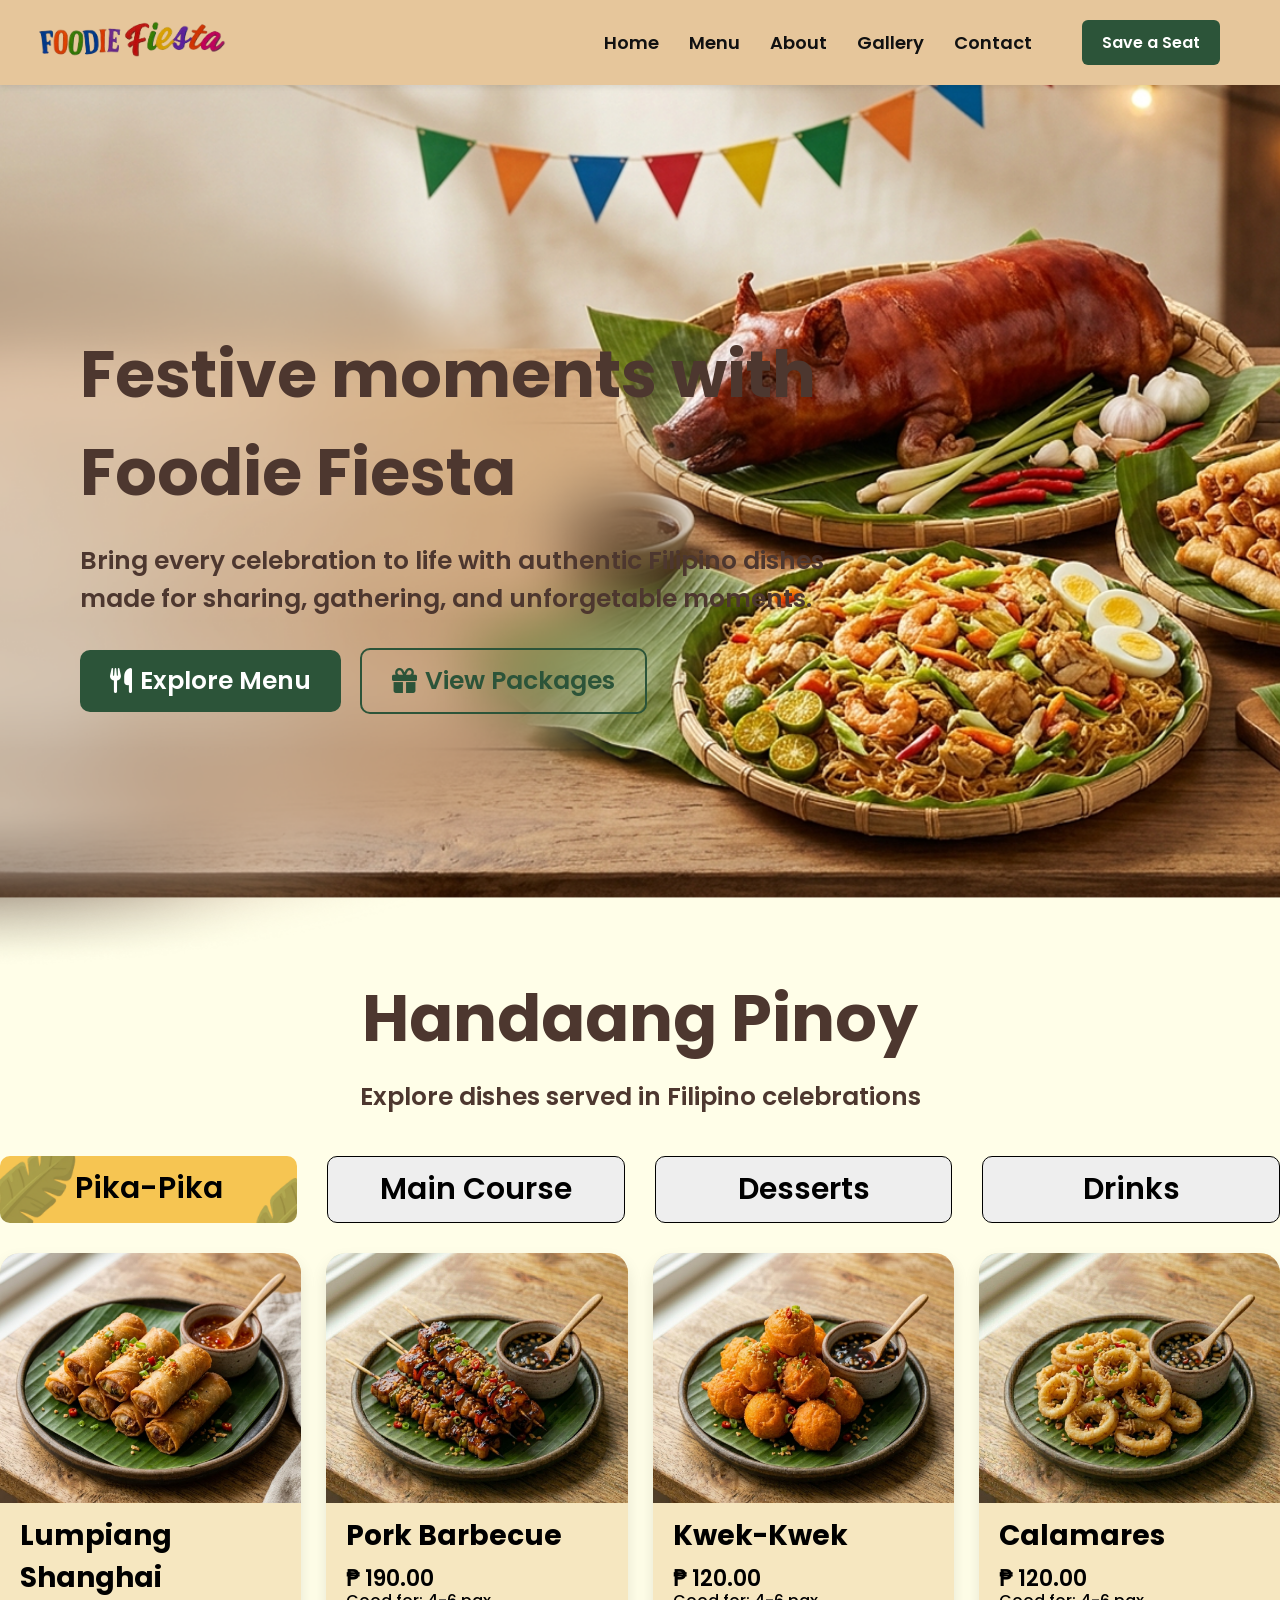
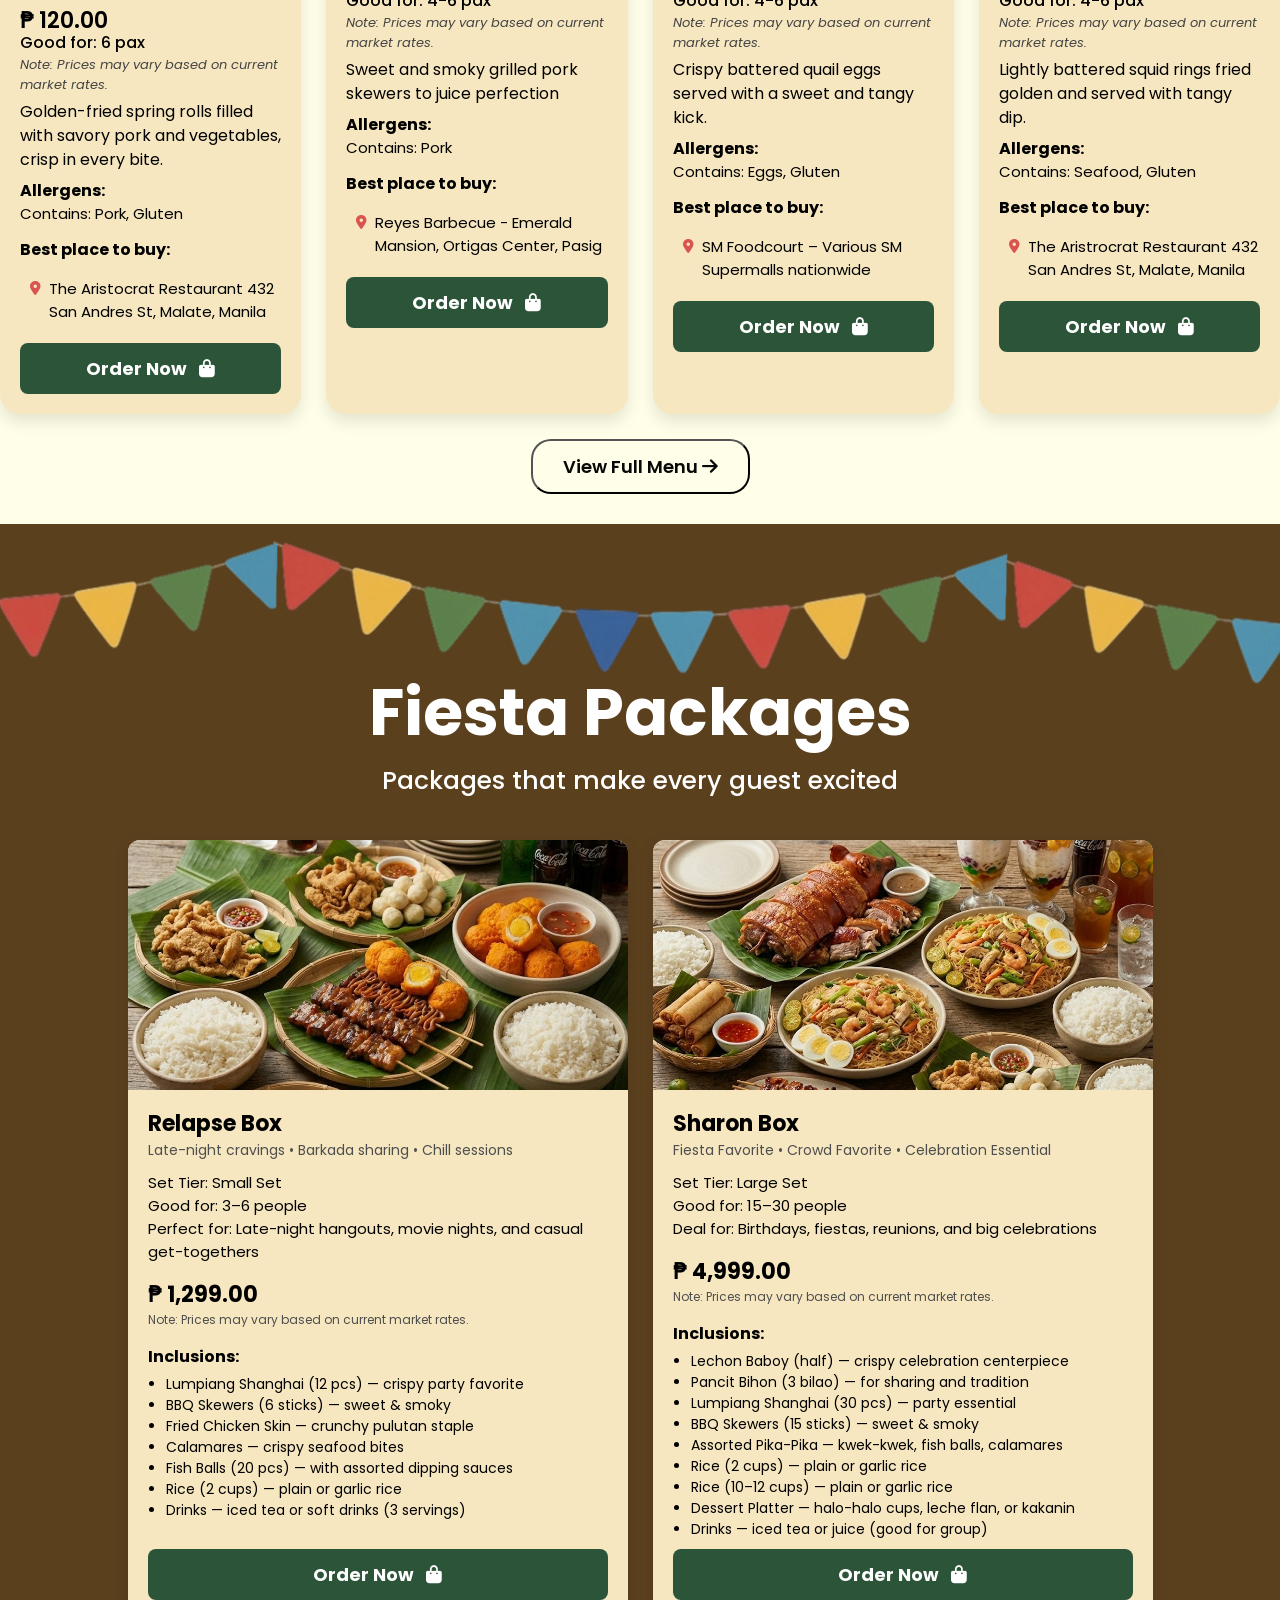
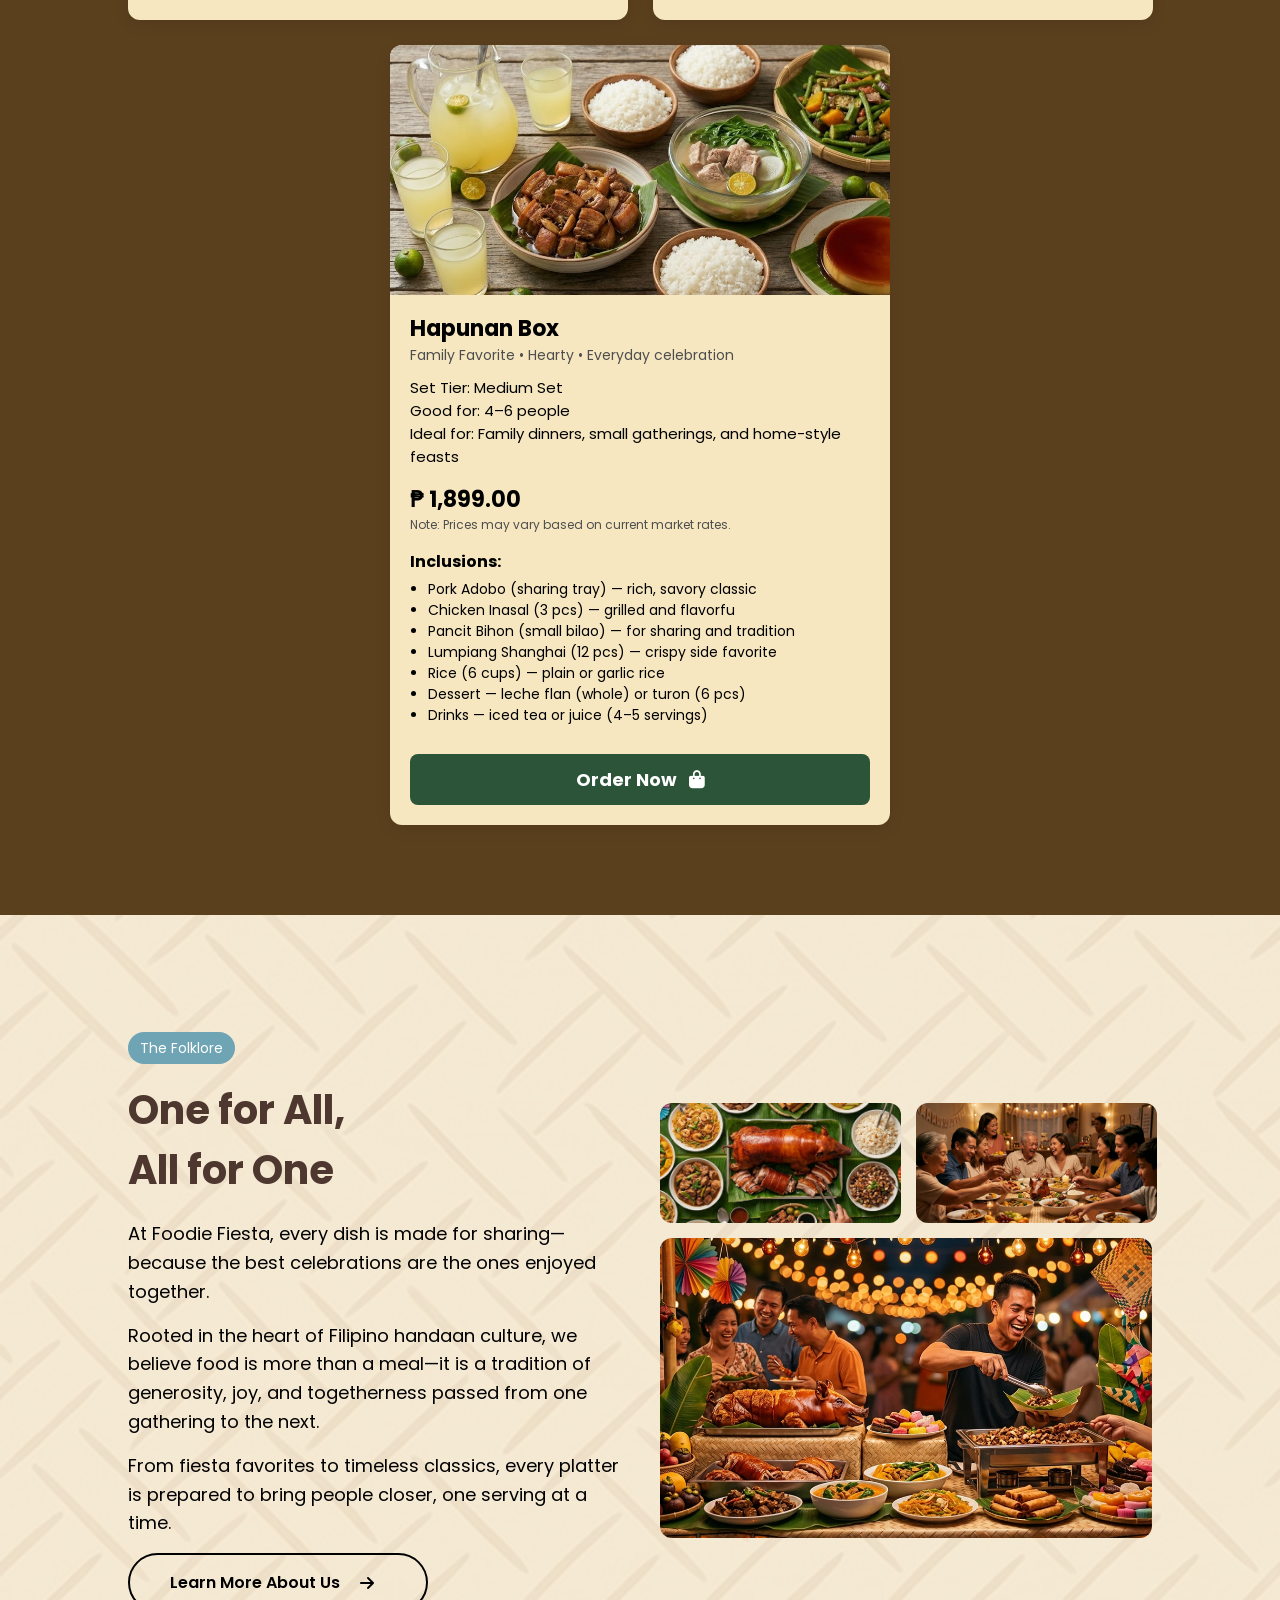
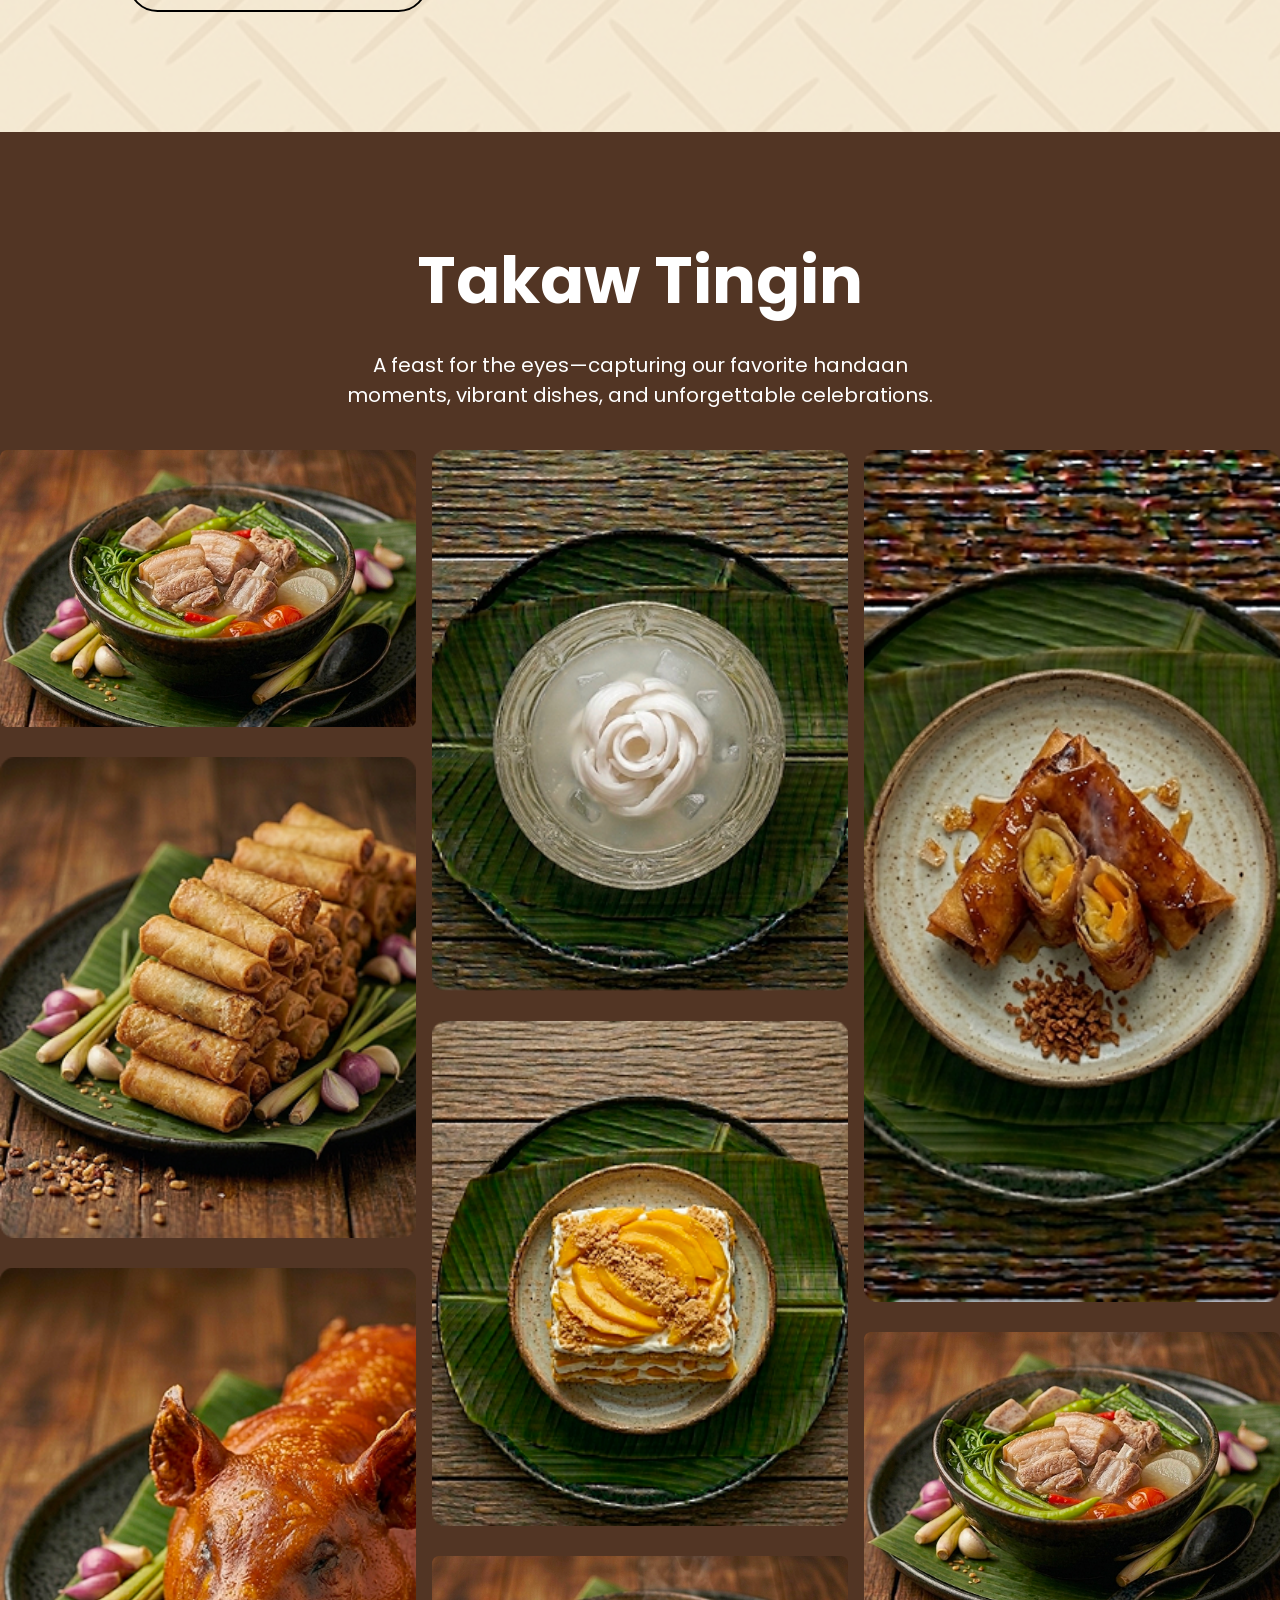
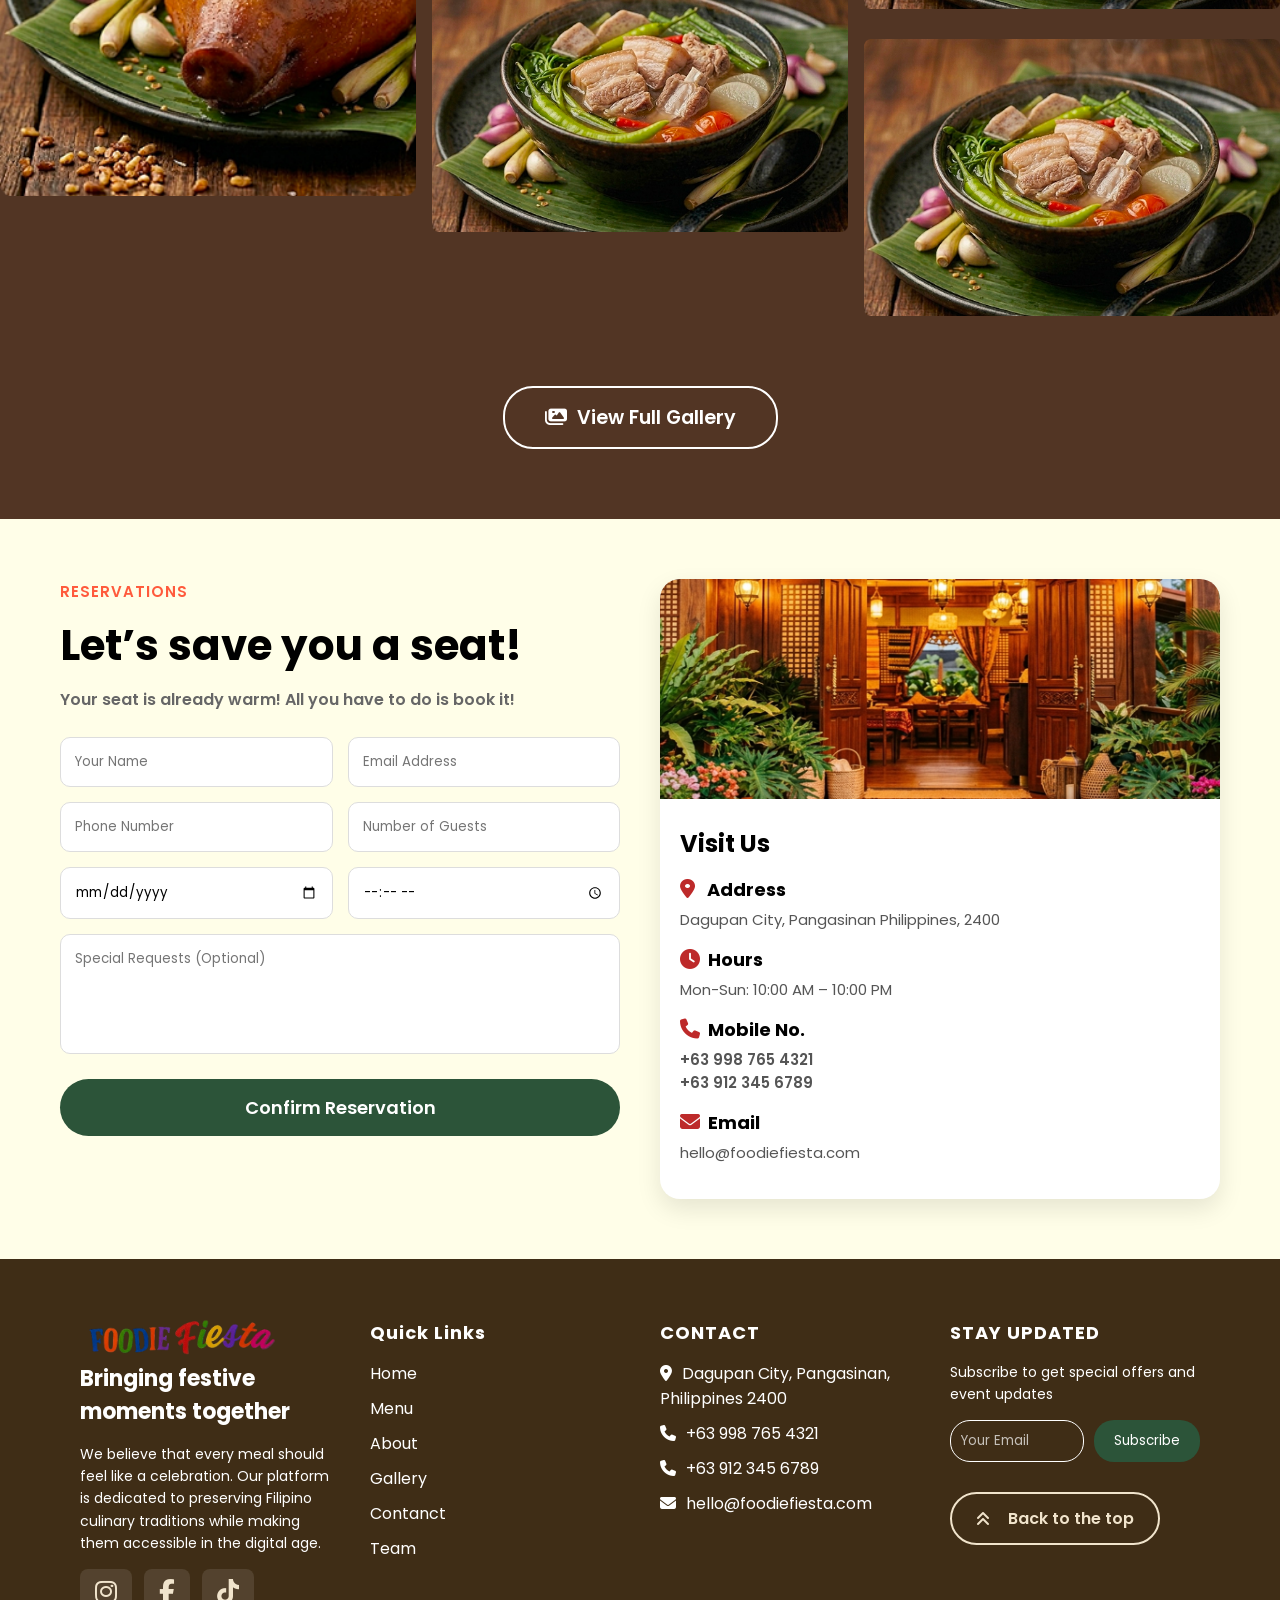
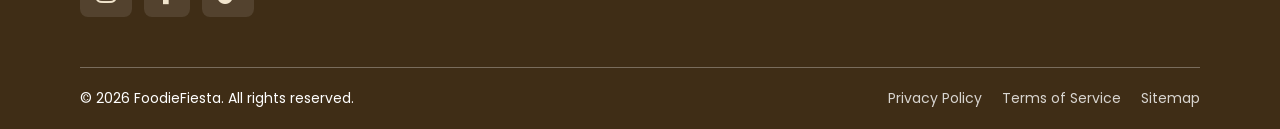
==== index.html @ acc36dd1 "ewan" ====
<!DOCTYPE html>
<html lang="en">
<head>
    <meta charset="UTF-8">
    <meta name="viewport" content="width=device-width, initial-scale=1.0">
    <link rel="stylesheet" href="styles.css">
    <link href="https://fonts.googleapis.com/css2?family=Poppins:wght@400;600&display=swap" rel="stylesheet">
    <link rel="stylesheet" href="https://cdnjs.cloudflare.com/ajax/libs/font-awesome/6.5.0/css/all.min.css">
    <link rel="icon" type="image/png" href="assets/images/logo-icon.png">
    <title>Foodie Fiesta</title>
</head>
<body>

    <nav class="navbar">
        <div class="nav-container">

            <div class="nav-logo">
                <img src="assets/images/logo.png" alt="logo">
            </div>

            <input type="checkbox" id="menu-toggle-checkbox">
            <label for="menu-toggle-checkbox" class="menu-toggle"></label>

            <div class="nav-right">
                <ul class="nav-menu">
                    <li><a href="#Home">Home</a></li>
                    <li><a href="#Menu">Menu</a></li>
                    <li><a href="#About">About</a></li>
                    <li><a href="#Gallery">Gallery</a></li>
                    <li><a href="#Reservation">Contact</a></li>
                </ul>

                <a href="#Reservation" class="nav-btn">Save a Seat</a>
            </div>

        </div>
    </nav>


    <section class="hero" id="Home">
        <div class="hero-content">
            <h1>Festive moments with Foodie Fiesta</h1>
            <p>Bring every celebration to life with authentic Filipino dishes made for sharing, gathering, and unforgetable moments.</p>
            <a href="#Menu" class="hero-btn">
                <i class="fa-solid fa-utensils"></i> Explore Menu 
            </a>
            <a href="#Packages" class="hero-btn1">
                <i class="fa-solid fa-gift"></i> View Packages
            </a>
        </div>
    </section>


    <section class="menu" id="Menu">

        <h1 class="menu-heading">Handaang Pinoy</h1>
        <p class="menu-des">Explore dishes served in Filipino celebrations</p>

        <div class="menu-tabs">

            <!-- RADIO BUTTONS -->
            <input type="radio" name="menu" id="pika" checked>
            <input type="radio" name="menu" id="main">
            <input type="radio" name="menu" id="dessert">
            <input type="radio" name="menu" id="drinks">

            <!-- BUTTONS -->
            <div class="menu-buttons">
                <label for="pika">Pika-Pika</label>
                <label for="main">Main Course</label>
                <label for="dessert">Desserts</label>
                <label for="drinks">Drinks</label>
            </div>

            <!-- CONTENT -->
            <div class="menu-content">

                <!-- PIKA PIKA -->
                <div class="menu-item pika">
                    <div class="food-card">
                        <div class="food-image">
                            <img src="assets/images/Pika-Pika/Lumpiang Shanghai.JPG" alt="Lumpiang Shanghai">
                        </div>
                        <div class="food-content">
                            <h1 class="food-name">Lumpiang Shanghai</h1>
                            <p class="food-price">₱ 120.00</p>
                            <p class="food-serving">Good for: 6 pax</p>
                            <p class="food-note">Note: Prices may vary based on current market rates.</p>
                            <p class="food-description">Golden-fried spring rolls filled with savory pork and vegetables, crisp in every bite.</p>
                            <div class="food-allergens">
                                <h3>Allergens:</h3>
                                <p>Contains: Pork, Gluten</p>
                            </div>
                            <div class="food-places">
                                <h3>Best place to buy:</h3>
                                <p><i class="fa-solid fa-location-dot"></i> The Aristocrat Restaurant 432 San Andres St, Malate, Manila</p>
                            </div>
                            <button class="order-btn">Order Now <i class="fa-solid fa-bag-shopping"></i></button>
                        </div>
                    </div>

                    <!-- CARD 2 -->
                    <div class="food-card">
                        <div class="food-image">
                            <img src="assets/images/Pika-Pika/Barbecue .JPG" alt="Pork Barbecue">
                        </div>
                        <div class="food-content">
                            <h1 class="food-name">Pork Barbecue</h1>
                            <p class="food-price">₱ 190.00</p>
                            <p class="food-serving">Good for: 4-6 pax</p>
                            <p class="food-note">Note: Prices may vary based on current market rates.</p>
                            <p class="food-description">Sweet and smoky grilled pork skewers to juice perfection</p>
                            <div class="food-allergens">
                                <h3>Allergens:</h3>
                                <p>Contains: Pork </p>
                            </div>
                            <div class="food-places">
                                <h3>Best place to buy:</h3>
                                <p><i class="fa-solid fa-location-dot"></i>Reyes Barbecue -  Emerald Mansion, Ortigas Center, Pasig</p>
                            </div>
                            <button class="order-btn">Order Now <i class="fa-solid fa-bag-shopping"></i></button>
                        </div>
                    </div>

                    <!-- CARD 3 -->
                    <div class="food-card">
                        <div class="food-image">
                            <img src="assets/images/Pika-Pika/Kwek-Kwek.JPG" alt="Lumpiang Shanghai">
                        </div>
                        <div class="food-content">
                            <h1 class="food-name">Kwek-Kwek</h1>
                            <p class="food-price">₱ 120.00</p>
                            <p class="food-serving">Good for: 4-6 pax</p>
                            <p class="food-note">Note: Prices may vary based on current market rates.</p>
                            <p class="food-description">Crispy battered quail eggs served with a sweet and tangy kick.</p>
                            <div class="food-allergens">
                                <h3>Allergens:</h3>
                                <p>Contains: Eggs, Gluten</p>
                            </div>
                            <div class="food-places">
                                <h3>Best place to buy:</h3>
                                <p><i class="fa-solid fa-location-dot"></i>SM Foodcourt – Various SM Supermalls nationwide</p>
                            </div>
                            <button class="order-btn">Order Now <i class="fa-solid fa-bag-shopping"></i></button>
                        </div>
                    </div>

                    <!-- CARD 4 -->
                    <div class="food-card">
                        <div class="food-image">
                            <img src="assets/images/Pika-Pika/Calamares.JPG" alt="Calamares">
                        </div>
                        <div class="food-content">
                            <h1 class="food-name">Calamares</h1>
                            <p class="food-price">₱ 120.00</p>
                            <p class="food-serving">Good for: 4-6 pax</p>
                            <p class="food-note">Note: Prices may vary based on current market rates.</p>
                            <p class="food-description">Lightly battered squid rings fried golden and served with tangy dip.</p>
                            <div class="food-allergens">
                                <h3>Allergens:</h3>
                                <p>Contains: Seafood, Gluten</p>
                            </div>
                            <div class="food-places">
                                <h3>Best place to buy:</h3>
                                <p><i class="fa-solid fa-location-dot"></i>The Aristrocrat Restaurant 432 San Andres St, Malate, Manila </p>
                            </div>
                            <button class="order-btn">Order Now <i class="fa-solid fa-bag-shopping"></i></button>
                        </div>
                    </div>
                </div>


                <!-- MAIN COURSE -->
                <div class="menu-item main">
                    <div class="food-card">
                        <div class="food-image">
                            <img src="assets/images/main_course/Lechon_Baboy.png" alt="Lechon Baboy">
                        </div>
                        <div class="food-content">
                            <h1 class="food-name">Lechon Baboy</h1>
                            <p class="food-price">₱ 6,500.00</p>
                            <p class="food-serving">Good for: 10-20 pax</p>
                            <p class="food-note">Note: Prices may vary based on current market rates.</p>
                            <p class="food-description">Ultra-crispy roasted pork with tender, flavorful meat—our fiesta centerpiece.</p>
                            <div class="food-allergens">
                                <h3>Allergens:</h3>
                                <p>Contains: Pork</p>
                            </div>
                            <div class="food-places">
                                <h3>Best place to buy:</h3>
                                <p><i class="fa-solid fa-location-dot"></i>Lydia’s Lechon – Roxas Blvd, Baclaran, Parañaque</p>
                            </div>
                            <button class="order-btn">Order Now <i class="fa-solid fa-bag-shopping"></i></button>
                        </div>
                    </div>
                    <div class="food-card">
                        <div class="food-image">
                            <img src="assets/images/main_course/Sisig.JPG" alt="Pork Sisig">
                        </div>
                        <div class="food-content">
                            <h1 class="food-name">Pork Sisig</h1>
                            <p class="food-price">₱ 190.00</p>
                            <p class="food-serving">Good for: 3-5 pax</p>
                            <p class="food-note">Note: Prices may vary based on current market rates.</p>
                            <p class="food-description">Sizzling chopped pork with calamansi, onions, and chili for bold flavor.</p>
                            <div class="food-allergens">
                                <h3>Allergens:</h3>
                                <p>Contains: Pork, Soy</p>
                            </div>
                            <div class="food-places">
                                <h3>Best place to buy:</h3>
                                <p><i class="fa-solid fa-location-dot"></i>Aling Lucing – Glaciano Valdez St, Angeles City, Pampanga</p>
                            </div>
                            <button class="order-btn">Order Now <i class="fa-solid fa-bag-shopping"></i></button>
                        </div>
                    </div>
                    <div class="food-card">
                        <div class="food-image">
                            <img src="assets/images/Pika-Pika/Calamares.JPG" alt="Calamares">
                        </div>
                        <div class="food-content">
                            <h1 class="food-name">Chicken Inasal</h1>
                            <p class="food-price">₱ 360.00</p>
                            <p class="food-serving">Good for: 2-4pax</p>
                            <p class="food-note">Note: Prices may vary based on current market rates.</p>
                            <p class="food-description">Bacolod-style grilled chicken marinated for smoky, authentic flavor.</p>
                            <div class="food-allergens">
                                <h3>Allergens:</h3>
                                <p>Contains: Chicken</p>
                            </div>
                            <div class="food-places">
                                <h3>Best place to buy:</h3>
                                <p><i class="fa-solid fa-location-dot"></i>Mang Inasal – Nationwide locations including SM City Rosales</p>
                            </div>
                            <button class="order-btn">Order Now <i class="fa-solid fa-bag-shopping"></i></button>
                        </div>
                    </div>
                    <div class="food-card">
                        <div class="food-image">
                            <img src="assets/images/main_course/Kare-Kare.JPG" alt="Kare-Kare">
                        </div>
                        <div class="food-content">
                            <h1 class="food-name">Kare-Kare</h1>
                            <p class="food-price">₱ 220.00</p>
                            <p class="food-serving">Good for: 4-6 pax</p>
                            <p class="food-note">Note: Prices may vary based on current market rates.</p>
                            <p class="food-description">Tender meat and vegetables in rich peanut sauce with bagoong.</p>
                            <div class="food-allergens">
                                <h3>Allergens:</h3>
                                <p>Contains: Peanuts, Shellfish</p>
                            </div>
                            <div class="food-places">
                                <h3>Best place to buy:</h3>
                                <p><i class="fa-solid fa-location-dot"></i>Barrio Fiesta – Various locations including SM City North EDSA</p>
                            </div>
                            <button class="order-btn">Order Now <i class="fa-solid fa-bag-shopping"></i></button>
                        </div>
                    </div>
                </div>

                <!-- DESSERT -->
                <div class="menu-item dessert">
                    <div class="food-card">
                        <div class="food-image">
                            <img src="assets/images/desserts/Halo-Halo.JPG" alt="Halo-Halo">
                        </div>
                        <div class="food-content">
                            <h1 class="food-name">Halo-Halo</h1>
                            <p class="food-price">₱ 99.00</p>
                            <p class="food-serving">Good for: 1-2 pax</p>
                            <p class="food-note">Note: Prices may vary based on current market rates.</p>
                            <p class="food-description">Shaved ice dessert with sweet toppings and creamy ube ice cream.</p>
                            <div class="food-allergens">
                                <h3>Allergens:</h3>
                                <p>Contains: Dairy</p>
                            </div>
                            <div class="food-places">
                                <h3>Best place to buy:</h3>
                                <p><i class="fa-solid fa-location-dot"></i>Razon’s of Guagua – Various locations including Robinson's Place Manila</p>
                            </div>
                            <button class="order-btn">Order Now <i class="fa-solid fa-bag-shopping"></i></button>
                        </div>
                    </div>
                    <div class="food-card">
                        <div class="food-image">
                            <img src="assets/images/desserts/Leche_Flan.JPG" alt="Leche Flan">
                        </div>
                        <div class="food-content">
                            <h1 class="food-name">Leche Flan</h1>
                            <p class="food-price">₱ 110.00</p>
                            <p class="food-serving">Good for: 2-4 pax</p>
                            <p class="food-note">Note: Prices may vary based on current market rates.</p>
                            <p class="food-description">Rich silky custard topped with golden caramel syrup.</p>
                            <div class="food-allergens">
                                <h3>Allergens:</h3> 
                                <p>Contains: Eggs, Dairy</p>
                            </div>
                            <div class="food-places">
                                <h3>Best place to buy:</h3>
                                <p><i class="fa-solid fa-location-dot"></i>Mary Grace Cafe – Various locations including SM City Dagupan</p>
                            </div>
                            <button class="order-btn">Order Now <i class="fa-solid fa-bag-shopping"></i></button>
                        </div>
                    </div>
                    <div class="food-card">
                        <div class="food-image">
                            <img src="assets/images/desserts/Mango_Float.JPG" alt="Mango Float">
                        </div>
                        <div class="food-content">
                            <h1 class="food-name">Mango Float</h1>
                            <p class="food-price">₱ 130.00</p>
                            <p class="food-serving">Good for: 3-5 pax</p>
                            <p class="food-note">Note: Prices may vary based on current market rates.</p>
                            <p class="food-description">Creamy chilled layers of mango, graham, and whipped cream.</p>
                            <div class="food-allergens">
                                <h3>Allergens:</h3>
                                <p>Contains: Dairy, Gluten, Mangoes</p>
                            </div>
                            <div class="food-places">
                                <h3>Best place to buy:</h3>
                                <p><i class="fa-solid fa-location-dot"></i>Max’s Restaurant - SM City Rosales, McArthur Highway, Rosales, Pangasinan</p>
                            </div>
                            <button class="order-btn">Order Now <i class="fa-solid fa-bag-shopping"></i></button>
                        </div>
                    </div>
                    <div class="food-card">
                        <div class="food-image">
                            <img src="assets/images/desserts/Turon.JPG" alt="Turon">
                        </div>
                        <div class="food-content">
                            <h1 class="food-name">Turon</h1>
                            <p class="food-price">₱ 60.00</p>
                            <p class="food-serving">Good for: 2-4 pax</p>
                            <p class="food-note">Note: Prices may vary based on current market rates.</p>
                            <p class="food-description">Caramelized saba and jackfruit wrapped in crispy golden pastry.</p>
                            <div class="food-allergens">
                                <h3>Allergens:</h3>
                                <p>Contains: Gluten</p>
                            </div>
                            <div class="food-places">
                                <h3>Best place to buy:</h3>
                                <p><i class="fa-solid fa-location-dot"></i> SM Supermarket – SM City Dagupan and Rosales branches</p>
                            </div>
                            <button class="order-btn">Order Now <i class="fa-solid fa-bag-shopping"></i></button>
                        </div>
                    </div>
                </div>

                <!-- DRINKS -->
                <div class="menu-item drinks">
                    <div class="food-card">
                        <div class="food-image">
                            <img src="assets/images/drinks/Iced_Tea.JPG" alt="Iced Tea">
                        </div>
                        <div class="food-content">
                            <h1 class="food-name">Iced Tea</h1>
                            <p class="food-price">₱ 150.00</p>
                            <p class="food-serving">Good for: 4-5  pax</p>
                            <p class="food-note">Note: Prices may vary based on current market rates.</p>
                            <p class="food-description">Freshly brewed house iced tea served perfectly chilled.</p>
                            <div class="food-allergens">
                                <h3>Allergens:</h3>
                                <p>None </p>
                            </div>
                            <div class="food-places">
                                <h3>Best place to buy:</h3>
                                <p><i class="fa-solid fa-location-dot"></i>Wendy’s Philippines – Various locations including SM City Clark</p>
                            </div>
                            <button class="order-btn">Order Now <i class="fa-solid fa-bag-shopping"></i></button>
                        </div>
                    </div>
                    <div class="food-card">
                        <div class="food-image">
                            <img src="assets/images/drinks/Sago't_Gulaman.JPG" alt="Sago't Gulaman">
                        </div>
                        <div class="food-content">
                            <h1 class="food-name">Sago’t Gulaman</h1>
                            <p class="food-price">₱ 180.00</p>
                            <p class="food-serving">Good for: 1-4 pax</p>
                            <p class="food-note">Note: Prices may vary based on current market rates.</p>
                            <p class="food-description">Sweet brown sugar drink with chewy sago and jelly cubes.</p>
                            <div class="food-allergens">
                                <h3>Allergens:</h3>
                                <p>None </p>
                            </div>
                            <div class="food-places">
                                <h3>Best place to buy:</h3>
                                <p><i class="fa-solid fa-location-dot"></i>Chowking – Nationwide locations including Dagupan City </p>
                            </div>
                            <button class="order-btn">Order Now <i class="fa-solid fa-bag-shopping"></i></button>
                        </div>
                    </div>
                    <div class="food-card">
                        <div class="food-image">
                            <img src="assets/images/drinks/Calamansi_Juice.JPG" alt="Calamansi Juice">
                        </div>
                        <div class="food-content">
                            <h1 class="food-name">Calamansi Juice</h1>
                            <p class="food-price">₱ 100.00</p>
                            <p class="food-serving">Good for: 1-4 pax </p>
                            <p class="food-note">Note: Prices may vary based on current market rates.</p>
                            <p class="food-description">Fresh citrus cooler with a bright, tangy kick and a refreshing burst of flavor</p>
                            <div class="food-allergens">
                                <h3>Allergens:</h3>
                                <p>None </p>
                            </div>
                            <div class="food-places">   
                                <h3>Best place to buy:</h3>
                                <p><i class="fa-solid fa-location-dot"></i>Mary Grace Cafe – Various locations including SM City Dagupan</p>
                            </div>
                            <button class="order-btn">Order Now <i class="fa-solid fa-bag-shopping"></i></button>
                        </div>
                    </div>
                    <div class="food-card">
                        <div class="food-image">
                            <img src="assets/images/drinks/Buko_Juice.JPG" alt="Buko Juice">
                        </div>
                        <div class="food-content">
                            <h1 class="food-name">Buko Juice</h1>
                            <p class="food-price">₱ 70.00</p>
                            <p class="food-serving">Good for: 1-4 pax</p>
                            <p class="food-note">Note: Prices may vary based on current market rates.</p>
                            <p class="food-description">Naturally sweet coconut water served fresh and chilled</p>
                            <div class="food-allergens">
                                <h3>Allergens:</h3>
                                <p>None </p>
                            </div>
                            <div class="food-places">
                                <h3>Best place to buy:</h3>
                                <p><i class="fa-solid fa-location-dot"></i>Coco Fresh – Various mall kiosks and standalone stores</p>
                            </div>
                            <button class="order-btn">Order Now <i class="fa-solid fa-bag-shopping"></i></button>
                        </div>
                    </div>
                </div>

            </div>
            <button class="view-menu-btn">View Full Menu <i class="fa-solid fa-arrow-right"></i></button>
        </div>
    </section>


    <section class="packages" id="Packages">
        <div class="flag">
            <img src="assets/images/package_flags.png" alt="">
        </div>
        <h1 class="packages-heading">Fiesta Packages</h1>
        <p class="packages-description">Packages that make every guest excited</p>

        <div class="packages-container">

            <div class="packages-card">
                <div class="packages-image">
                    <img src="assets/images/fiesta_packages/Relapse_set.JPG" alt="Buko Juice">
                </div>

                <div class="packages-content">
                    <h1 class="packages-name">Relapse Box</h1>
                    <p class="packages-tag">
                            Late-night cravings • Barkada sharing • Chill sessions
                    </p>

                    <ul class="packages-features">
                        <li>Set Tier: Small Set</li>
                        <li>Good for: 3–6 people</li>
                        <li>Perfect for: Late-night hangouts, movie nights, and casual get-togethers</li>
                    </ul>

                    <p class="packages-price">₱ 1,299.00</p>
                    <p class="packages-note">
                        Note: Prices may vary based on current market rates.
                    </p>

                    <p class="inclusions-title">Inclusions:</p>
                    <ul class="inclusions-list">
                        <li>Lumpiang Shanghai (12 pcs) — crispy party favorite</li>
                        <li>BBQ Skewers (6 sticks) — sweet & smoky</li>
                        <li>Fried Chicken Skin — crunchy pulutan staple</li>
                        <li>Calamares — crispy seafood bites</li>
                        <li>Fish Balls (20 pcs) — with assorted dipping sauces</li>
                        <li>Rice (2 cups) — plain or garlic rice</li>
                        <li>Drinks — iced tea or soft drinks (3 servings)</li>
                    </ul>

                    <button class="order-btn">
                        Order Now <i class="fa-solid fa-bag-shopping"></i>
                    </button>
                </div>
            </div>


            <div class="packages-card">
                <div class="packages-image">
                    <img src="assets/images/fiesta_packages/Sharon_Set.JPG" alt="Buko Juice">
                </div>

                <div class="packages-content">
                    <h1 class="packages-name">Sharon Box</h1>
                    <p class="packages-tag">
                            Fiesta Favorite • Crowd Favorite • Celebration Essential
                    </p>

                    <ul class="packages-features">
                        <li>Set Tier: Large Set</li>
                        <li>Good for: 15–30 people</li>
                        <li>Deal for: Birthdays, fiestas, reunions, and big celebrations</li>
                    </ul>

                    <p class="packages-price">₱ 4,999.00</p>
                    <p class="packages-note">
                        Note: Prices may vary based on current market rates.
                    </p>

                    <p class="inclusions-title">Inclusions:</p>
                    <ul class="inclusions-list">
                        <li>Lechon Baboy (half) — crispy celebration centerpiece</li>
                        <li>Pancit Bihon (3 bilao) — for sharing and tradition</li>
                        <li>Lumpiang Shanghai (30 pcs) — party essential</li>
                        <li>BBQ Skewers (15 sticks) — sweet & smoky</li>
                        <li>Assorted Pika-Pika — kwek-kwek, fish balls, calamares</li>
                        <li>Rice (2 cups) — plain or garlic rice</li>
                        <li>Rice (10–12 cups) — plain or garlic rice</li>
                        <li>Dessert Platter — halo-halo cups, leche flan, or kakanin</li>
                        <li>Drinks — iced tea or juice (good for group)</li>
                    </ul>

                    <button class="order-btn">
                        Order Now <i class="fa-solid fa-bag-shopping"></i>
                    </button>
                </div>
            </div>


            <div class="packages-card">
                <div class="packages-image">
                    <img src="assets/images/fiesta_packages/Hapunan_set.JPG" alt="Buko Juice">
                </div>

                <div class="packages-content">
                    <h1 class="packages-name"> Hapunan Box</h1>
                    <p class="packages-tag">
                            Family Favorite • Hearty • Everyday celebration
                    </p>

                    <ul class="packages-features">
                        <li>Set Tier: Medium Set</li>
                        <li>Good for: 4–6 people</li>
                        <li>Ideal for: Family dinners, small gatherings, and home-style feasts</li>
                    </ul>

                    <p class="packages-price">₱ 1,899.00</p>
                    <p class="packages-note">
                        Note: Prices may vary based on current market rates.
                    </p>

                    <p class="inclusions-title">Inclusions:</p>
                    <ul class="inclusions-list">
                        <li>Pork Adobo (sharing tray) — rich, savory classic</li>
                        <li>Chicken Inasal (3 pcs) — grilled and flavorfu</li>
                        <li>Pancit Bihon (small bilao) — for sharing and tradition</li>
                        <li>Lumpiang Shanghai (12 pcs) — crispy side favorite</li>
                        <li>Rice (6 cups) — plain or garlic rice</li>
                        <li>Dessert — leche flan (whole) or turon (6 pcs)</li>
                        <li>Drinks — iced tea or juice (4–5 servings)</li>
                    </ul>

                    <button class="order-btn">
                        Order Now <i class="fa-solid fa-bag-shopping"></i>
                    </button>
                </div>
            </div>
        </div>
    </section>


    <section class="about" id="About">
        <div class="about-container">

            <!-- LEFT TEXT -->
            <div class="about-text">
                <span class="about-badge">The Folklore</span>

                <h2>One for All,<br>All for One</h2>

                <p>
                    At Foodie Fiesta, every dish is made for sharing—because the best 
                    celebrations are the ones enjoyed together.
                </p>

                <p>
                    Rooted in the heart of Filipino handaan culture, we believe food is 
                    more than a meal—it is a tradition of generosity, joy, and togetherness 
                    passed from one gathering to the next.
                </p>

                <p>
                    From fiesta favorites to timeless classics, every platter is prepared 
                    to bring people closer, one serving at a time.
                </p>
                <a href="#" class="about-btn">
                    Learn More About Us <i class="fa-solid fa-arrow-right"></i>
                </a>
            </div>

            <!-- RIGHT IMAGES -->
            <div class="about-images">
                <div class="img-top">
                    <img src="assets/images/about/about1.png" alt="About Image 1">
                    <img src="assets/images/about/about2.png" alt="About Image 2">
                </div>

                <div class="img-bottom">
                    <img src="assets/images/about/about3.png" alt="About Image 3">
                </div>
            </div>

        </div>
    </section>


    <section class="gallery" id="Gallery"> 
        <div class="gallery-container">
                <h1 class="gallery-heading">Takaw Tingin</h1>
                <p class="gallery-description">A feast for the eyes—capturing our favorite handaan moments, vibrant dishes, and unforgettable celebrations.</p>

            <div class="box">
                <div class="dream">
                    <div class="img-box">
                        <img src="assets/images/gallery/gallery1.png" alt="Lechon">
                        <div class="overlay">Sinigang na Baboy</div>
                    </div>

                    <div class="img-box">
                        <img src="assets/images/gallery/gallery2.png" alt="Pancit">
                        <div class="overlay">Pancit</div>
                    </div>

                    <div class="img-box">
                        <img src="assets/images/gallery/gallery3.png" alt="Kare-Kare">
                        <div class="overlay">Kare-Kare</div>
                    </div>
                </div>
                <div class="dream">
                    <div class="img-box">
                        <img src="assets/images/gallery/gallery4.png" alt="Lechon">
                        <div class="overlay">Lechon</div>
                    </div>

                    <div class="img-box">
                        <img src="assets/images/gallery/gallery5.png" alt="Pancit">
                        <div class="overlay">Pancit</div>
                    </div>

                    <div class="img-box">
                        <img src="assets/images/gallery/gallery1.png" alt="Kare-Kare">
                        <div class="overlay">Kare-Kare</div>
                    </div>
                </div>
                <div class="dream">
                    <div class="img-box">
                        <img src="assets/images/gallery/gallery7.png" alt="Lechon">
                        <div class="overlay">Lechon</div>
                    </div>

                    <div class="img-box">
                        <img src="assets/images/gallery/gallery1.png" alt="Pancit">
                        <div class="overlay">Pancit</div>
                    </div>

                    <div class="img-box">
                        <img src="assets/images/gallery/gallery1.png" alt="Kare-Kare">
                        <div class="overlay">Kare-Kare</div>
                    </div>
                </div>
            </div>

            <div class="gallery-btn">
                <a href="#"><i class="fa-solid fa-images"></i>View Full Gallery</a>
            </div>
        </div>
    </section>


    <section class="reservation-section" id="Reservation">

        <!-- LEFT SIDE -->
        <div class="form-box">
            <span class="tag">RESERVATIONS</span>
            <h1>Let’s save you a seat!</h1>
            <p class="subtitle">Your seat is already warm! All you have to do is book it!</p>

            <form>
                <div class="row">
                    <input type="text" placeholder="Your Name">
                    <input type="email" placeholder="Email Address">
                </div>

                <div class="row">
                    <input type="text" placeholder="Phone Number">
                    <input type="number" placeholder="Number of Guests">
                </div>

                <div class="row">
                    <input type="date">
                    <input type="time">
                </div>

                <textarea placeholder="Special Requests (Optional)"></textarea>

                <button type="submit" class="reservation-btn">Confirm Reservation</button>
            </form>
        </div>

        <!-- RIGHT SIDE -->
        <div class="info-box">

            <div class="image-box">
                <img src="assets/images/save-a-seat.png" alt="restaurant">
            </div>

            <div class="info-content">
                <h2>Visit Us</h2>

                <div class="info-item">
                    <h3><i class="fa-solid fa-location-dot"></i> Address</h3>
                    <p>Dagupan City, Pangasinan Philippines, 2400</p>
                </div>

                <div class="info-item">
                    <h3><i class="fa-solid fa-clock"></i>Hours</h3>
                    <p>Mon-Sun: 10:00 AM – 10:00 PM
                    </p>
                </div>

                <div class="info-item">
                    <h3> <i class="fa-solid fa-phone"></i>Mobile  No.</h3>
                    <p class="highlight">+63 998 765 4321 <br>
                                        +63 912 345 6789
                    </p>
                </div>

                <div class="info-item">
                    <h3><i class="fa-solid fa-envelope"></i>Email</h3>
                    <p>hello@foodiefiesta.com</p>
                </div>

            </div>
        </div>

    </section>


    <footer class="site-footer">
        <div class="footer-container">

            <!-- LEFT -->
            <div class="footer-column brand">
                <img src="assets/images/logo.png" alt="Foodie Fiesta Logo">
                <h2>Bringing festive moments together</h2>
                <p>
                    We believe that every meal should feel like a celebration. Our platform is dedicated to preserving Filipino culinary traditions while making them accessible in the digital age.
                </p>

                <div class="social-links">
                    <a href="#"><i class="fa-brands fa-instagram"></i></a>
                    <a href="#"><i class="fa-brands fa-facebook-f"></i></a>
                    <a href="#"><i class="fa-brands fa-tiktok"></i></a>
                </div>
            </div>

            <!-- Quick Links -->
            <div class="footer-column">
                <h3>Quick Links</h3>
                <ul>
                    <li><a href="#Home">Home</a></li>
                    <li><a href="#Menu" >Menu</a></li>
                    <li><a href="#About">About</a></li>
                    <li><a href="#Gallery">Gallery</a></li>
                    <li><a href="#Reservation">Contanct</a></li>
                    <li><a href="#">Team</a></li>
                </ul>
            </div>

            <!-- Contact -->
            <div class="footer-column">
                <h3>CONTACT</h3>
                <ul>
                    <li><a href="#"><i class="fa-solid fa-location-dot"></i>Dagupan City, Pangasinan, Philippines 2400</a></li>
                    <li><a href="#"><i class="fa-solid fa-phone"></i>+63 998 765 4321</a></li>
                    <li><a href="#"><i class="fa-solid fa-phone"></i>+63 912 345 6789</a></li>
                    <li><a href="#"><i class="fa-solid fa-envelope"></i>hello@foodiefiesta.com</a></li>
                </ul>
            </div>

            <!-- SUBSCRIBE -->
            <div class="footer-column">
                <h3>STAY UPDATED</h3>
                <p>Subscribe to get special offers and event updates</p>

                <div class="subscribe-box">
                    <input class="footer-input" type="email" placeholder="Your Email">
                    <button class="footer-btn">Subscribe</button>
                </div>
                <button class="back-to-top-btn" onclick="window.scrollTo({top: 0, behavior: 'smooth'});"><i class="fa-solid fa-angles-up"></i> Back to the top</button>
            </div>

        </div>

        <div class="footer-bottom">
            <p>© 2026 FoodieFiesta. All rights reserved.</p>

            <div class="footer-links">
                <a href="#">Privacy Policy</a>
                <a href="#">Terms of Service</a>
                <a href="#">Sitemap</a>
            </div>
        </div>
    </footer>

</body>
</html>
---- styles.css ----
html {
    scroll-behavior: smooth;
}
section {
    scroll-margin-top: 80px; 
}

*{
    margin: 0;
    padding: 0;
    box-sizing: border-box;
    font-family: "Poppins", sans-serif;
}

body{
    background-color: #FFFEE8;
    padding-top: 70px;
    scroll-padding-top: 70px;
}
/* ---------------------------------------------- NAV */
.navbar{
    position: fixed;
    top: 0;
    left: 0;
    width: 100%;
    z-index: 1000;
    background-color: #E6C69B;
    display: flex;
    justify-content: space-between;
    align-items: center;
    padding: 20px 60px;
    box-shadow: 0 2px 6px rgba(0,0,0,0.1);
}

.nav-container {
    display: flex;
    justify-content: space-between;
    align-items: center;
    width: 100%;
    padding: 0 0 0 20px;
}

.nav-logo img {
    width: 200px;
    height: auto; 
    margin-left: -50px; 
}
.nav-right{
    display:flex;
    align-items:center;
    gap: 50px;
    margin-right: 0;
}   

.nav-menu{
    display:flex;
    list-style:none;
    gap:30px;
    margin:0;
    padding:0;
}

.nav-menu a{
    color: #111;
    font-size: large;
    font-weight: 600;
    text-decoration: none;
    padding-bottom: 4px;
    position: relative;
    transition: color 0.3s ease;
}

.nav-menu a::after {
    content: "";
    position: absolute;
    left: 0;
    bottom: 0;
    width: 100%;
    height: 5px; 
    background-color: green;
    border-radius: 5px;
    transform: scaleX(0);
    transform-origin: center;
    transition: transform 0.3s ease;
}

.nav-menu a:hover::after {
    transform: scaleX(1);
}


.nav-menu a:hover{
    color: #111;
}

.nav-btn{
    padding: 10px 20px;
    background: #2C5439;
    color: white;
    text-decoration: none;
    border-radius: 6px;
    font-weight: 600;
}

.nav-btn:hover{
    background:#1f3b29;
    transform:scale(1.05);
    transition: all 0.3s ease;
}


#menu-toggle-checkbox {
    display: none;
}

.close-btn {
    display: none;
}

.menu-toggle {
    display: none;
    font-size: 28px;
    cursor: pointer;
}

/* ---------------------------------------------- HERO SECTION*/

.hero{
    height:100vh;
    background-image: url("assets/images/hero_image.png");
    background-size:cover;
    background-position:center;

    display:flex;
    align-items:center;
    justify-content:flex-start;

    padding-left:80px;
    color:#111;
}

.hero-content{
    max-width:750px;
}

.hero h1{
    color: #4D372F;
    font-size:65px;
    margin-bottom:20px;
}

.hero p{
    color: #4D372F;
    font-size:25px;
    margin-bottom:30px;
    font-weight: 600;
}

.hero-btn{
    font-size:25px;
    padding:12px 30px;
    background:#2C5439;
    color:white;
    text-decoration:none;
    border-radius:10px;
    font-weight:600;
    display:inline-flex;
    align-items:center;
    gap:8px;
    transition: all 0.3s ease;
}

.hero-btn:hover{
    background:#1f3b29;
    transform: translateY(-4px);
    box-shadow: 0 6px 12px rgba(0,0,0,0.15);
}


.hero-btn1{
    font-size:25px;
    padding:12px 30px;
    background: transparent;
    color: #2C5439;
    border: 2px solid #2C5439;
    border-radius: 10px;
    font-weight:600;
    text-decoration:none;
    display:inline-flex;
    align-items:center;
    gap:8px;
    transition: all 0.4s ease;
    margin-left:15px; 
}

.hero-btn1:hover{
    background: rgba(255, 255, 255, 0.35);         
    color: #2C5439;
    box-shadow: 0 4px 12px rgba(0,0,0,0.1);
}


/* ---------------------------------------------- MENU SECTION*/
.menu-heading {
    font-size: 65px;
    text-align: center;
    margin-bottom: 10px;
    color: #4D372F;
}

.menu-des {
    font-size: 25px;
    text-align: center;
    margin-bottom: 40px;
    color: #4D372F;
    font-weight: 600;
}

.menu-content {
    display: flex;
    justify-content: center;
    align-items: center;
    height: auto;
    margin: 30px 0 25px 0;
    gap: 30px;
}

.menu-item {
    grid-template-columns: repeat(4, 1fr);
    gap: 25px;
}

.food-card {
    background-color: #F6E7C0;
    width: 100%;
    max-width: 400px;
    border-radius: 20px;
    overflow: hidden;
    box-shadow: 0 8px 16px rgba(0, 0, 0, 0.1);

    transition: transform 0.35s ease, box-shadow 0.35s ease;
}

.food-card:hover {
    transform: translateY(-10px);
    box-shadow: 0 12px 24px rgba(0, 0, 0, 0.2);
}

.food-image {
    overflow: hidden;
}

.food-image img {
    width: 100%;
    height: 250px;
    object-fit: cover;

    transition: transform 0.35s ease;
}

.food-card:hover .food-image img {
    transform: scale(1.05);
}


.food-content {
    padding: 0 20px 20px;
    color: #000000;
}

.food-name {
    font-size: 28px;
    font-weight: bold;
    margin: 5px 0;
}

.food-price {
    font-size: 22px;
    font-weight: 600;
    margin: 0;
}

.food-serving {
    font-size: 16px;
    margin: 0;
    font-weight: 500;
    line-height: 0.8;
}

.food-note {
    font-size: 13px;
    color: #444444;
    margin: 5px 0  5px;
    font-style: italic;
}

.food-description {
    font-size: 16px;
    line-height: 1.5;
    margin: 0 0 5px 0;
}

.food-allergens,
.food-places {
    margin-bottom: 20px;
}

.food-allergens {
    line-height: 0.5;
}

.food-allergens h3,
.food-places h3 {
    font-size: 16px;
    font-weight: bold;
    margin: 15px 0;
}

.food-allergens p,
.food-places p {
    font-size: 15px;
}

.food-places p {
    display: flex;
    align-items: flex-start;
    gap: 8px;
    margin-bottom: 8px;
}

.food-places i {
    color: #D9534F;
    margin-top: 4px;
    font-size: 14px;
}

.order-btn {
    width: 100%;
    background-color: #2C5439;
    color: white;
    border: none;
    padding: 12px;
    border-radius: 10px;
    font-size: 18px;
    font-weight: bold;
    cursor: pointer;
    transition: background-color 0.3s ease;
}

.order-btn:hover {
    background-color: #23432d;
}

.food-content  i {
    margin-left: 10px;
}

.menu-tabs input {
    display: none;
}

.menu-buttons {
    display: flex;
    justify-content: center;
    gap: 30px;
    margin-bottom: 0px;
}

.menu-buttons label {
    padding: 10px 20px;
    width: 300px;
    font-size: 30px;
    text-align: center;
    background: #eee;
    cursor: pointer;
    border-radius: 10px;
    font-weight: 600;
    border :1px solid #000000;
}

.menu-buttons label:hover {
    background: #ddd;
}

/* ACTIVE BUTTON */
#pika:checked ~ .menu-buttons label[for="pika"] {
    color: black;
    background-image: url("assets/images/menu-btn-bg/pika-pika-btn-bg.png");
    background-size: cover;  
    border: none; 
}
#main:checked ~ .menu-buttons label[for="main"] {
    color: black;
    background-image: url("assets/images/menu-btn-bg/main-course-btn-bg.png");
    background-size: cover;
    border: none; 
}

#dessert:checked ~ .menu-buttons label[for="dessert"] {
    color: black;
    background-image: url("assets/images/menu-btn-bg/desserts-btn-bg.png");
    background-size: cover;
    border: none; 
}


#drinks:checked ~ .menu-buttons label[for="drinks"] {
    color: black;
    background-image: url("assets/images/menu-btn-bg/drinks-btn-bg.png");
    background-size: cover;
    border: none;    
}

.menu-item {
    display: none;
}

/* SHOW ACTIVE */
#pika:checked ~ .menu-content .pika,
#main:checked ~ .menu-content .main,
#dessert:checked ~ .menu-content .dessert,
#drinks:checked ~ .menu-content .drinks {
    display: grid;
}

.view-menu-btn {
    display: block;
    margin: 0px auto 0;
    padding: 12px 30px;
    background: transparent;
    color: rgb(8, 8, 8);
    text-decoration: none;
    border-radius: 20px;
    font-weight: 600;
    font-size: 18px;
    transition: all 0.3s ease;
}

.view-menu-btn:hover {
    background: rgba(0, 0, 0, 0.788);         
    color: #ffffff;
    box-shadow: 0 4px 12px rgba(0,0,0,0.1);
}



/* ---------------------------------------------- PACKAGES SECTION*/

.packages {
    text-align: center;
    padding: 40px 20px;
    background-color: #5B401E;
    margin-top: 30px;

    position: relative;
    overflow: hidden;
}


.flag {
    position: absolute;
    top: 0;
    left: 50%;
    transform: translateX(-50%);
    z-index: 0;
    pointer-events: none;
}
.flag img {
    width: 2200px;
    height: auto;
}


.packages-heading {
    font-size: 65px;
    text-align: center;
    margin: 100px 0 0 0;
    color: #fff;
}

.packages-description {
    font-size: 25px;
    text-align: center;
    margin: 0 0 40px 0;
    color: #fff;
    font-weight: 500;
}

.packages-container {
    display: flex;
    justify-content: center;
    gap: 25px;
    flex-wrap: wrap;
    padding-bottom: 50px;
}


.packages-card {
    background: #F6E7C0;
    width: 500px;
    height: 780px;
    border-radius: 12px;
    overflow: hidden;
    box-shadow: 0 4px 15px rgba(0,0,0,0.1);
    transition: 0.3s;

    display: flex;
    flex-direction: column;
}

.packages-card:hover {
    transform: translateY(-5px);
}

.packages-image {
    overflow: hidden;
}

.packages-image img {
    width: 100%;
    height: 250px;
    object-fit: cover;
    transition: transform 0.4s ease;
}


.packages-card:hover .packages-image img {
    transform: scale(1.1);
}


.packages-content {
    padding: 10px 20px 20px 20px;
    text-align: left;
    color: black;

    display: flex;
    flex-direction: column;
    flex-grow: 1; 
}

.packages-name {
    font-size: 22px;
    margin:  0;
}

.packages-tag {
    font-size: 14px;
    color: #4E4E4E;
    margin-top: 0;
    margin-bottom: 10px;
}


.packages-features {
    list-style: none;
    padding: 0;
    margin-bottom: 15px;
    margin-top: 0;
    font-size: 15px;
}

.packages-features li {
    margin-bottom: 0px;

}

.packages-price {
    font-size: 22px;
    font-weight: bold;
    color: black;
    margin: 0;
}

.packages-note {
    font-size: 12px;
    color: #4E4E4E;
    margin-top: 0;
}

.inclusions-title {
    font-weight: bold;
    margin-top: 15px;
    margin-bottom: 0;
}

.inclusions-list {
    padding-left: 18px;
    font-size: 14px;
    margin-top: 5px;
}

.order-btn {
    width: 100%;
    padding: 12px;
    background: #2C5439;
    color: white;
    border: none;
    border-radius: 8px;
    margin-top: auto;
    cursor: pointer;
    font-size: 18px;
    font-weight: bold;
    transition: 0.3s;
}

.order-btn:hover {
    background: #23432d;
}

.order-btn i {
    margin-left: 8px;
}




/* ================= MOBILE RESPONSIVE PACKAGES ================= */
@media (max-width: 768px) {

    .packages {
        padding: 40px 15px;
    }

    .flag img {
        width: 700px;
        height: auto;
    }

    .packages-heading {
        font-size: 32px;
        margin-top: 20px;
        text-align: center;
    }

    .packages-description {
        font-size: 16px;
        text-align: center;
        padding: 0 10px;
    }

    /* STACK CARDS */
    .packages-container {
        flex-direction: column;
        align-items: center;
        gap: 20px;
    }

    /* CARD FIX */
    .packages-card {
        width: 100%;
        max-width: auto;
        height: auto; /* IMPORTANT */
    }

    /* IMAGE */
    .packages-image img {
        height: 200px;
    }

    /* TEXT SCALE DOWN */
    .packages-name {
        font-size: 22px;
        text-align: left;
    }

    .packages-tag {
        font-size: 13px;
        text-align: left;
    }

    .packages-price {
        font-size: 20px;
        text-align: left;
    }

    .packages-note {
        text-align: left;
    }

    .inclusions-title {
        text-align: left;
    }

    .packages-features {
        font-size: 14px;
        text-align: left;
    }

    .inclusions-list {
        font-size: 13px;
    }

    .order-btn {
        font-size: 10px;
        margin-top: 10px;
    }
}














/* ---------------------------------------------- ABOUT  SECTION*/

.about {
    background: #f5ecd7;
    padding: 120px 10%;
    background-image: url('assets/images/about/Banig.png');
}

.about-container {
    display: flex;
    align-items: center;
    justify-content: space-between;
    gap: 40px;
}

/* LEFT SIDE */
.about-text {
    flex: 1;
}

.about-badge {
    background: #6ea4b4;
    color: white;
    padding: 6px 12px;
    border-radius: 20px;
    font-size: 14px;
}

.about-text h2 {
    font-size: 40px;
    margin: 20px 0;
    color: #4D372F;
}

.about-text p {
    font-size: 18px;
    line-height: 1.6;
    margin-bottom: 15px;
    color: #000000;
}


.about-btn {
    display: inline-flex;
    align-items: center;
    justify-content: left;
    gap: 10px;

    width: 300px;
    padding: 15px 40px;
    font-weight: 600;

    border: 2px solid black;
    border-radius: 30px;

    background: transparent;
    color: black;
    text-decoration: none;

    transition: 0.3s ease;
}

.about-btn:hover {
    background: black;
    color: white;
}

.about-btn a {
    color: rgb(0, 0, 0);
    font-size: 20px;
    font-weight: 600;
    text-decoration: none;
}

.about-btn:hover a {
    color: white;
}

.about-btn i {
    margin-left: 10px;
    transition: transform 0.3s ease;
}

.about-btn:hover i {
    transform: translateX(8px);
}


/* RIGHT SIDE */
.about-images {
    flex: 1;
    display: flex;
    flex-direction: column;
    gap: 15px;
}

.img-top {
    display: flex;
    gap: 15px;
}

.img-top img {
    width: 49%;
    border-radius: 12px;
    object-fit: cover;
    transition: transform 0.4s ease;
}

.img-top img:hover {
    transform: scale(1.05);
}

.img-bottom img {
    width: 100%;
    height: 300px;
    border-radius: 12px;
    object-fit: cover;
    transition: transform 0.4s ease;
}

.img-bottom img:hover {
    transform: scale(1.05);
}




/* ---------------------------------------------- GALLERY SECTION*/

.gallery {
    background-color: #523524;
    padding-top: 100px;
}

.gallery-container {
    display: flex;
    flex-direction: column;
    justify-content: center;
    align-items: center;
    text-align: center;
}

.gallery-heading {
    font-size: 65px;
    color: white;
    margin-bottom: 20px;
}

.gallery-description {
    font-size: 20px;
    color: white;
    max-width: 600px;
    margin-bottom: 40px;
}

.gallery-container .box {
    display: flex;
    flex-direction: row;
    justify-content: space-between;
}

.gallery-container .box .dream {
    display: flex;
    flex-direction: column;
    width: 32.5%;
}

.gallery-container .box .dream img {
    width: 100%;
    padding-bottom: 15px;
    border-radius: 5px;
}


.gallery-btn {
    margin: 40px 0 70px 0;
    background: transparent;
    padding: 15px 40px;
    border: solid 2px white;
    border-radius: 30px;
    transition: all 0.3s ease;
}

.gallery-btn:hover {
    background:#1f3b29;
    transform: translateY(-4px);
    box-shadow: 0 6px 12px rgba(0,0,0,0.15);
}

.gallery-btn a {
    color: white;
    font-size: 1.2rem;
    font-weight: 600;
    text-decoration: none;
}
.gallery-btn i {
    padding-right: 10px;
}

.img-box {
    position: relative;
    overflow: hidden;
    border-radius: 5px;
    margin-bottom: 15px;
}

.img-box img {
    width: 100%;
    display: block;
    transition: transform 0.4s ease;
}

.img-box:hover img {
    transform: scale(1.1);
    filter: blur(1px);
}

.overlay {
    position: absolute;
    bottom: 0;
    left: 0;
    width: 100%;
    
    color: white;
    text-align: left;
    padding: 0 0 20px 30px;
    font-size: 18px;
    font-weight: 600;

    opacity: 0;
    transition: opacity 0.3s ease;

    z-index: 2;
}

.img-box:hover .overlay {
    opacity: 1;
}








/* ---------------------------------------------- RESERVATION SECTION*/

.reservation-section{
    display: flex;
    gap: 40px;
    padding: 60px;
    align-items: flex-start;
}

/* LEFT SIDE */
.form-box{
    flex: 1;
}

.tag{
    color: #ff5a3c;
    font-size: 15px;
    font-weight: 600;
    letter-spacing: 1px;
}

.form-box h1{
    font-size: 42px;
    margin: 10px 0;
}

.subtitle{
    color: #666;
    font-weight: 600;
    margin-bottom: 25px;
}

/* form */
form{
    display: flex;
    flex-direction: column;
    gap: 15px;
}

.row{
    display: flex;
    gap: 15px;
}

input, textarea{
    width: 100%;
    padding: 14px;
    border: 1px solid #ddd;
    border-radius: 10px;
    outline: none;
}

textarea{
    height: 120px;
    resize: none;
}

.reservation-btn{
    margin-top: 10px;
    padding: 15px;
    border: none;
    border-radius: 50px;
    background: #2C5439;
    font-size: large;
    color: white;
    font-weight: 600;
    cursor: pointer;
    transition: 0.3s;
}

.reservation-btn:hover{
    transform: translateY(-3px);
}

/* RIGHT SIDE */
.info-box{
    flex: 1;
    background: white;
    border-radius: 20px;
    overflow: hidden;
    box-shadow: 0 10px 25px rgba(0,0,0,0.1);
}

.image-box img{
    width: 100%;
    height: 220px;
    object-fit: cover;
}

.info-content{
    padding: 20px;
}

.info-content h2{
    margin-bottom: 15px;
}

.info-item{
    margin-bottom: 15px;
}

.info-item h3{
    font-size: 18px;
    margin-bottom: 5px;
}

.info-item p{
    font-size: 15px;
    color: #555;
}

.info-item i {
    color: rgb(189, 42, 42);
    font-size: 20px;
    margin-right: 8px;
}

.highlight{
    color: #e07a5f;
    font-weight: 600;
}




/* ---------------------------------------------- FOOTER SECTION*/
.site-footer {
    background: #3f2d16;
    color: #f1e4cc;
    padding: 60px 80px 20px;
}

.footer-container {
    display: grid;
    grid-template-columns: repeat(4, 1fr);
    gap: 40px;
}

.footer-column img {
    width: 200px;
    height: auto;
}

.footer-column h2{
    font-size: 18px;
    color: #fff;
    margin: 0;
}

.footer-column p {
    font-size: 14px;
    margin: 15px 0;
    line-height: 1.6;
    color: #fff;
}

.footer-column i {
    padding-right: 10px;
}

.footer-column h3 {
    font-size: 18px;
    letter-spacing: 1px;
    margin-bottom: 15px;
    color: #fff;
}

.footer-column ul {
    list-style: none;
    padding: 0;
}

.footer-column ul li {
    margin-bottom: 10px;
}

.footer-column ul li a {
    text-decoration: none;
    color: #fff;
    transition: 0.3s;
}

.footer-column ul li a:hover {
    color: #ffd88b;
    padding-left: 5px;
}



/* BRAND */
.brand h2 {
    font-size: 22px;
    color: #fff;
}

.logo-dot {
    color: #ff3b30;
    margin-right: 8px;
}

.brand p {
    font-size: 14px;
    margin: 15px 0;
    line-height: 1.6;
}

/* SOCIAL */
.social-links {
    display: flex;
    gap: 12px;
    align-items: center;
}

.social-links a {
    color: #f1e4cc;
    background: rgba(255,255,255,0.1);
    padding: 5px 5px 5px 15px;
    border-radius: 8px;
    font-size: 25px;
    display: inline-block;
    transition: transform 0.3s ease;
}

.social-links a:hover {
    background: rgba(255,255,255,0.25);
    transform: translateY(-8px);
}

.subscribe-box {
    display: flex;
    margin-top: 10px;
}

.subscribe-box input {
    flex: 1;
    padding: 10px;
    border-radius: 20px;
    border: 1px solid #fff;
    background: transparent; 
    color: #fff;
    outline: none;
    
}

.subscribe-box input::placeholder {
    color: rgba(255, 255, 255, 0.7);
}


.subscribe-box .footer-btn {
    padding: 10px 20px;
    margin-left: 10px;
    border: none;
    background: #2C5439;
    color: white;
    border-radius: 20px;
    cursor: pointer;
}

.subscribe-box .footer-btn:hover {
    background: #e22d23;
}

/* BOTTOM */
.footer-bottom {
    margin-top: 50px;
    padding-top: 20px;
    border-top: 1px solid rgba(255,255,255,0.3);

    display: flex;
    justify-content: space-between;
    align-items: center;

    font-size: 14px;
    color: #fff;
}

.footer-links {
    display: flex;
    gap: 20px;
}

.footer-links a {
    text-decoration: none;
    color: #fff;
    opacity: 0.8;
    transition: 0.3s;
}

.footer-links a:hover {
    opacity: 1;
    text-decoration: underline;
}


.back-to-top-btn {
    margin-top: 30px;
    background-color: transparent;
    color: #f1e4cc;
    border: 2px solid #f1e4cc;
    padding: 12px 24px;
    border-radius: 50px;
    cursor: pointer;
    font-weight: 600;
    font-size: 16px;
    transition: all 0.3s ease;
    display: flex;
    align-items: center;
    gap: 8px;
}

.back-to-top-btn:hover {
    background-color: rgba(241, 228, 204, 0.1);
    border-color: #fff;
    color: #fff;
    transform: translateY(-3px);
}







@media (max-width: 768px) {

/* --------------------------- NAV MOBILE --------------------------- */

    .menu-toggle {
        position: fixed;
        top: 25px;
        right: 20px;
        display: block;
        font-size: 28px;
        cursor: pointer;
        z-index: 1500;
        color: #2C5439;
        user-select: none;
    }


    .menu-toggle::before {
        content: "☰";
        display: inline-block;
        transition: transform 0.3s ease;
    }

    #menu-toggle-checkbox:checked + .menu-toggle::before {
        content: "✕";
        transform: rotate(180deg);
    }


    .nav-logo {
        margin-left: 40px;
    }


    .navbar {
        padding: 20px 20px;
    }

    .nav-container {
        padding: 0 0px;
    }
        
    .nav-right {
        position: fixed;
        top: 0;
        right: -100%;
        width: 80%;
        height: 100vh;
        background: #E6C69B;
        border: solid 1px #242424;
        flex-direction: column;
        align-items: flex-start;
        padding: 30px 20px;
        gap: 20px;
        transition: right 0.3s ease;
        z-index: 1000;
        border-top-left-radius: 20px;
        border-bottom-left-radius: 20px;

    }



    .close-btn {
        align-self: flex-end;
        font-size: 24px;
        cursor: pointer;
        margin-bottom: 10px;
    }


    .nav-menu {
        flex-direction: column;
        width: 100%;
        gap: 10px;
        margin-top: 40px;
    }

    .nav-menu li {
        width: 100%;
        padding: 5px 0;
    }


    .nav-menu a::after {
        display: none;
    }



    .nav-btn {
        width: 100%;
        text-align: center;
        padding: 10px;
        border-radius: 30px;
        margin-top: 20px;
        font-size: 15px;
    }


    #menu-toggle-checkbox:checked ~ .nav-right {
        right: 0;
    }




    /* --------------------------- HERO MOBILE --------------------------- */
    .hero {
        height: 103vh;
        padding-left: 20px;
        justify-content: flex-start;
        align-items: flex-start;
        position: relative;
    }

    .hero-content {
        position: absolute;
        top: 50%;
        left: 20px;
        transform: translateY(-50%);
        width: 90%;
        max-width: 200px;
        text-align: left;
    }

    .hero h1 {
        font-size: 32px;
        text-align: left;
    }

    .hero p {
        font-size: 18px;
        text-align: left;
    }

    .hero-btn {
        font-size: 18px;
        padding: 10px 20px;
    }

    .hero-btn1 {
        margin: 10px 0 0 0;
        font-size: 18px;
        padding: 10px 0 10px 10px;
        width: 100%;
    }

    h1 {
        font-size: 30px;
        margin-left: 0;
        text-align: center;
    }

    p {
        font-size: 18px ;
        margin-left: 0;
        text-align: center;
    }

/* ----------------------- MENU MOBILE --------------------- */

    .menu {
        padding-top: 0;
    }

    .menu-heading {
        font-size: 32px;
        padding: 0 15px;
    }

    .menu-des {
        font-size: 16px;
        padding: 0 20px;
        margin-bottom: 25px;
    }

    .menu-buttons {
        display: grid;
        grid-template-columns: repeat(2, 1fr);
        gap: 10px;
        padding: 0 15px;
        justify-items: center;
    }

    .menu-buttons label {
        width: 100%;
        max-width: 160px;
        font-size: 14px;
        padding: 10px;
        border-radius: 12px;
    }


    .menu-content {
        flex-direction: column;
        padding: 0 15px;
    }

    .menu-item {
        grid-template-columns: 1fr;
        gap: 20px;
        width: 100%;
    }

    .food-card {
        max-width: 100%;
    }

    .food-image img {
        height: 200px;
    }

    .food-name {
        text-align: left;
        font-size: 20px;
    }

    .food-price {
        text-align: left;
        font-size: 18px;
    }

    .food-serving {
        text-align: left;
        font-size: 10px;
    }


    .food-note {
        text-align: left;
        font-size: 12px;
    }

    .food-description {
        text-align: left;
        font-size: 14px;
    }

    .food-allergens p {
        text-align: left;
    }

    .food-places h3{
        margin-bottom: 0;
    }

    .food-places p{
        text-align: left;
        font-size: 12px;
    }

    .order-btn {
        font-size: 16px;
    }

    .view-menu-btn {
        width: 90%;
        font-size: 16px;
    }


    .menu-tabs {
        width: 100%;
    }

    .menu-buttons {
        display: grid;
        grid-template-columns: repeat(2, 1fr);
        gap: 10px;
        padding: 0 15px;
    }

    .menu-buttons label {
        width: 100%;
        font-size: 14px;
        padding: 12px 8px;
        border-radius: 10px;
        text-align: center;
    }

    .menu-content {
        width: 100%;
    }

    #pika:checked ~ .menu-content .pika,
    #main:checked ~ .menu-content .main,
    #dessert:checked ~ .menu-content .dessert,
    #drinks:checked ~ .menu-content .drinks {
        display: grid;
        grid-template-columns: 1fr;
        gap: 15px;
    }

    .menu-item {
        display: none;
    }

    .food-card {
        max-width: 100%;
    }

    .food-image img {
        height: 180px;
    }




    /* ---------------- PACKAGES MOBILE ---------------- */

    .packages {
        padding: 40px 15px;
    }

    .flag img {
        width: 700px;
        height: auto;
    }

    .packages-heading {
        font-size: 32px;
        margin-top: 20px;
        text-align: center;
    }

    .packages-description {
        font-size: 16px;
        text-align: center;
        padding: 0 10px;
    }

    .packages-container {
        flex-direction: column;
        align-items: center;
        gap: 20px;
    }


    .packages-card {
        width: 100%;
        max-width: auto;
        height: auto;
    }


    .packages-image img {
        height: 200px;
    }

    .packages-name {
        font-size: 22px;
        text-align: left;
    }

    .packages-tag {
        font-size: 13px;
        text-align: left;
    }

    .packages-price {
        font-size: 20px;
        text-align: left;
    }

    .packages-note {
        text-align: left;
    }

    .inclusions-title {
        text-align: left;
    }

    .packages-features {
        font-size: 14px;
        text-align: left;
    }

    .inclusions-list {
        font-size: 13px;
    }

    .order-btn {
        font-size: 10px;
        margin-top: 10px;
    }




    /* ---------------- ABOUT MOBILE---------------- */

    .about {
        padding: 80px 20px;
        background-size: cover;
        background-position: center;
    }

    .about-container {
        flex-direction: column;
        gap: 30px;
        text-align: center;
    }

    .about-text h2 {
        font-size: 28px;
    }

    .about-text p {
        font-size: 16px;
    }

    .about-images {
        width: 100%;
    }

    .img-top {
        display: grid;
        grid-template-columns: repeat(2, 1fr);
        gap: 10px;
    }

    .img-top img {
        width: 100%;
        height: 100px;
        object-fit: cover;
    }

    .img-bottom img {
        width: 100%;
        height: 150px;
        object-fit: cover;
    }





    /* ---------------- GALLERY MOBILE ---------------- */


    .gallery-container {
        padding: 0 15px;
    }

    .gallery-container .box {
        display: grid;
        grid-template-columns: repeat(3, 1fr);
        gap: 10px;
        align-items: start;
    }

    .gallery-container .box .dream {
        width: 100%;
        margin: 0;
        padding: 0;
        
    }

    .gallery-container .box .img-box {
        margin-bottom: 0; 
        display: block;
    }

    .gallery-container .box img {
        width: 100%;
        display: block;
        object-fit: cover;
    }

    .gallery-heading {
        font-size: 35px;
        color: white;
        margin: 10px 0 0 0;
    }

    .gallery-description {
        font-size: 15px;
        color: white;
        max-width: 350px;
        margin-bottom: 40px;
    }

    .gallery-btn {
        margin: 40px 0 50px 0;
        background: transparent;
        padding: 15px 40px;
        border: solid 2px white;
        border-radius: 30px;
        transition: all 0.3s ease;
    }

    .gallery-btn a {
        color: white;
        font-size: 12px;
        font-weight: 600;
        text-decoration: none;
    }



    /* ---------------- RESERVATION MOBILE ---------------- */

    .reservation-section {
        flex-direction: column;
        padding: 25px 15px;
        gap: 25px;
        margin-top: 20px;
    }


    .form-box h1 {
        font-size: 28px;
        text-align: center;
    }

    .tag,
    .subtitle {
        text-align: center;
        display: block;
    }


    .row {
        flex-direction: column;
        gap: 10px;
    }

    input,
    textarea {
        font-size: 14px;
        padding: 12px;
    }

    textarea {
        height: 100px;
    }

    .reservation-btn {
        width: 100%;
        font-size: 16px;
    }

    .info-box {
        width: 100%;
    }

    .image-box img {
        height: 180px;
    }

    .info-content h2 {
        text-align: center;
        font-size: 22px;
    }

    .info-item h3 {
        font-size: 16px;
    }

    .info-item p {
        text-align: left;
        font-size: 14px;
    }

    .highlight {
        font-size: 14px;
    }

    /* ---------------- FOOTER MOBILE---------------- */

    .footer-container {
        grid-template-columns: 1fr; 
        gap: 30px;
        text-align: center;
    }

    .footer-column img {
        margin: 0 auto;
    }

    .social-links {
        justify-content: center;
    }

    .subscribe-box {
        flex-direction: column;
        gap: 10px;
    }

    .subscribe-box input {
        border-radius: 20px;
        width: 100%;
    }

    .subscribe-box .footer-btn  {
        border-radius: 20px;
        width: 100%;
        margin: auto;
    }

    .footer-bottom {
        flex-direction: column;
        gap: 10px;
        text-align: center;
    }

    .footer-links {
        justify-content: center;
        flex-wrap: wrap;
        gap: 15px;
    }

    .back-to-top-btn {
        align-items: center;
        margin: 50px auto 0;
    }

}
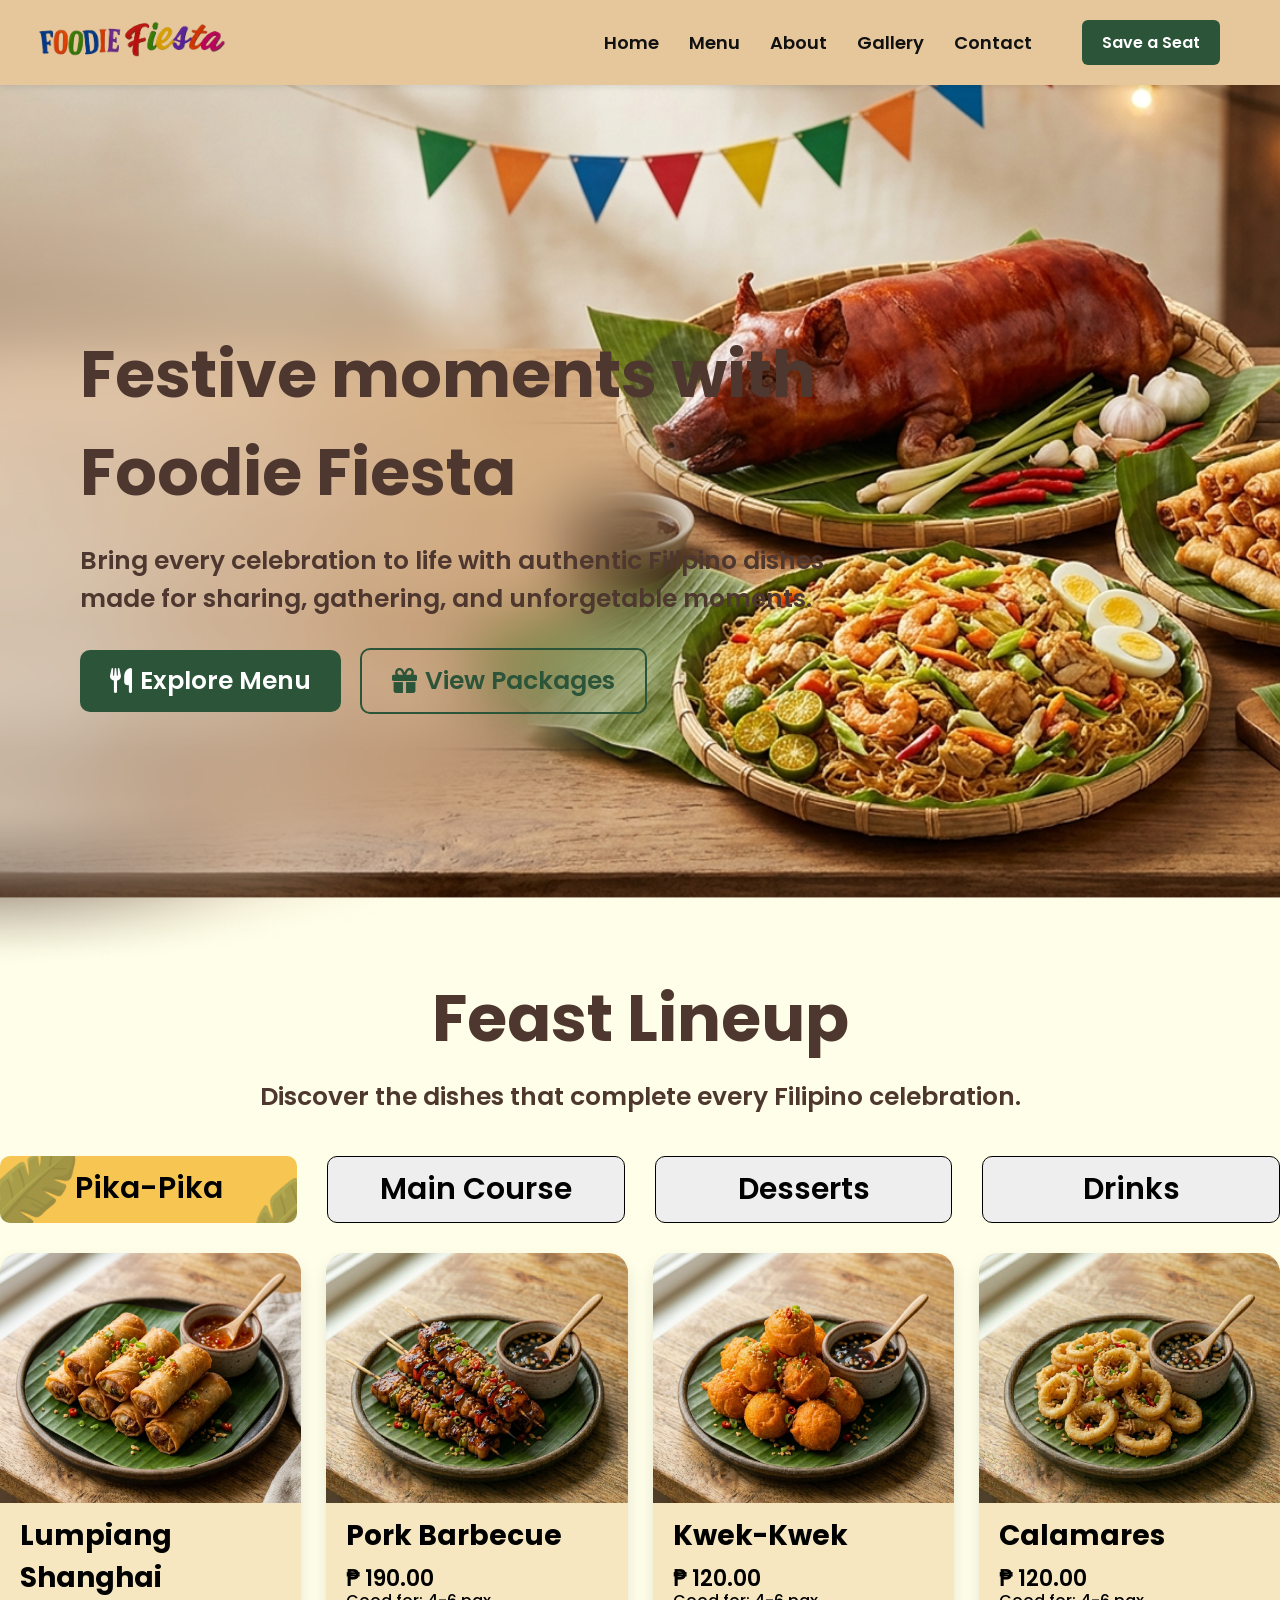
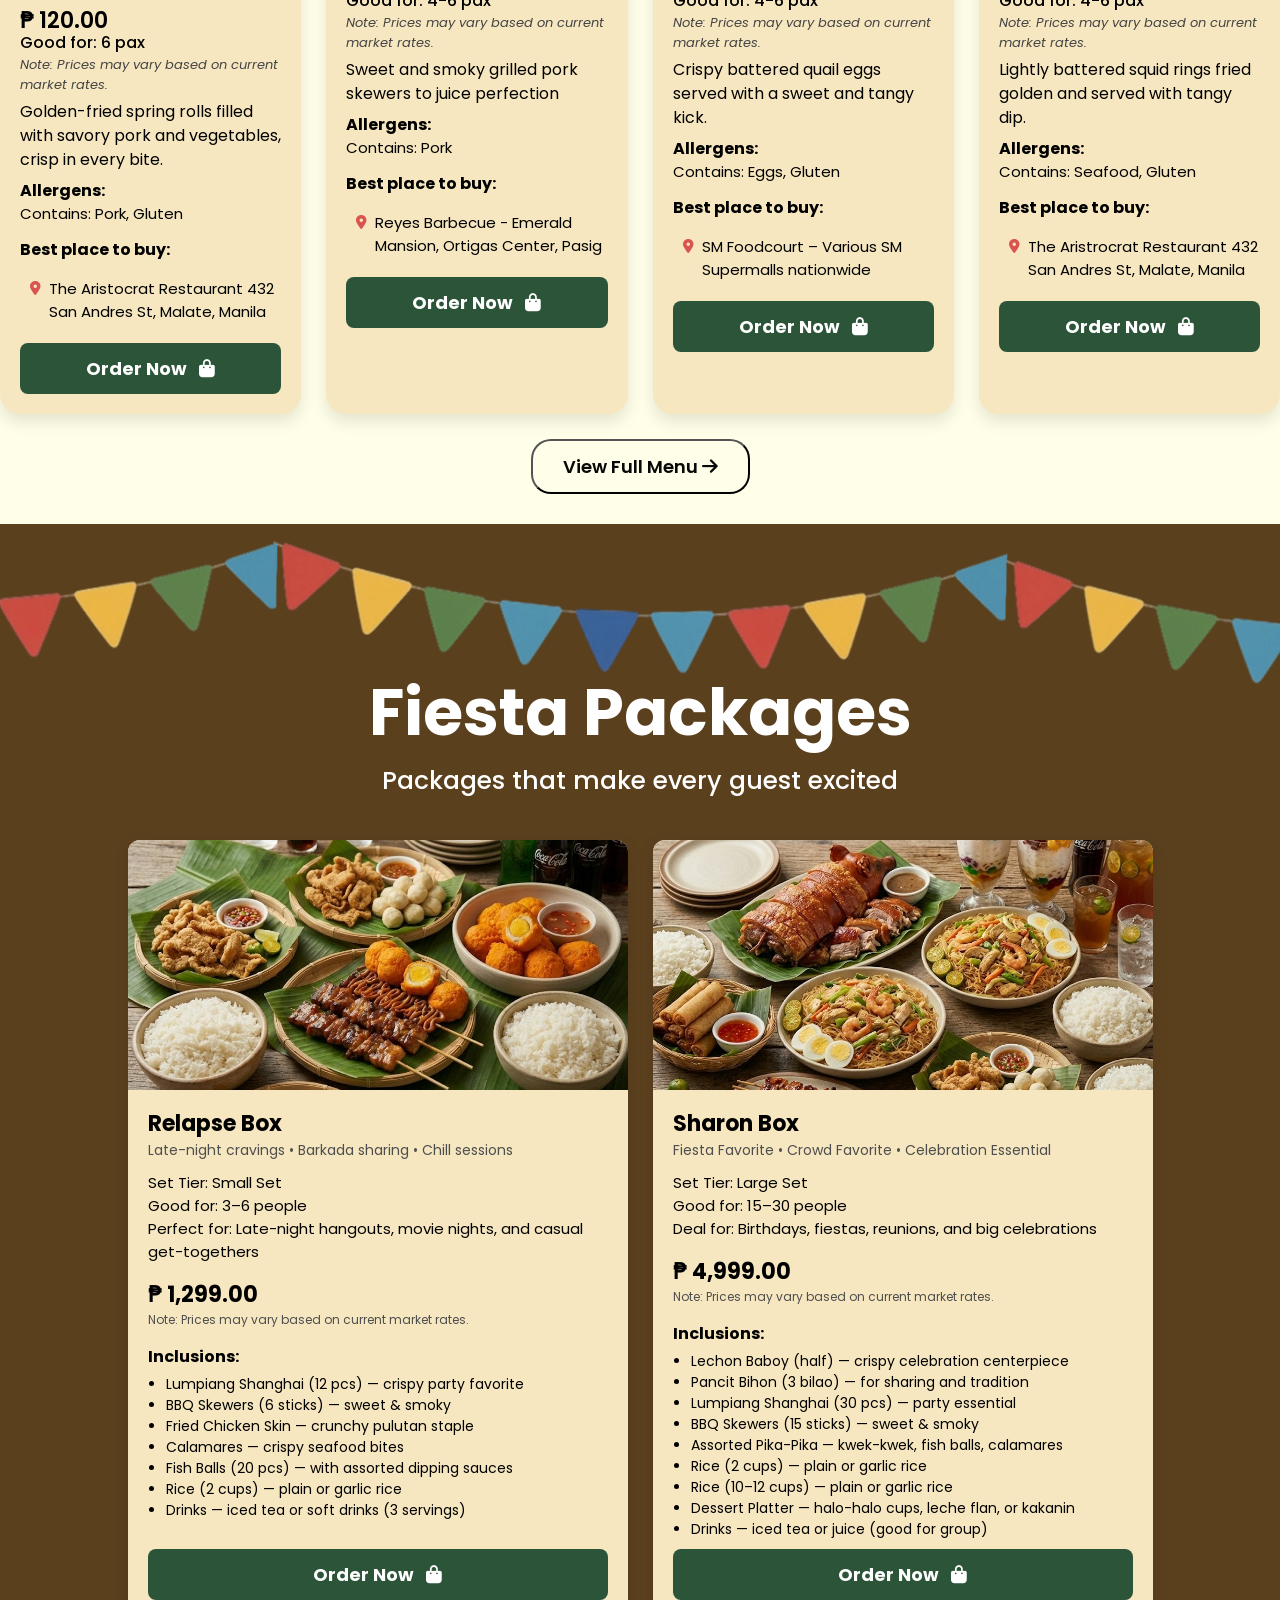
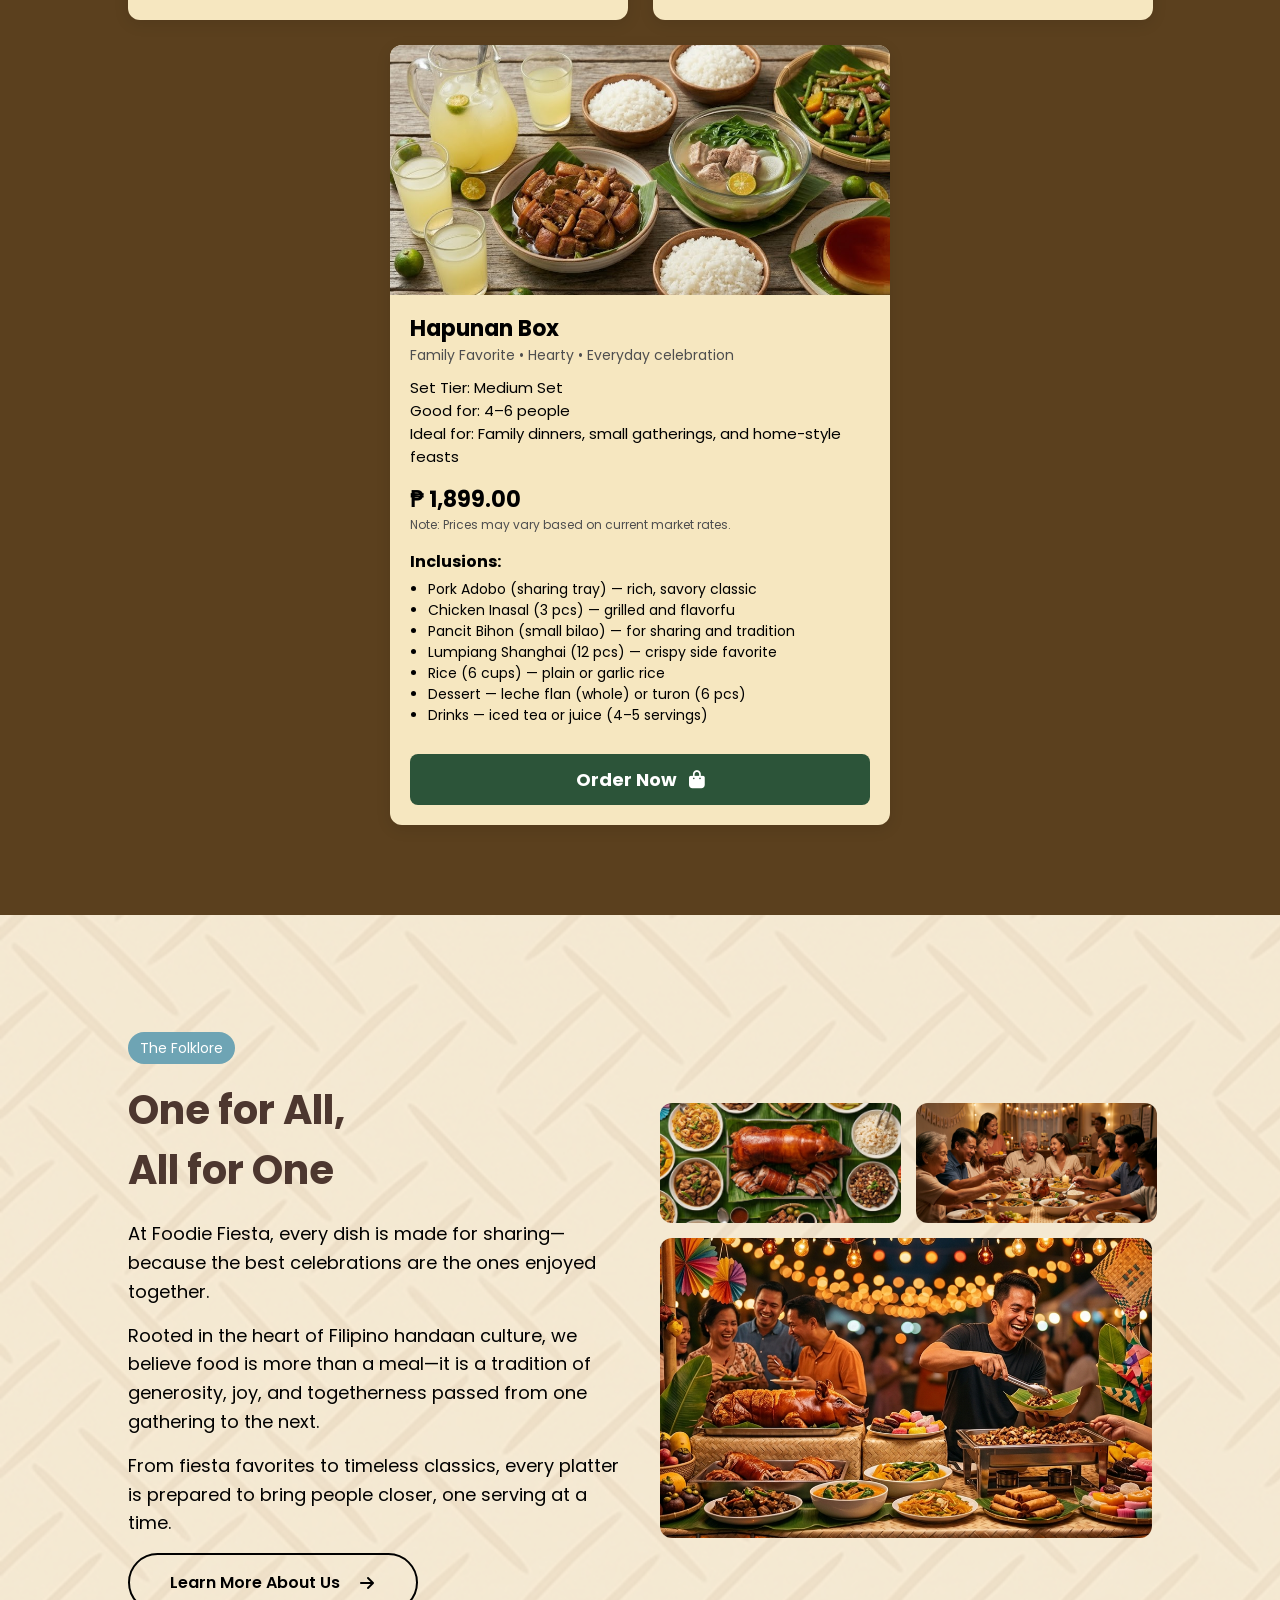
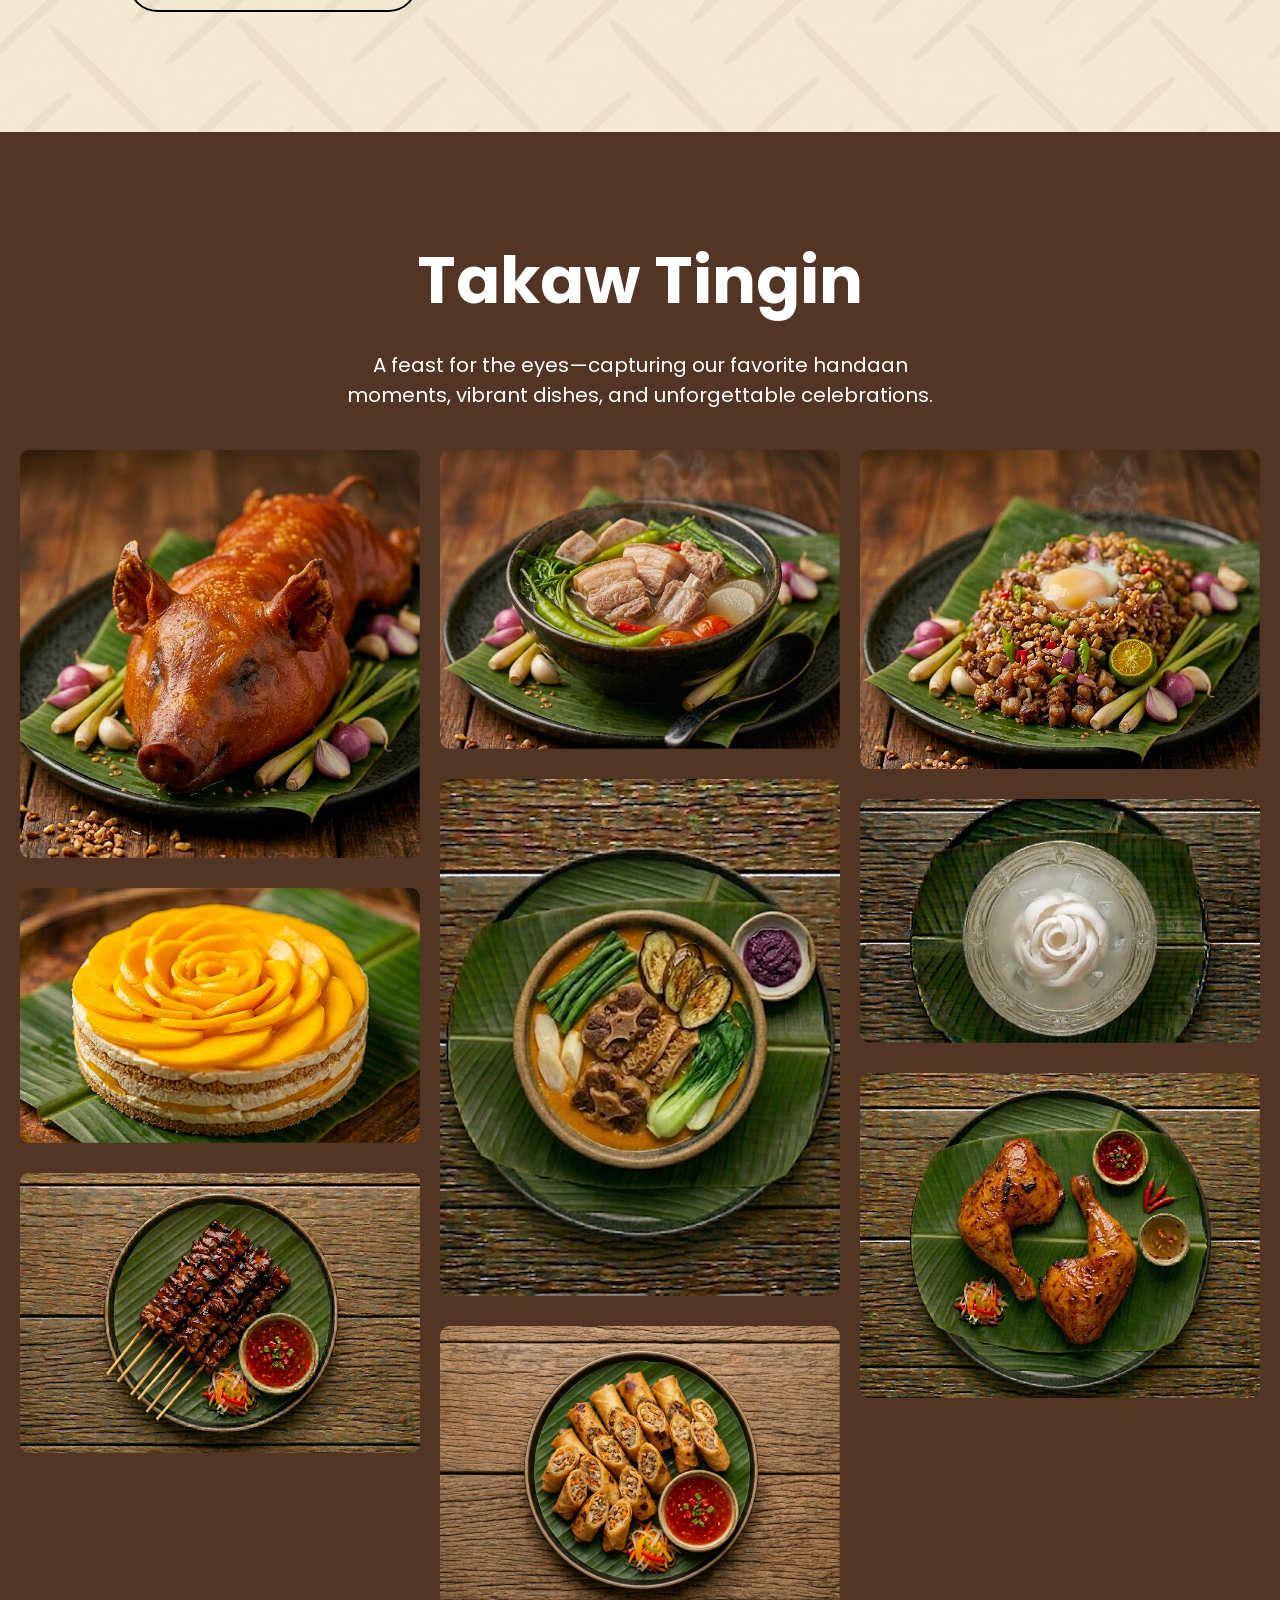
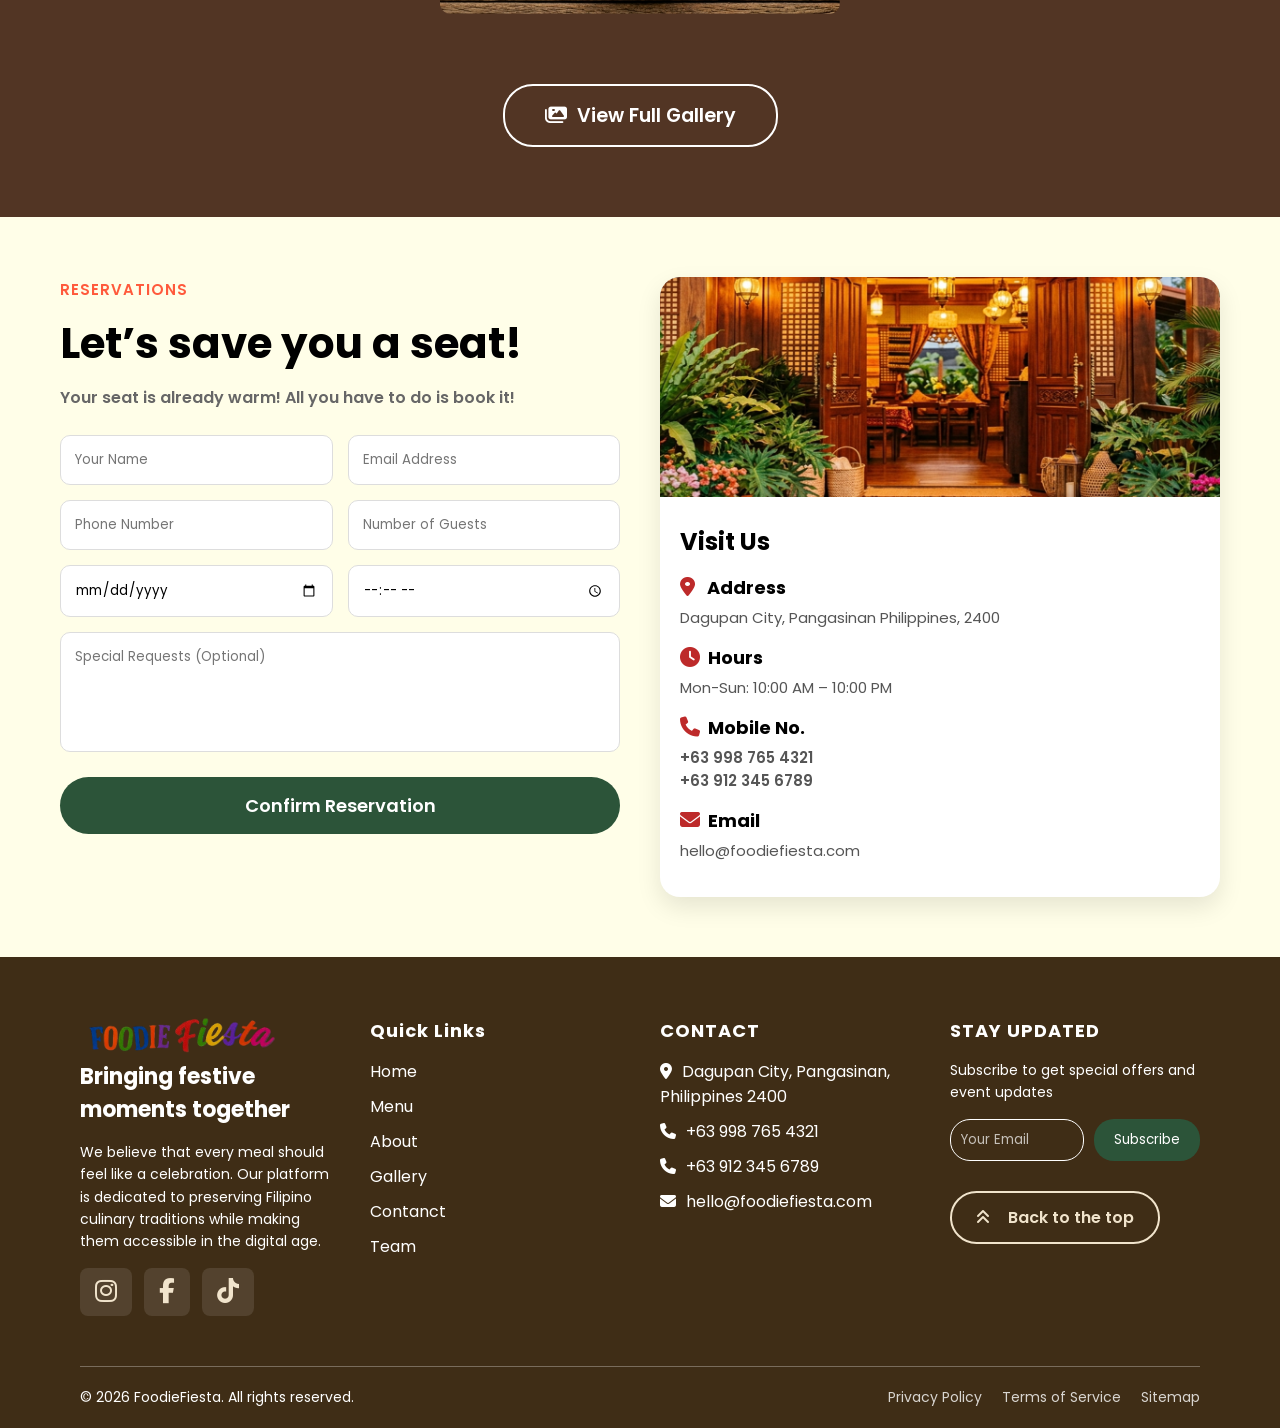
==== commit a5459bda: "add about section" ====
--- a/index.html
+++ b/index.html
@@ -53,8 +53,8 @@
 
     <section class="menu" id="Menu">
 
-        <h1 class="menu-heading">Handaang Pinoy</h1>
-        <p class="menu-des">Explore dishes served in Filipino celebrations</p>
+        <h1 class="menu-heading">Feast Lineup</h1>
+        <p class="menu-des">Discover the dishes that complete every Filipino celebration.</p>
 
         <div class="menu-tabs">
 
@@ -597,7 +597,7 @@
                     From fiesta favorites to timeless classics, every platter is prepared 
                     to bring people closer, one serving at a time.
                 </p>
-                <a href="#" class="about-btn">
+                <a href="about.html" class="about-btn">
                     Learn More About Us <i class="fa-solid fa-arrow-right"></i>
                 </a>
             </div>
@@ -627,49 +627,49 @@
                 <div class="dream">
                     <div class="img-box">
                         <img src="assets/images/gallery/gallery1.png" alt="Lechon">
-                        <div class="overlay">Sinigang na Baboy</div>
+                        <div class="overlay">Letchon Baboy</div>
                     </div>
 
                     <div class="img-box">
                         <img src="assets/images/gallery/gallery2.png" alt="Pancit">
-                        <div class="overlay">Pancit</div>
+                        <div class="overlay">Mango Float</div>
                     </div>
 
                     <div class="img-box">
                         <img src="assets/images/gallery/gallery3.png" alt="Kare-Kare">
-                        <div class="overlay">Kare-Kare</div>
+                        <div class="overlay">Pork Barbecue</div>
                     </div>
                 </div>
                 <div class="dream">
                     <div class="img-box">
                         <img src="assets/images/gallery/gallery4.png" alt="Lechon">
-                        <div class="overlay">Lechon</div>
+                        <div class="overlay">Sinigang</div>
                     </div>
 
                     <div class="img-box">
                         <img src="assets/images/gallery/gallery5.png" alt="Pancit">
-                        <div class="overlay">Pancit</div>
+                        <div class="overlay">Kare-Kare</div>
                     </div>
 
                     <div class="img-box">
-                        <img src="assets/images/gallery/gallery1.png" alt="Kare-Kare">
-                        <div class="overlay">Kare-Kare</div>
+                        <img src="assets/images/gallery/gallery6.png" alt="Kare-Kare">
+                        <div class="overlay">Lumpiang Shanghai</div>
                     </div>
                 </div>
                 <div class="dream">
                     <div class="img-box">
                         <img src="assets/images/gallery/gallery7.png" alt="Lechon">
-                        <div class="overlay">Lechon</div>
+                        <div class="overlay">Sisig</div>
                     </div>
 
                     <div class="img-box">
-                        <img src="assets/images/gallery/gallery1.png" alt="Pancit">
-                        <div class="overlay">Pancit</div>
+                        <img src="assets/images/gallery/gallery8.png" alt="Pancit">
+                        <div class="overlay">Buko Juice</div>
                     </div>
 
                     <div class="img-box">
-                        <img src="assets/images/gallery/gallery1.png" alt="Kare-Kare">
-                        <div class="overlay">Kare-Kare</div>
+                        <img src="assets/images/gallery/gallery9.png" alt="Kare-Kare">
+                        <div class="overlay">Chicken Inasal</div>
                     </div>
                 </div>
             </div>
--- a/styles.css
+++ b/styles.css
@@ -710,7 +710,7 @@
 
 
 
-/* ---------------------------------------------- ABOUT  SECTION*/
+/* ---------------------------------------------- ABOUT SECTION*/
 
 .about {
     background: #f5ecd7;
@@ -758,7 +758,7 @@
     justify-content: left;
     gap: 10px;
 
-    width: 300px;
+    width: 290px;
     padding: 15px 40px;
     font-weight: 600;
 
@@ -850,6 +850,11 @@
     justify-content: center;
     align-items: center;
     text-align: center;
+
+    max-width: 1800px;   /* limit width */
+    width: 100%;
+    margin: 0 auto;      /* center */
+    padding: 0 20px;     /* space sa sides para hindi dikit */
 }
 
 .gallery-heading {
@@ -868,7 +873,10 @@
 .gallery-container .box {
     display: flex;
     flex-direction: row;
-    justify-content: space-between;
+
+        justify-content: center; /* instead of space-between */
+    gap: 20px;               /* spacing between columns */
+    width: 100%;
 }
 
 .gallery-container .box .dream {
@@ -1779,6 +1787,10 @@
         text-decoration: none;
     }
 
+    .overlay {
+        font-size: 10px;
+        font-weight: 600;
+    }
 
 
     /* ---------------- RESERVATION MOBILE ---------------- */
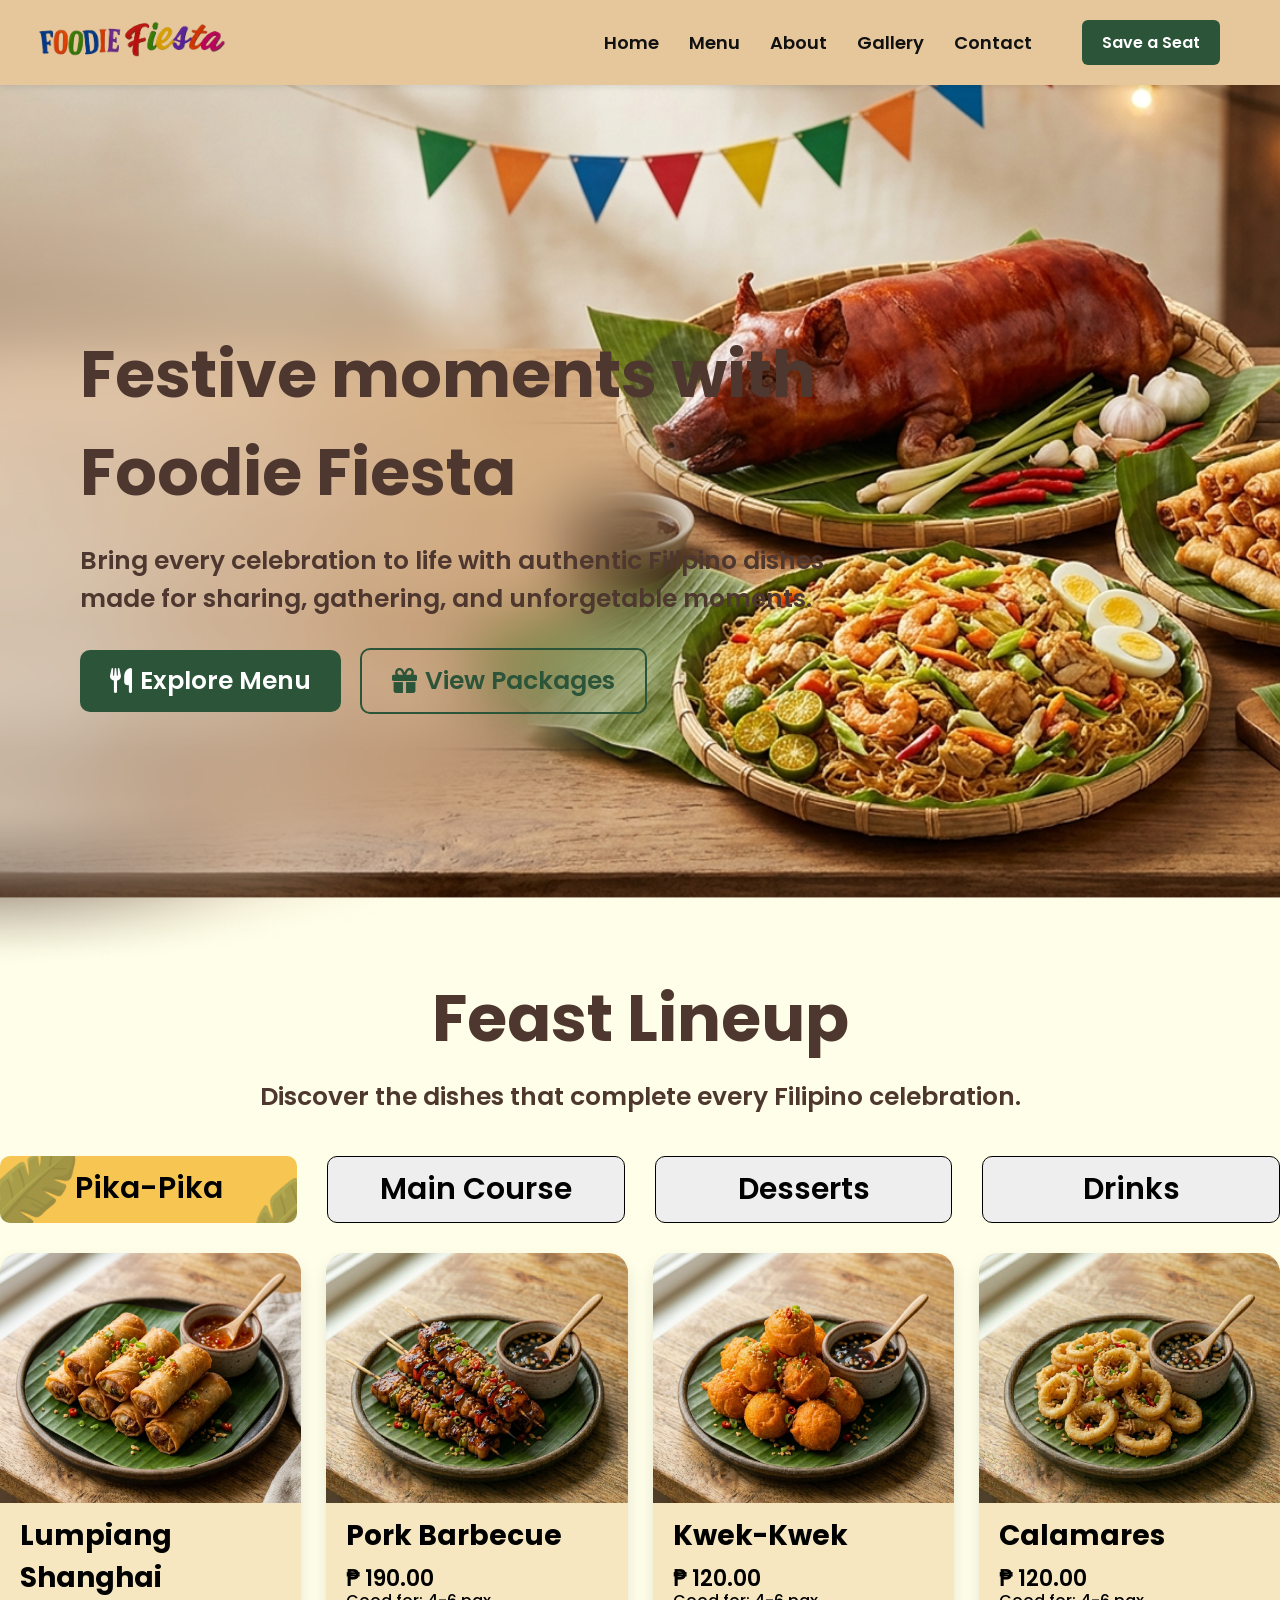
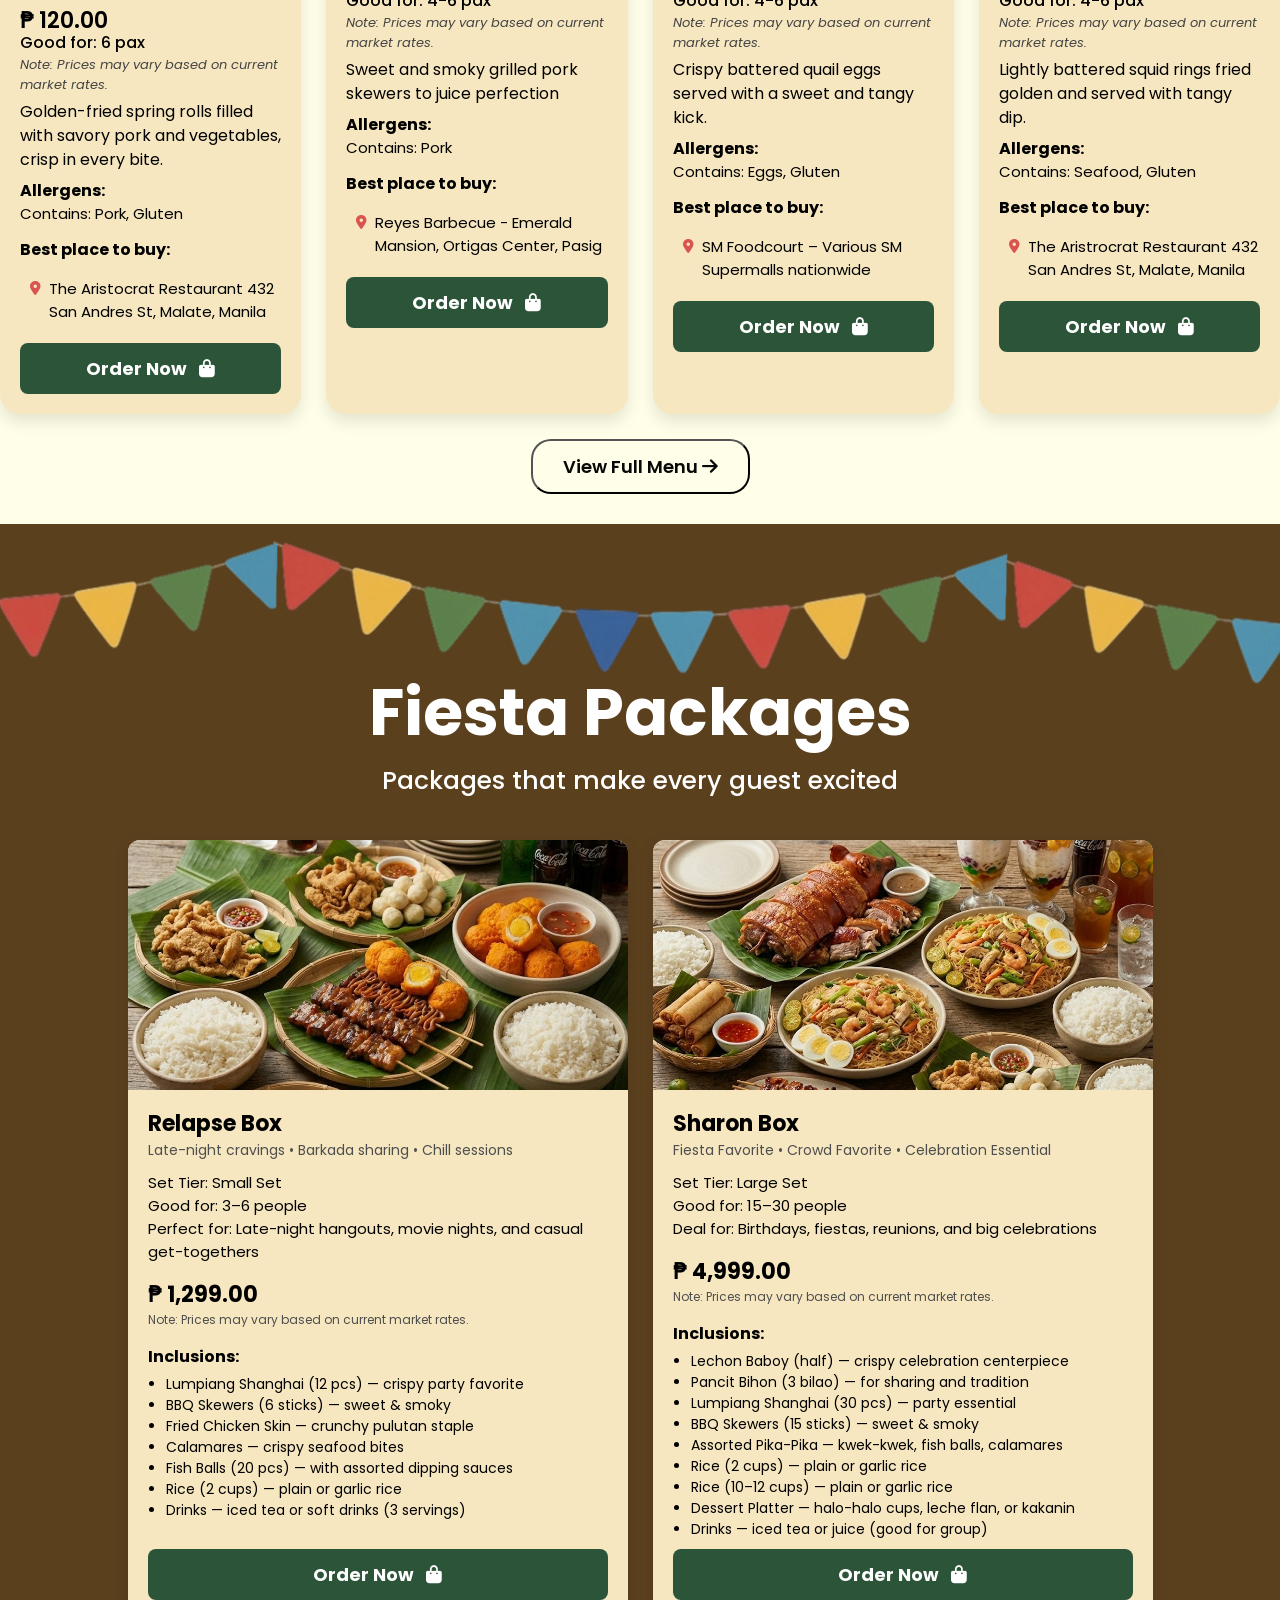
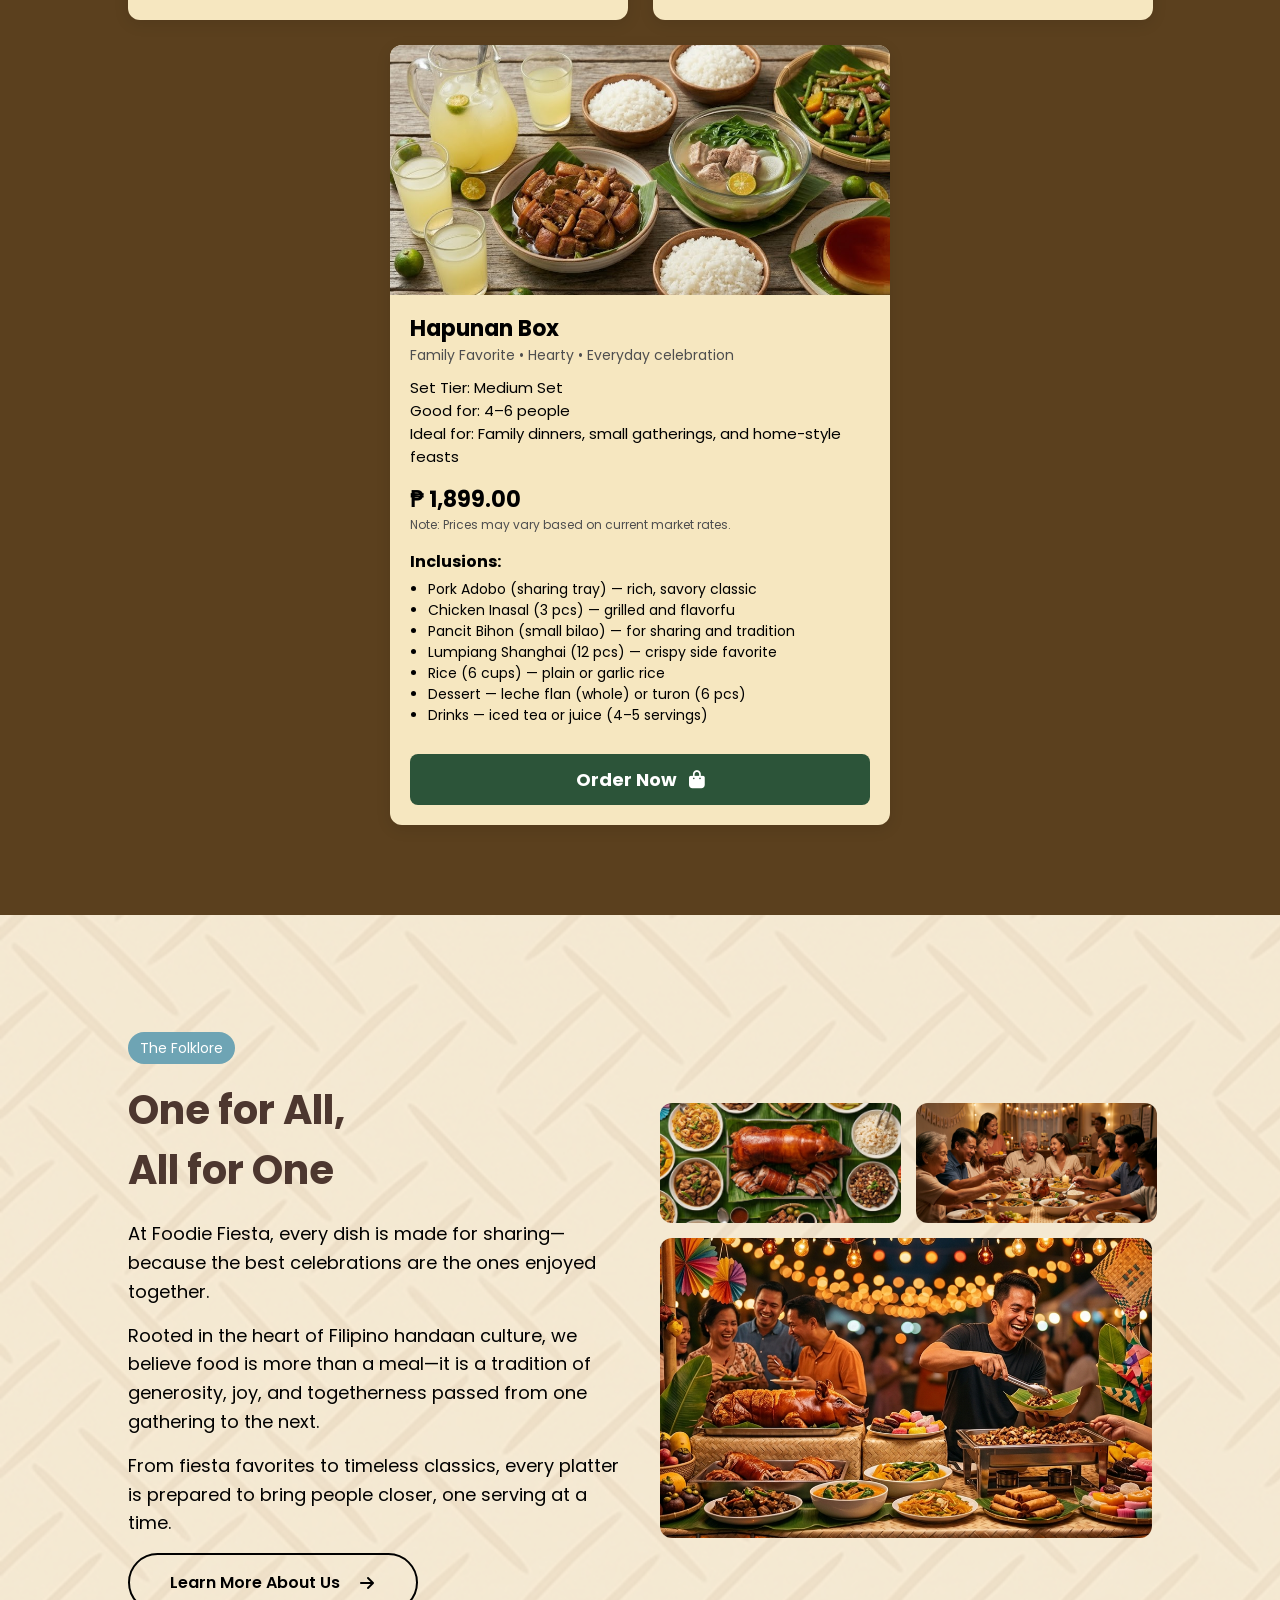
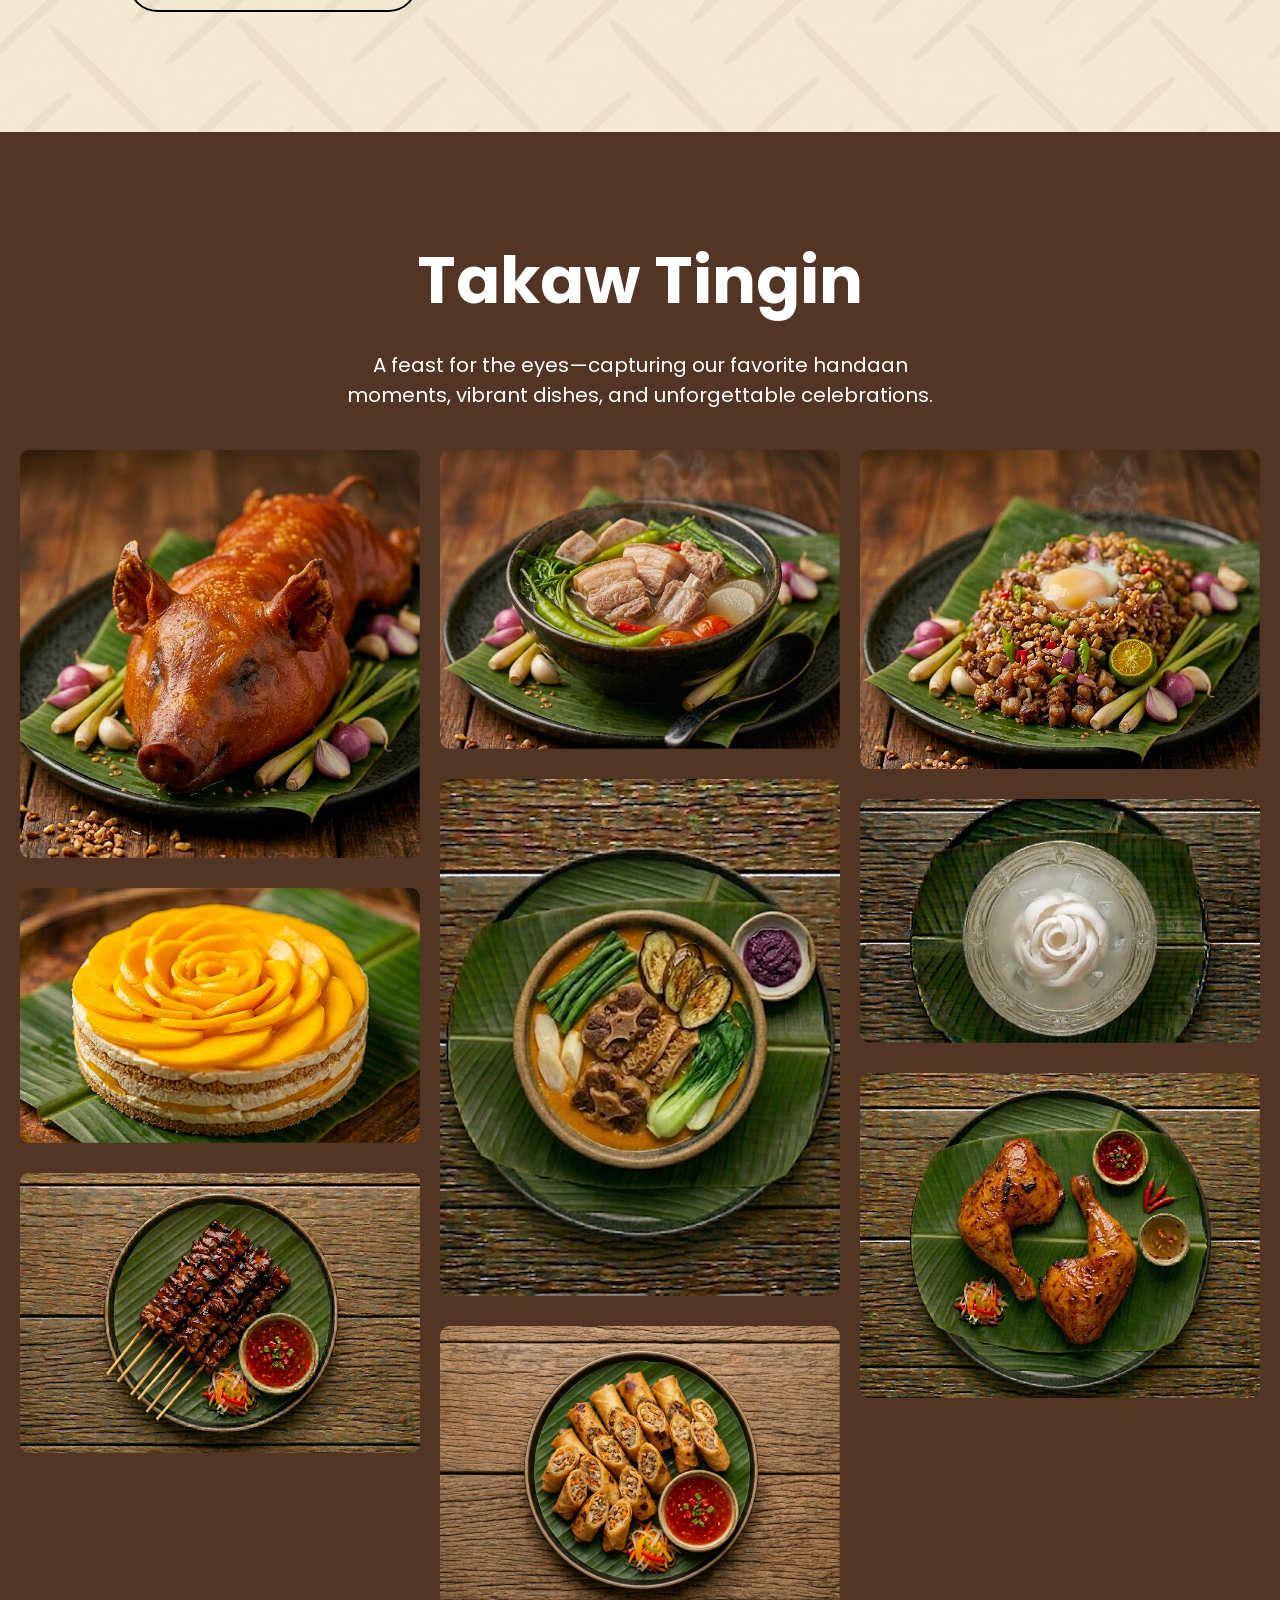
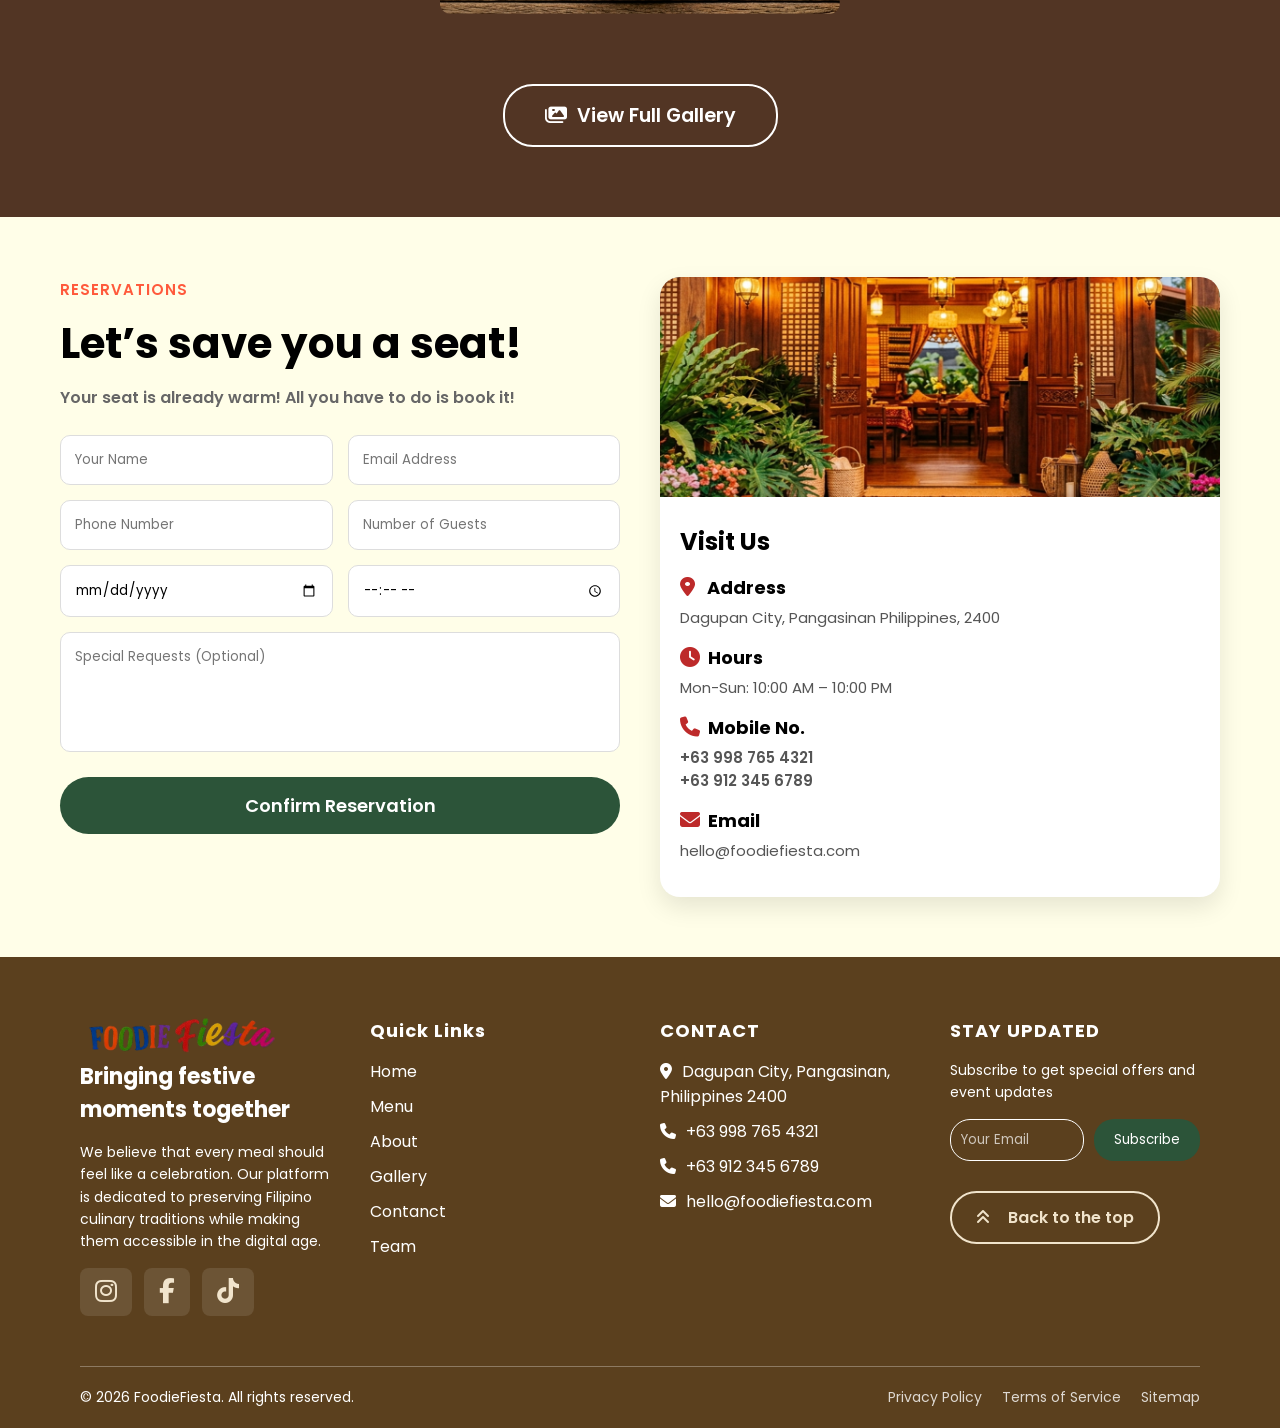
==== commit 48a12ff7: "fix team section" ====
--- a/index.html
+++ b/index.html
@@ -777,7 +777,7 @@
                     <li><a href="#About">About</a></li>
                     <li><a href="#Gallery">Gallery</a></li>
                     <li><a href="#Reservation">Contanct</a></li>
-                    <li><a href="#">Team</a></li>
+                    <li><a href="about.html#Team">Team</a></li>
                 </ul>
             </div>
 
--- a/styles.css
+++ b/styles.css
@@ -1091,7 +1091,7 @@
 
 /* ---------------------------------------------- FOOTER SECTION*/
 .site-footer {
-    background: #3f2d16;
+    background: #5b401e;
     color: #f1e4cc;
     padding: 60px 80px 20px;
 }
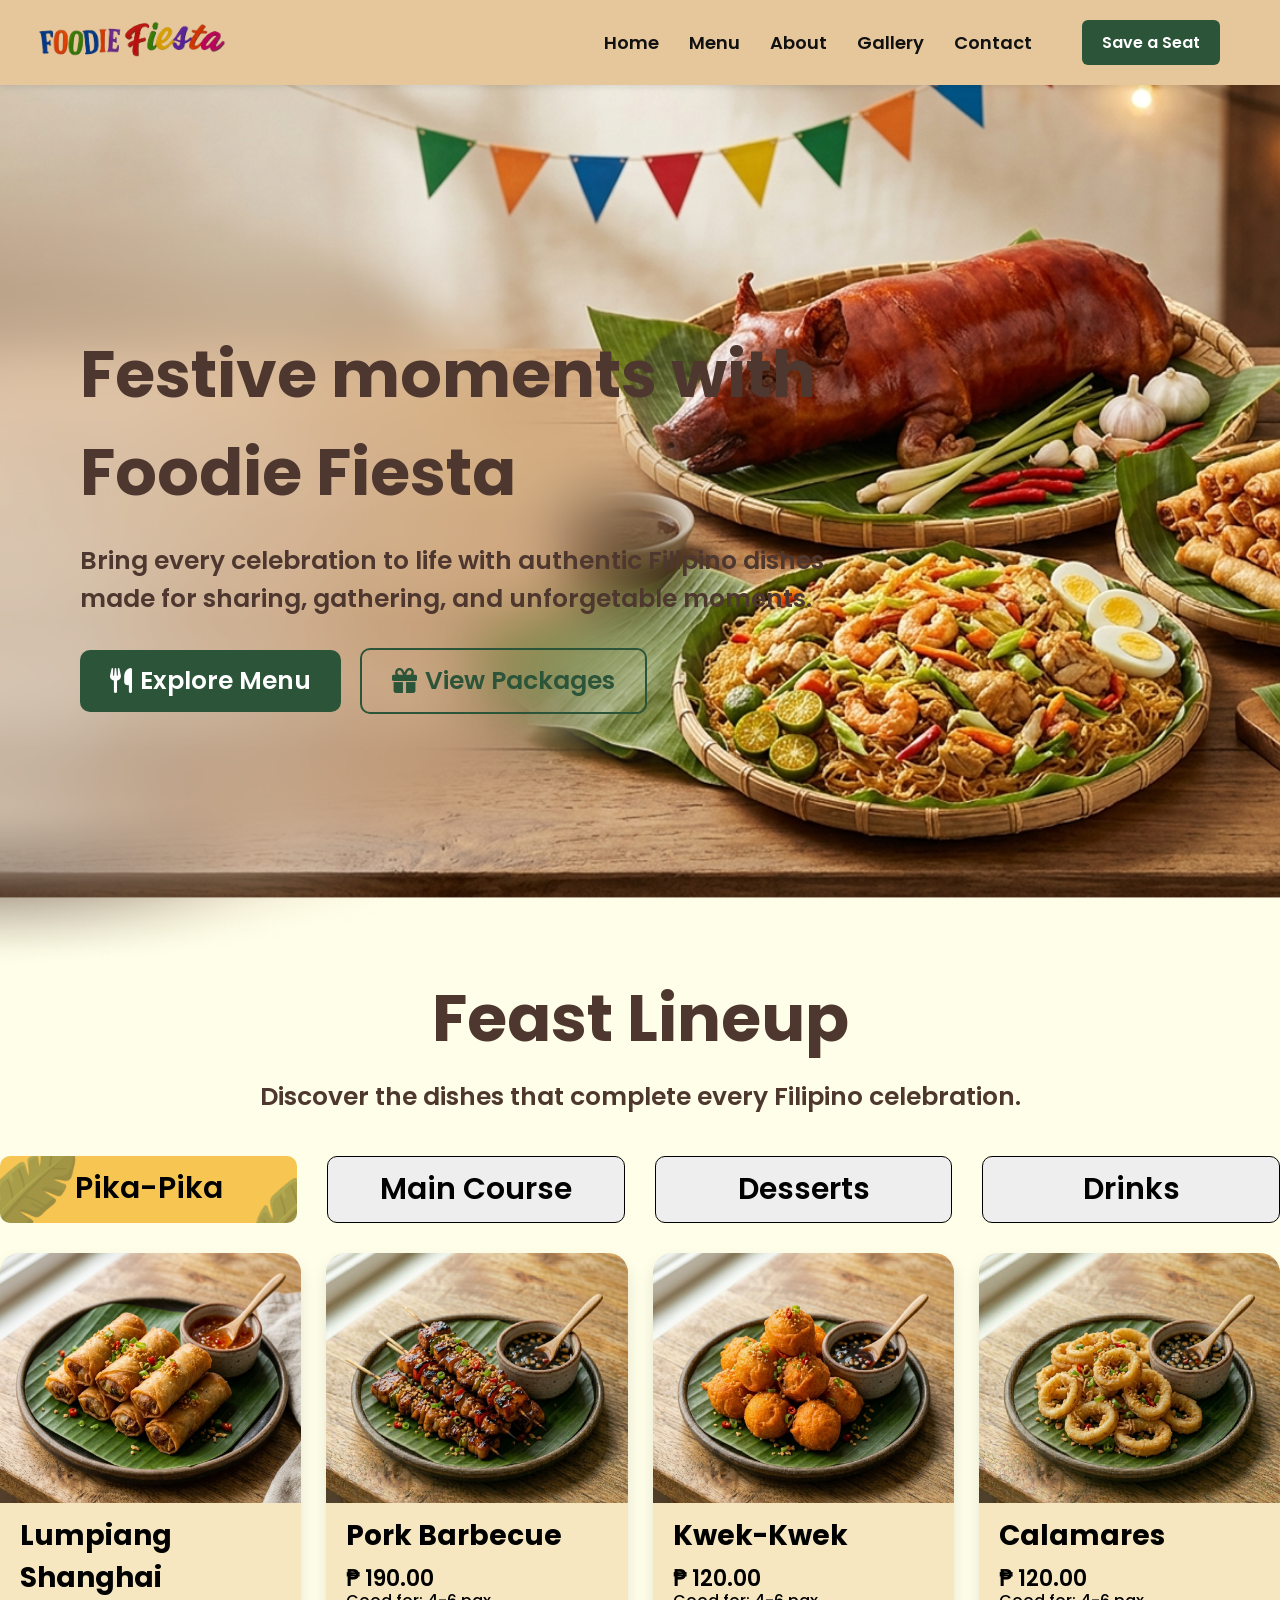
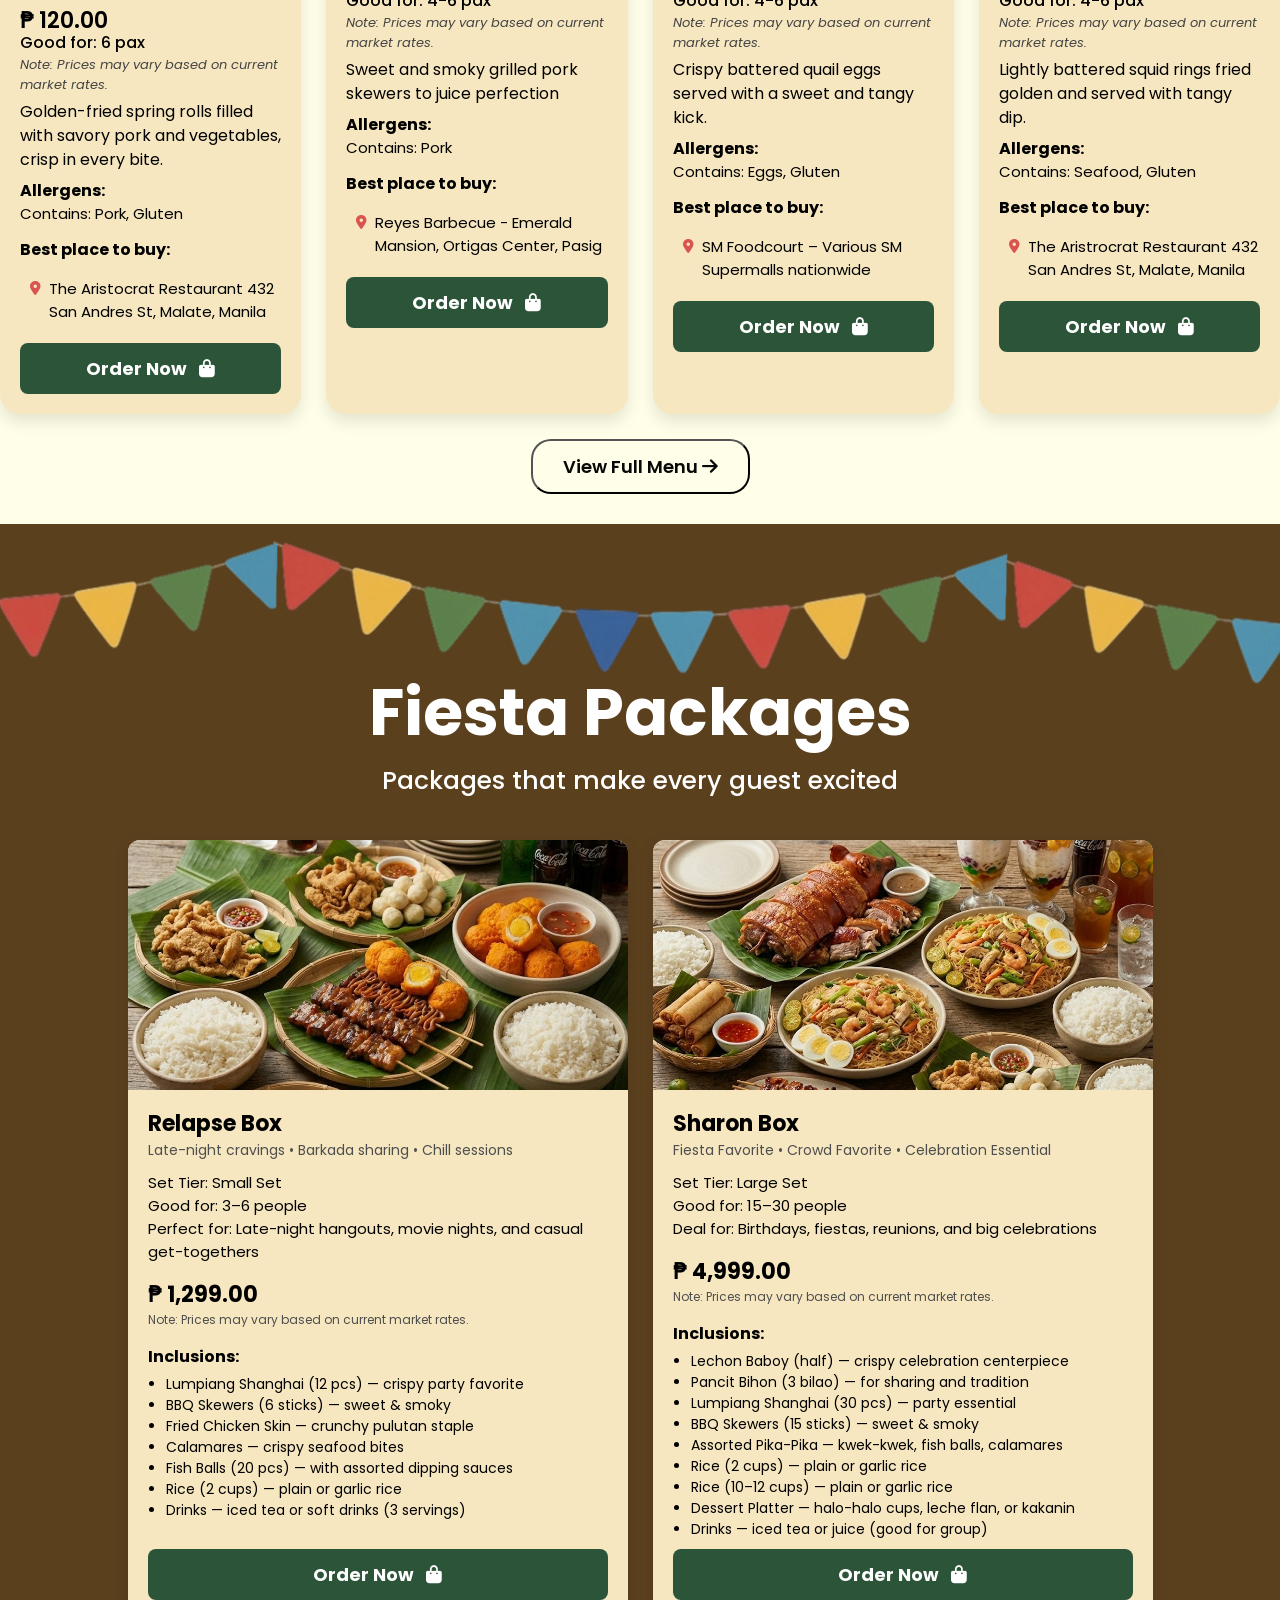
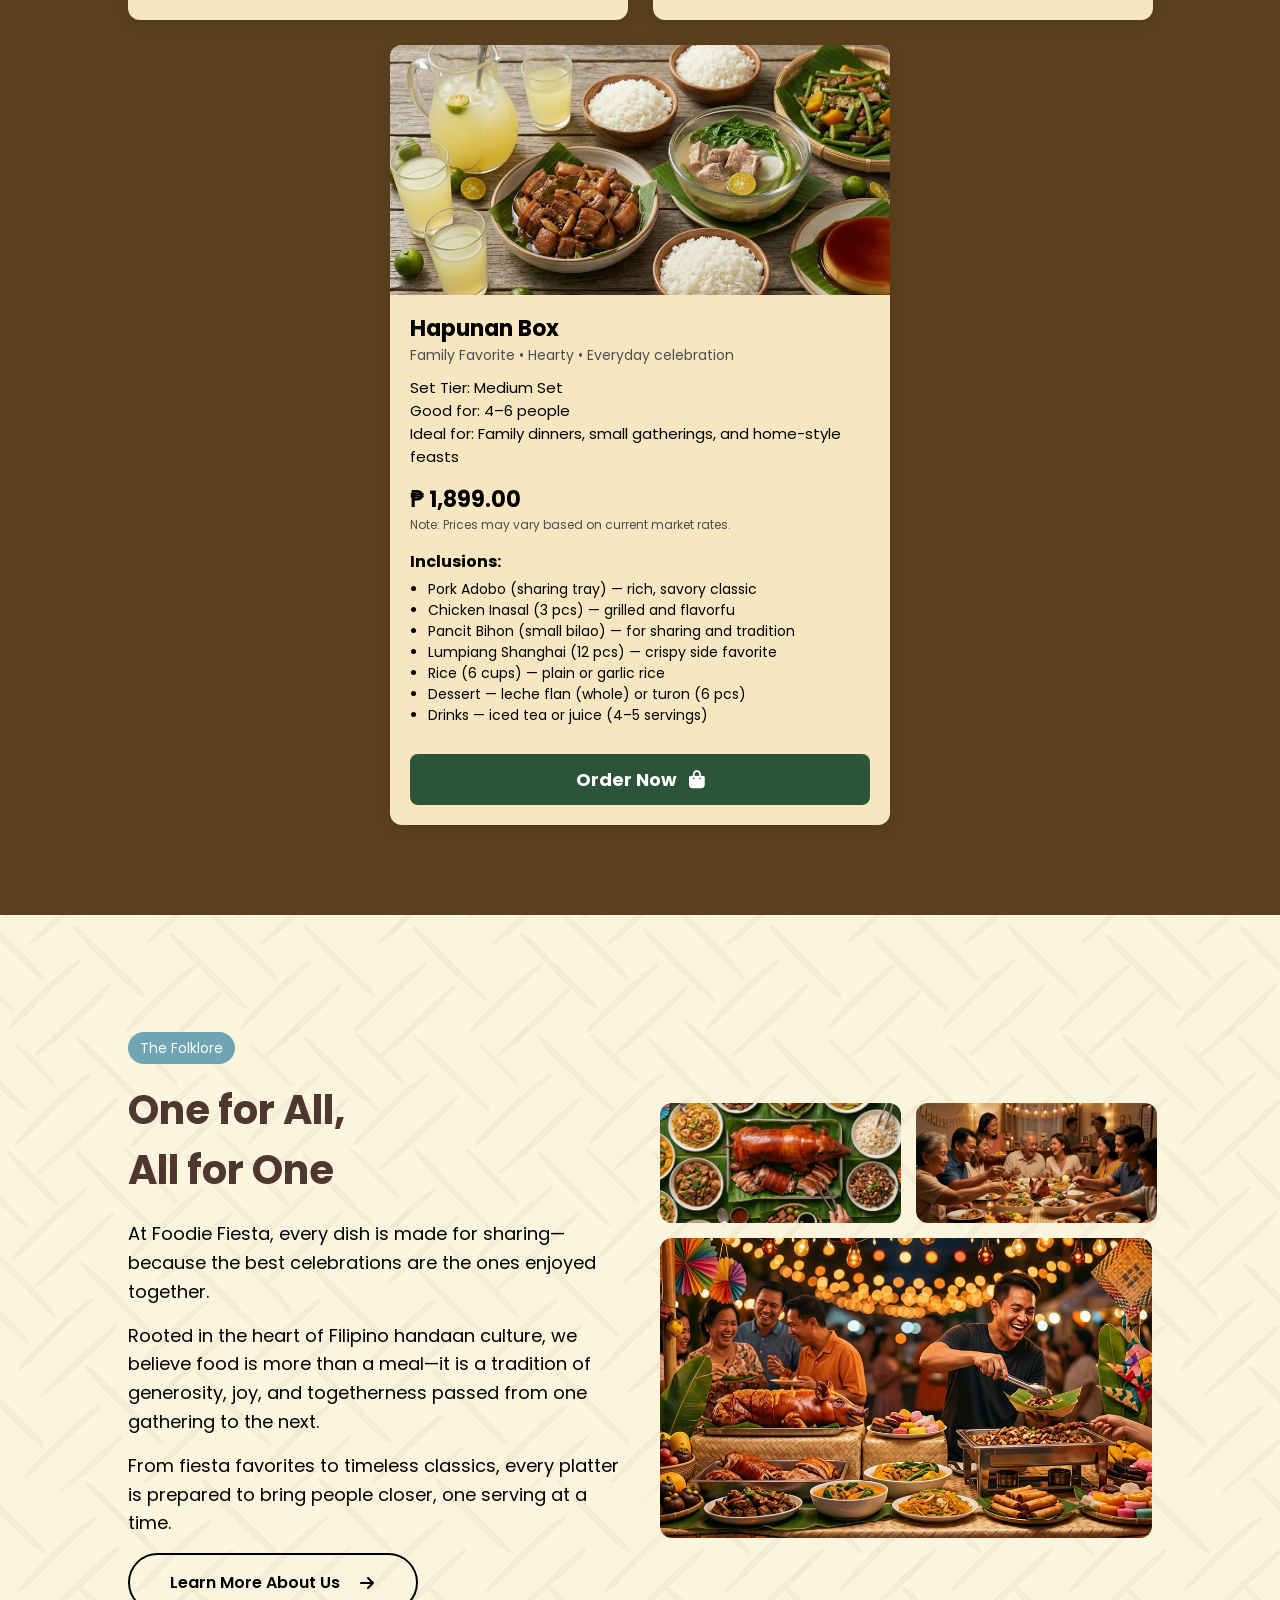
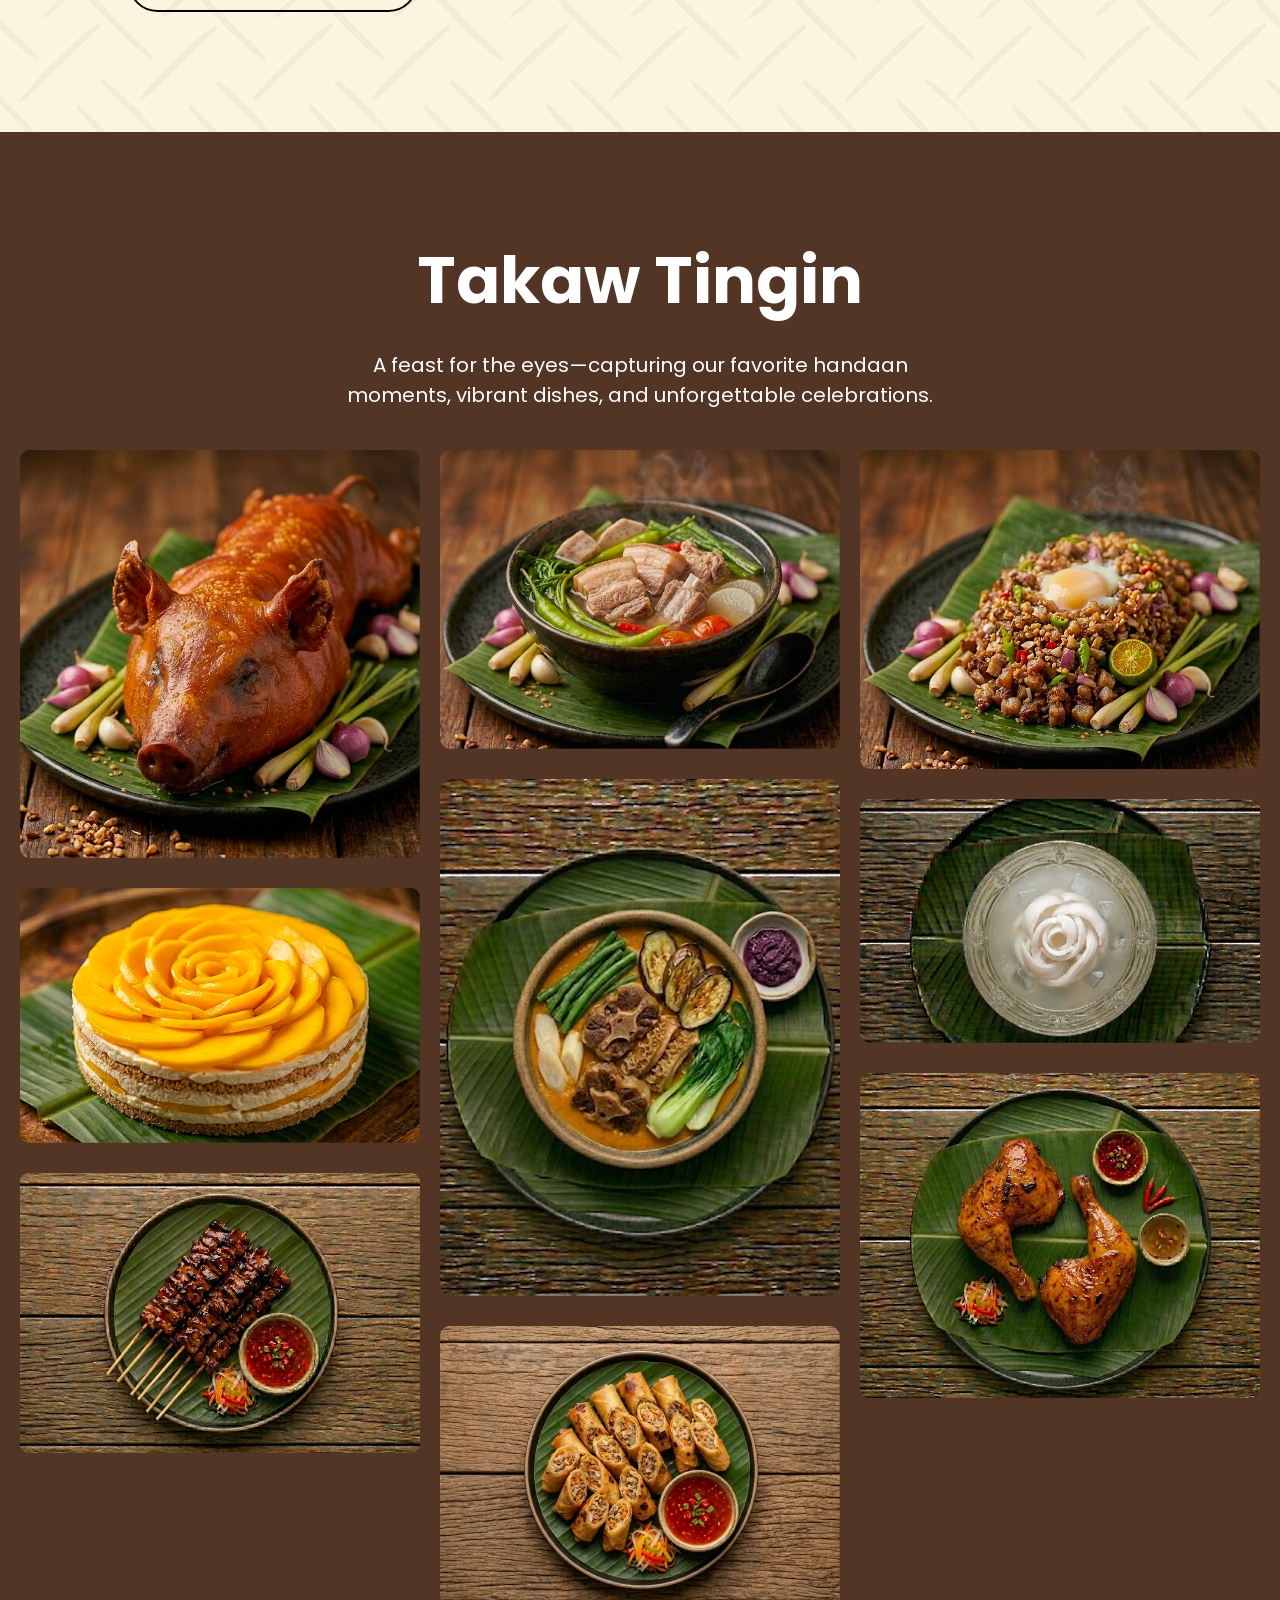
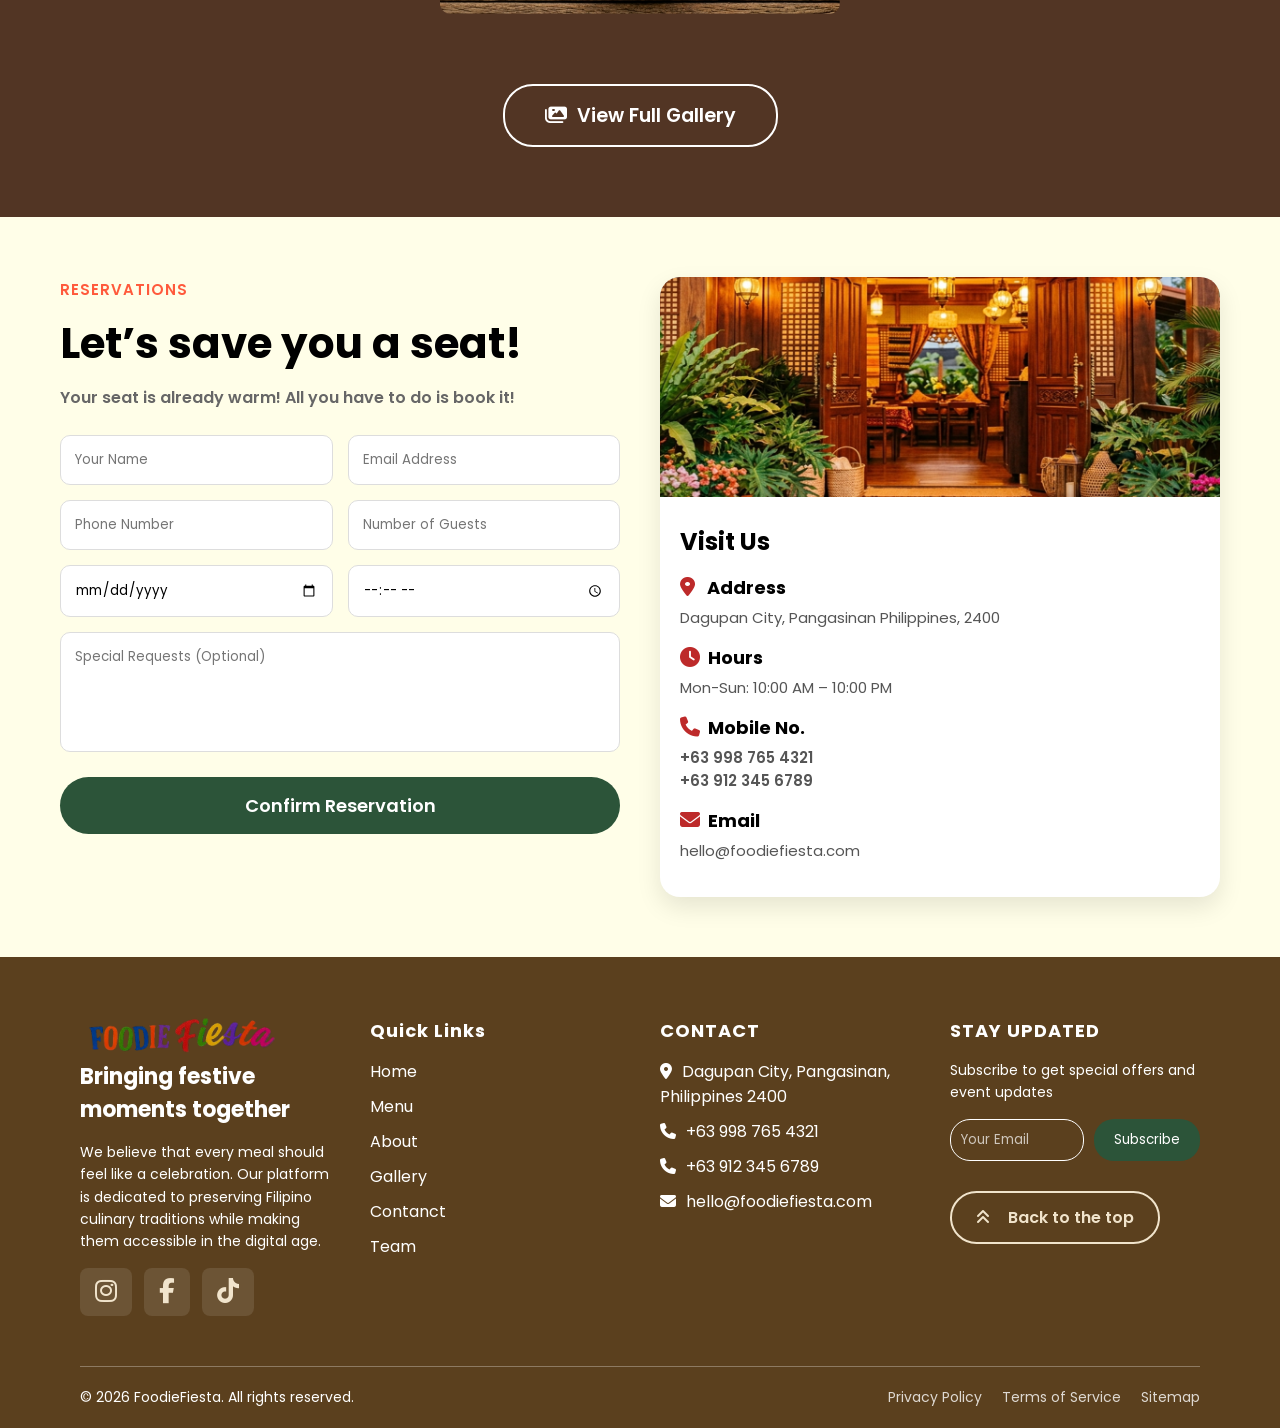
==== commit 906f722e: "fix layout" ====
--- a/index.html
+++ b/index.html
@@ -283,7 +283,7 @@
                     </div>
                     <div class="food-card">
                         <div class="food-image">
-                            <img src="assets/images/desserts/Leche_Flan.JPG" alt="Leche Flan">
+                            <img src="assets/images/desserts/Leche_flan.JPG" alt="Leche Flan">
                         </div>
                         <div class="food-content">
                             <h1 class="food-name">Leche Flan</h1>
--- a/styles.css
+++ b/styles.css
@@ -615,98 +615,6 @@
 
 
 
-/* ================= MOBILE RESPONSIVE PACKAGES ================= */
-@media (max-width: 768px) {
-
-    .packages {
-        padding: 40px 15px;
-    }
-
-    .flag img {
-        width: 700px;
-        height: auto;
-    }
-
-    .packages-heading {
-        font-size: 32px;
-        margin-top: 20px;
-        text-align: center;
-    }
-
-    .packages-description {
-        font-size: 16px;
-        text-align: center;
-        padding: 0 10px;
-    }
-
-    /* STACK CARDS */
-    .packages-container {
-        flex-direction: column;
-        align-items: center;
-        gap: 20px;
-    }
-
-    /* CARD FIX */
-    .packages-card {
-        width: 100%;
-        max-width: auto;
-        height: auto; /* IMPORTANT */
-    }
-
-    /* IMAGE */
-    .packages-image img {
-        height: 200px;
-    }
-
-    /* TEXT SCALE DOWN */
-    .packages-name {
-        font-size: 22px;
-        text-align: left;
-    }
-
-    .packages-tag {
-        font-size: 13px;
-        text-align: left;
-    }
-
-    .packages-price {
-        font-size: 20px;
-        text-align: left;
-    }
-
-    .packages-note {
-        text-align: left;
-    }
-
-    .inclusions-title {
-        text-align: left;
-    }
-
-    .packages-features {
-        font-size: 14px;
-        text-align: left;
-    }
-
-    .inclusions-list {
-        font-size: 13px;
-    }
-
-    .order-btn {
-        font-size: 10px;
-        margin-top: 10px;
-    }
-}
-
-
-
-
-
-
-
-
-
-
-
 
 
 
@@ -715,7 +623,7 @@
 .about {
     background: #f5ecd7;
     padding: 120px 10%;
-    background-image: url('assets/images/about/Banig.png');
+    background: url('assets/images/about/Banig.png')center/cover no-repeat;
 }
 
 .about-container {
@@ -798,7 +706,6 @@
 }
 
 
-/* RIGHT SIDE */
 .about-images {
     flex: 1;
     display: flex;
@@ -851,10 +758,10 @@
     align-items: center;
     text-align: center;
 
-    max-width: 1800px;   /* limit width */
+    max-width: 1800px;   
     width: 100%;
-    margin: 0 auto;      /* center */
-    padding: 0 20px;     /* space sa sides para hindi dikit */
+    margin: 0 auto; 
+    padding: 0 20px;
 }
 
 .gallery-heading {
@@ -874,8 +781,8 @@
     display: flex;
     flex-direction: row;
 
-        justify-content: center; /* instead of space-between */
-    gap: 20px;               /* spacing between columns */
+        justify-content: center;
+    gap: 20px;
     width: 100%;
 }
 
@@ -960,10 +867,6 @@
 
 
 
-
-
-
-
 /* ---------------------------------------------- RESERVATION SECTION*/
 
 .reservation-section{
@@ -973,7 +876,7 @@
     align-items: flex-start;
 }
 
-/* LEFT SIDE */
+
 .form-box{
     flex: 1;
 }
@@ -996,7 +899,7 @@
     margin-bottom: 25px;
 }
 
-/* form */
+
 form{
     display: flex;
     flex-direction: column;
@@ -1152,8 +1055,6 @@
 }
 
 
-
-/* BRAND */
 .brand h2 {
     font-size: 22px;
     color: #fff;
@@ -1170,7 +1071,7 @@
     line-height: 1.6;
 }
 
-/* SOCIAL */
+
 .social-links {
     display: flex;
     gap: 12px;
@@ -1227,7 +1128,6 @@
     background: #e22d23;
 }
 
-/* BOTTOM */
 .footer-bottom {
     margin-top: 50px;
     padding-top: 20px;
@@ -1300,7 +1200,7 @@
         font-size: 28px;
         cursor: pointer;
         z-index: 1500;
-        color: #2C5439;
+        color: #111;
         user-select: none;
     }
 
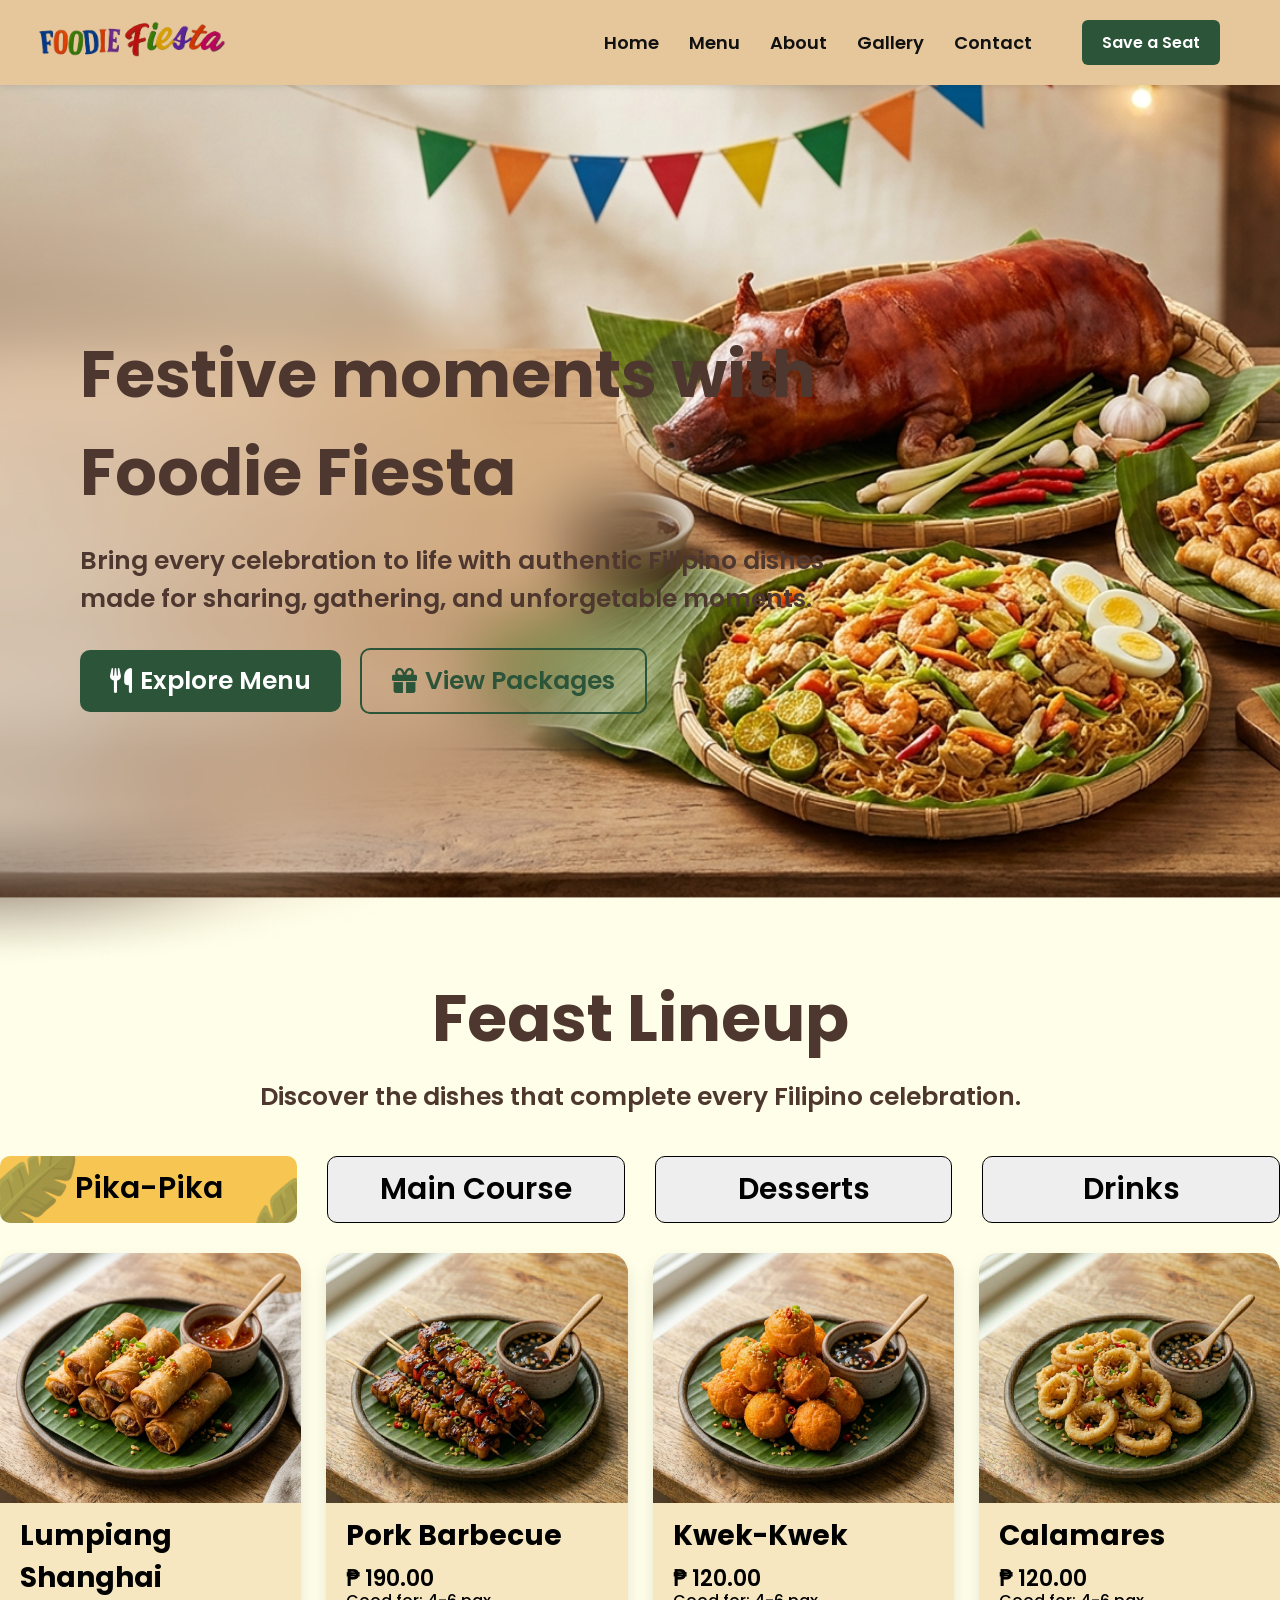
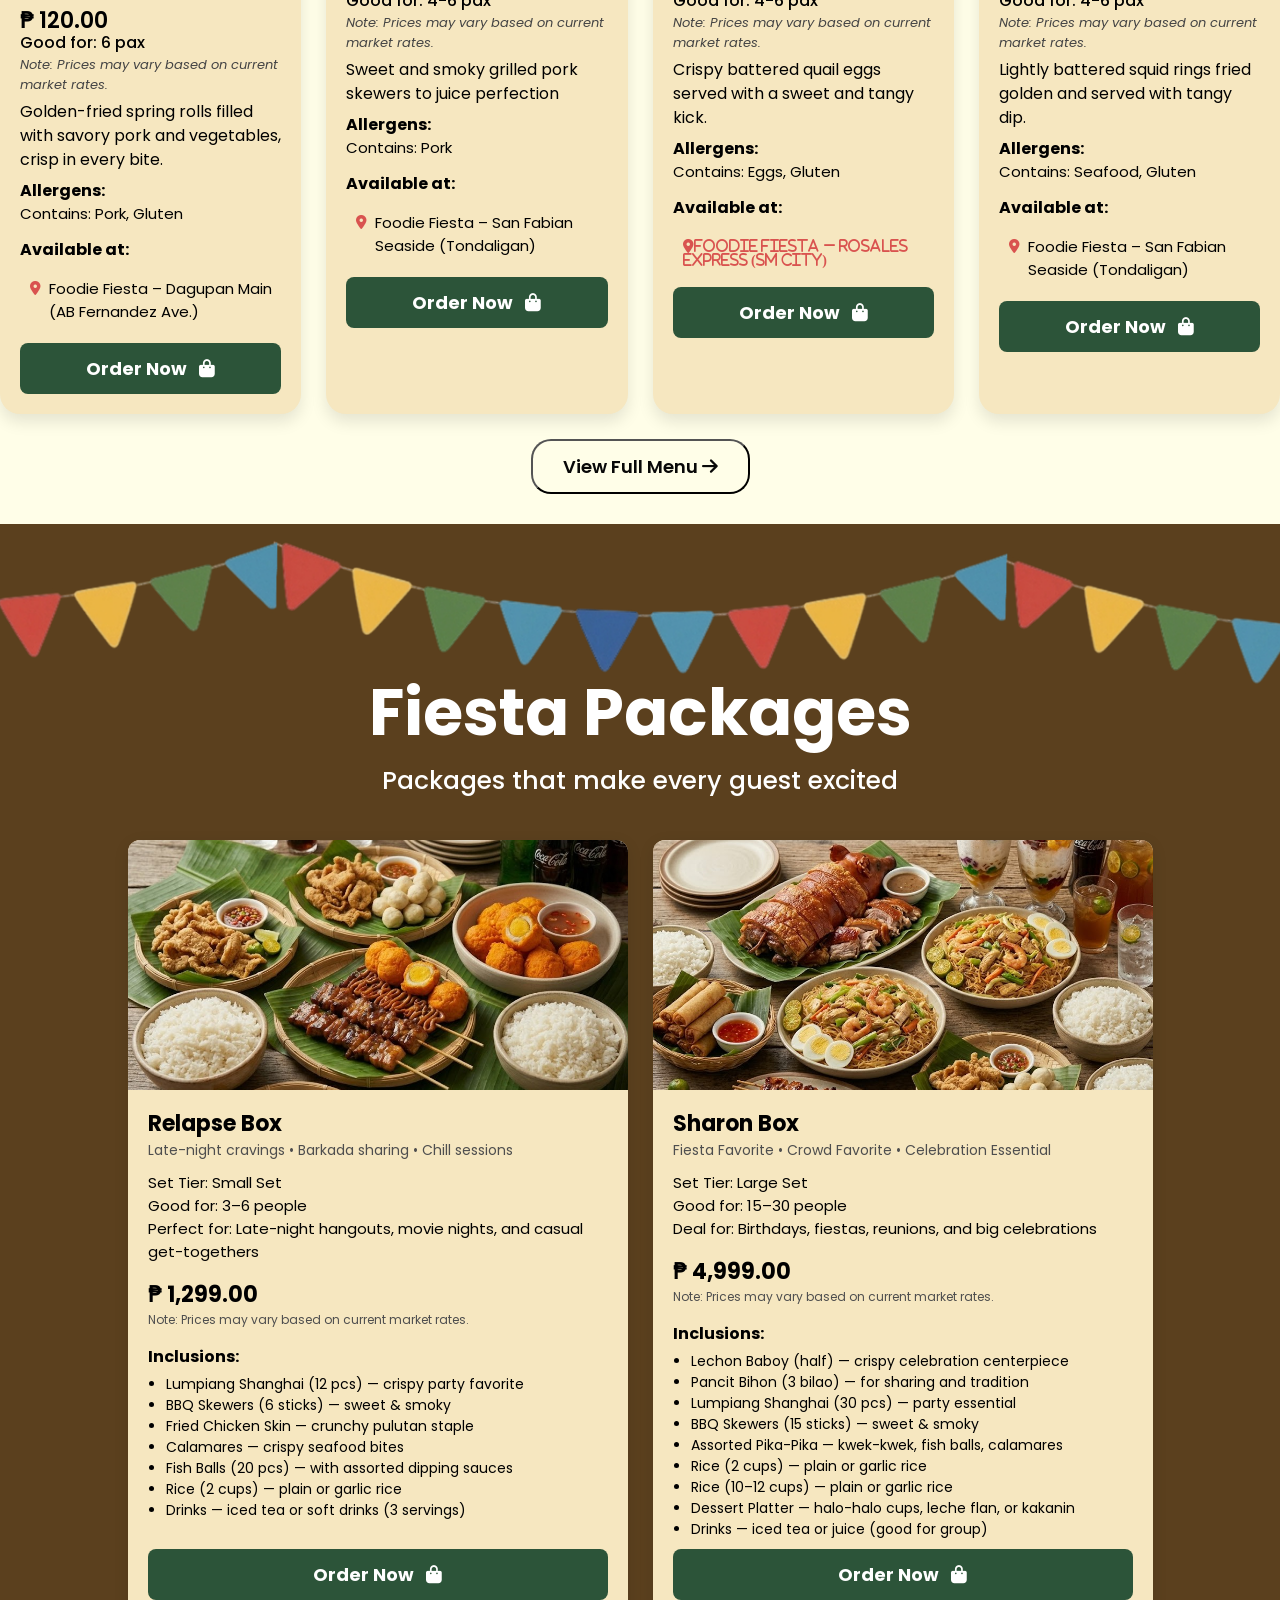
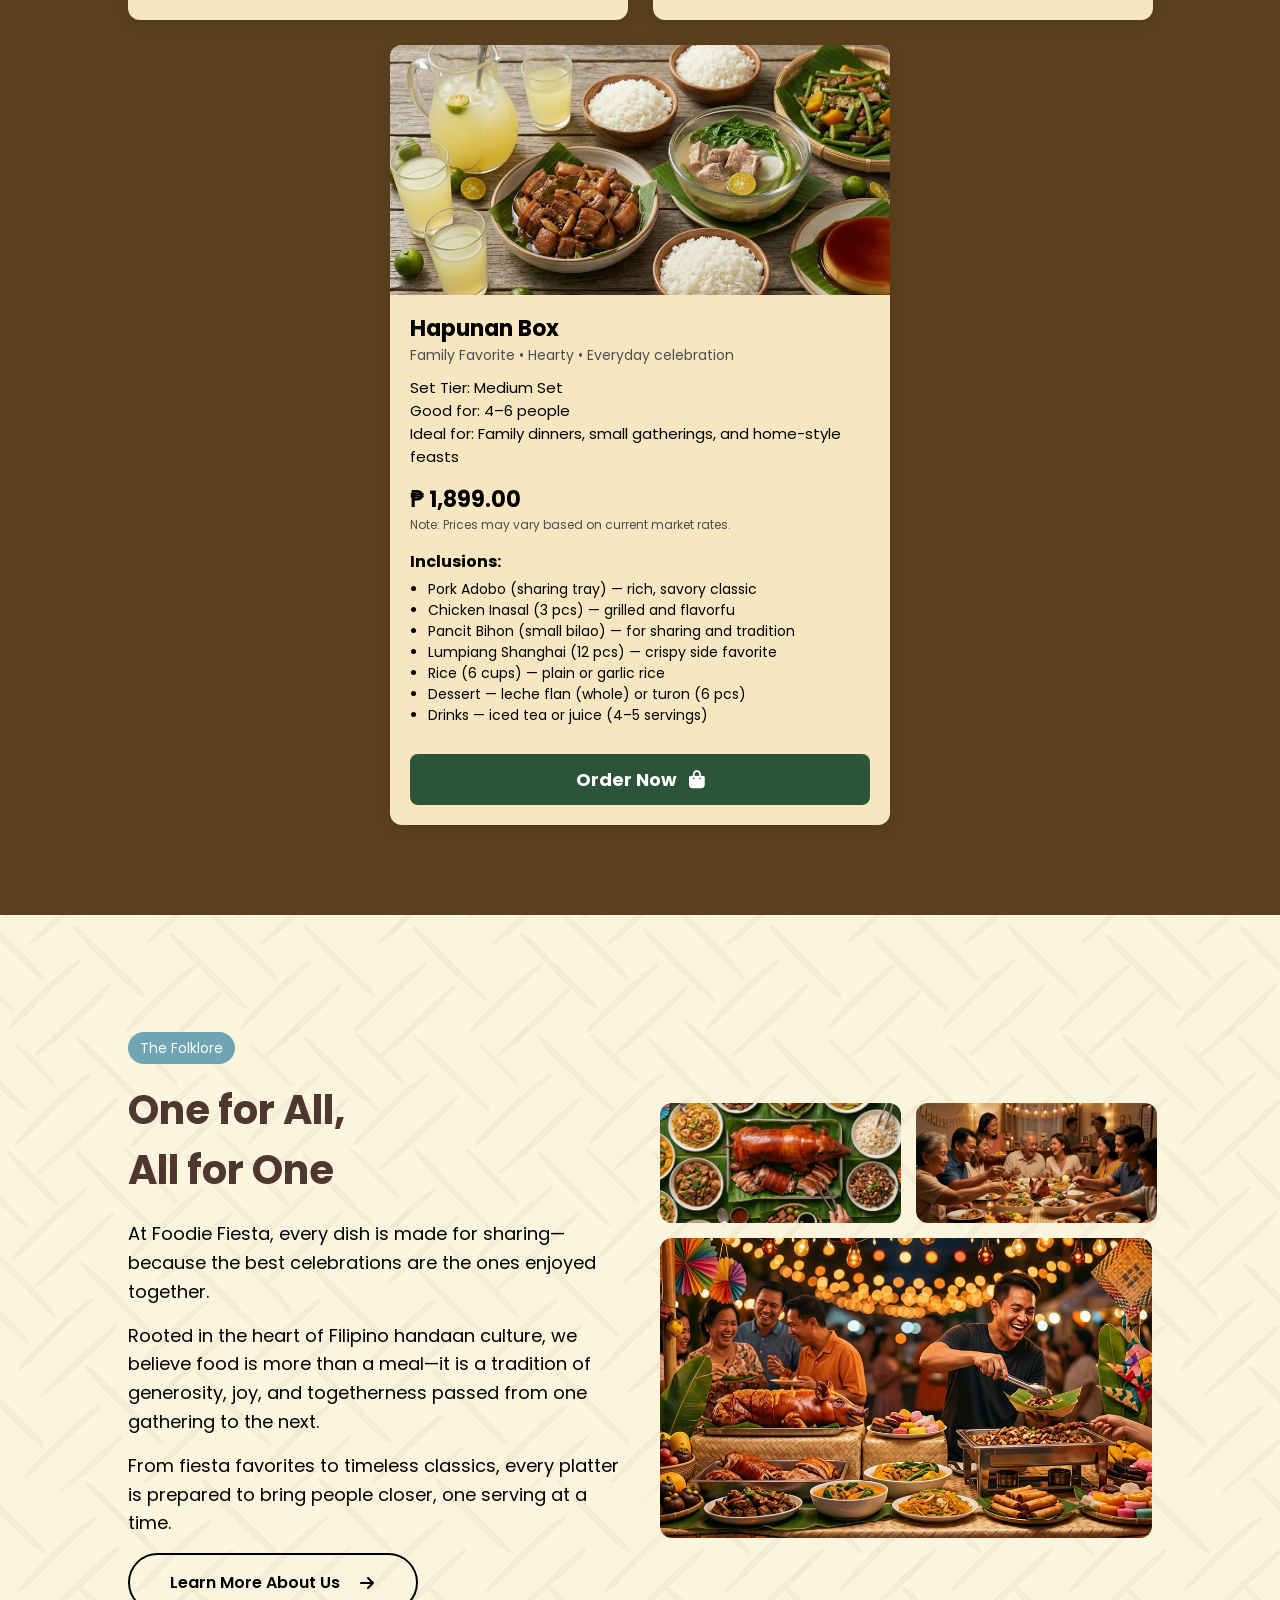
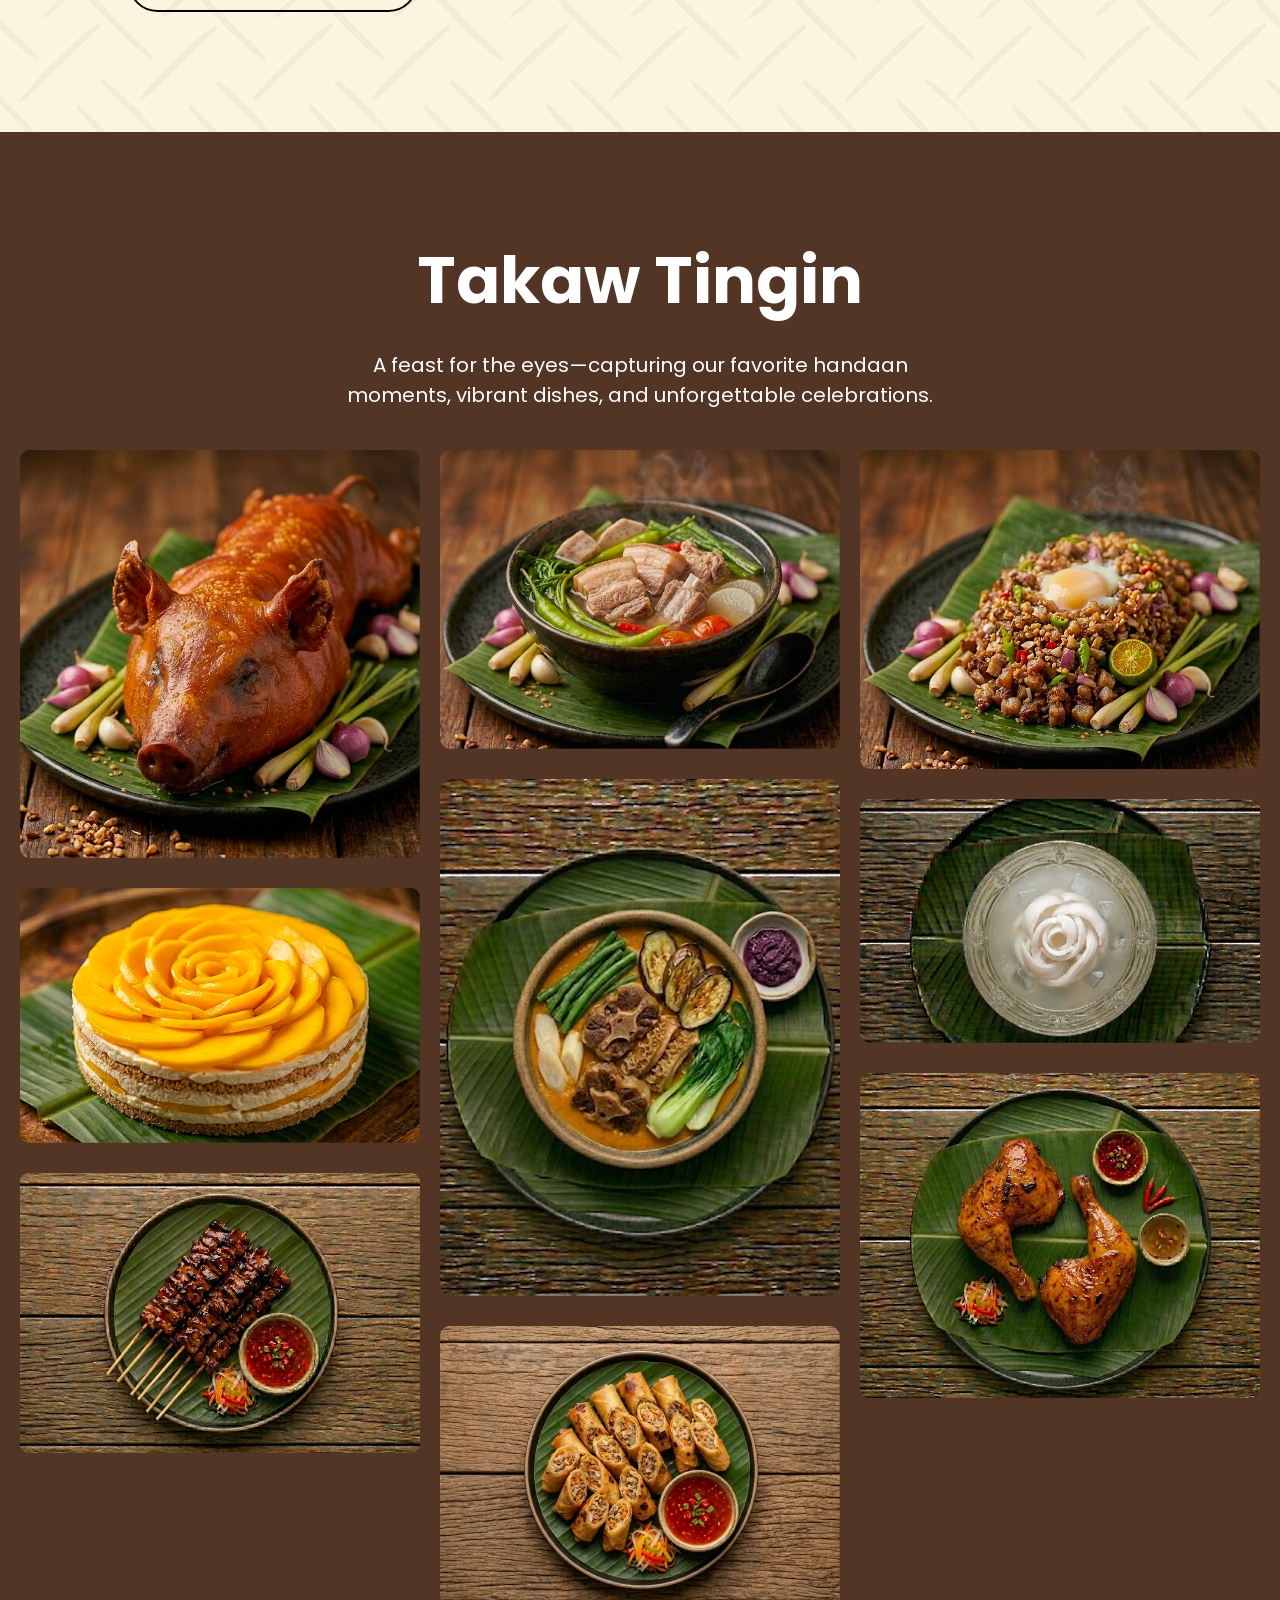
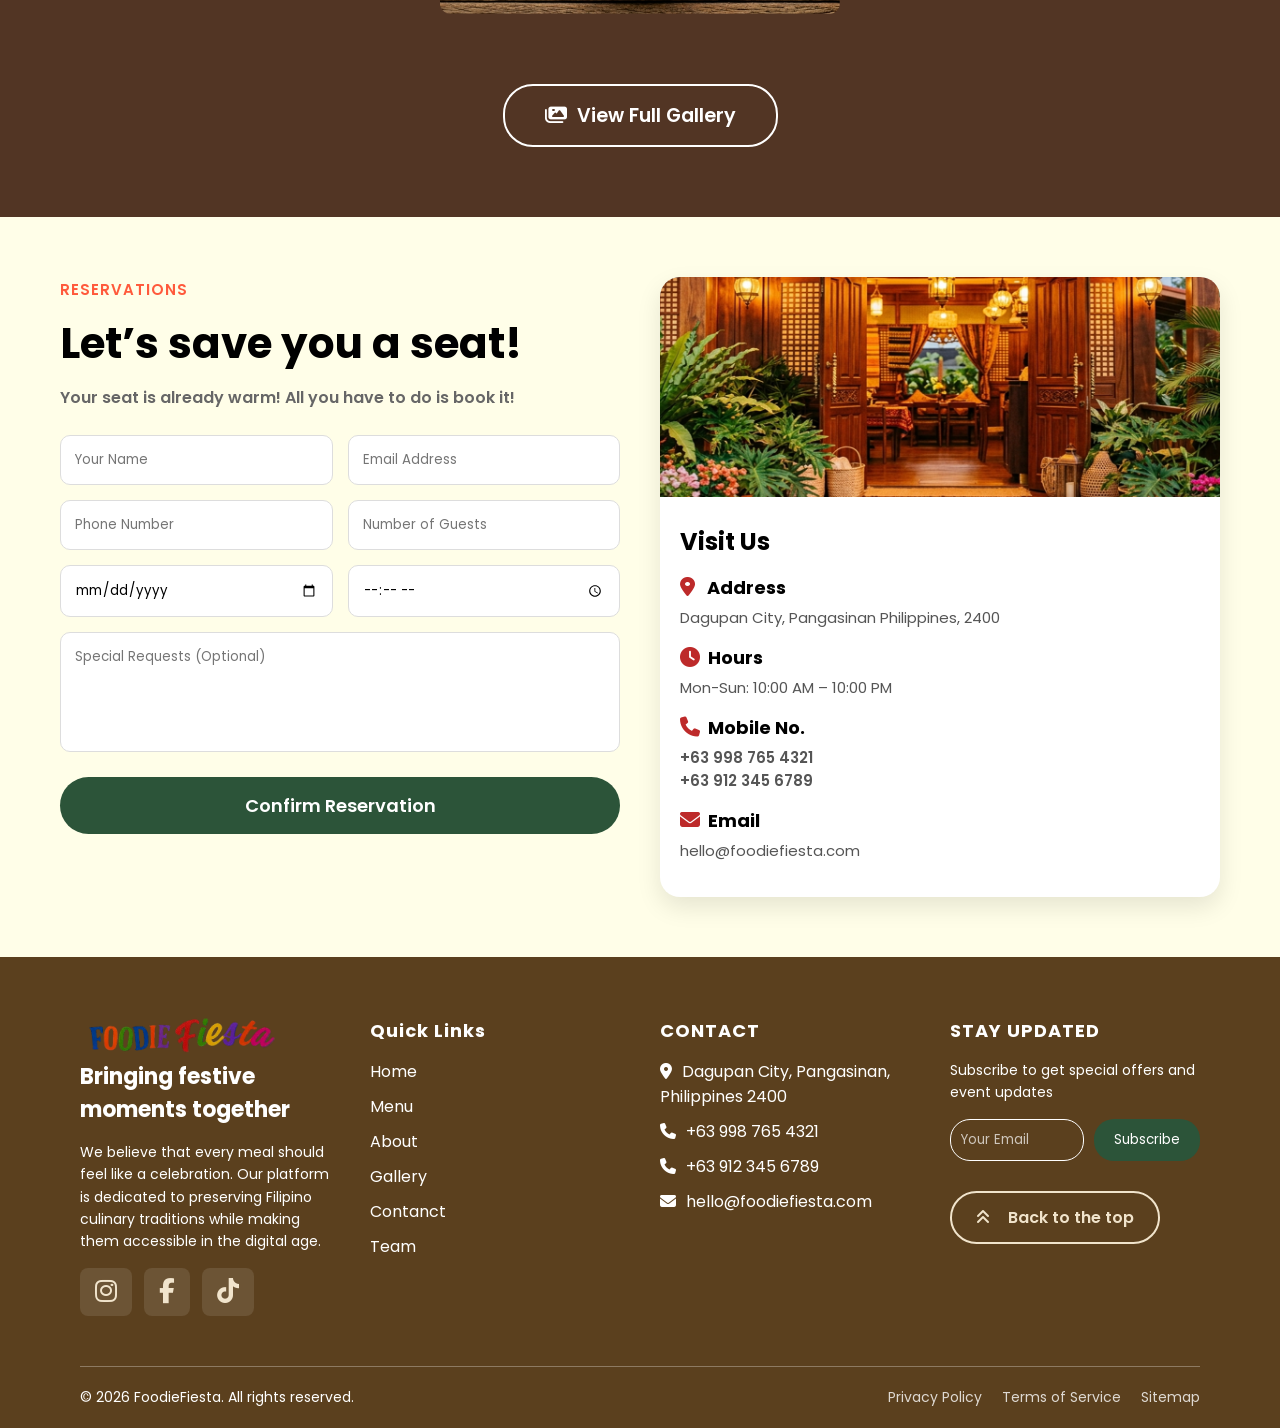
==== commit 628efac6: "update Fiesta Branches" ====
--- a/index.html
+++ b/index.html
@@ -92,8 +92,8 @@
                                 <p>Contains: Pork, Gluten</p>
                             </div>
                             <div class="food-places">
-                                <h3>Best place to buy:</h3>
-                                <p><i class="fa-solid fa-location-dot"></i> The Aristocrat Restaurant 432 San Andres St, Malate, Manila</p>
+                                <h3>Available at:</h3>
+                                <p><i class="fa-solid fa-location-dot"></i>Foodie Fiesta – Dagupan Main (AB Fernandez Ave.)</p>
                             </div>
                             <button class="order-btn">Order Now <i class="fa-solid fa-bag-shopping"></i></button>
                         </div>
@@ -115,8 +115,8 @@
                                 <p>Contains: Pork </p>
                             </div>
                             <div class="food-places">
-                                <h3>Best place to buy:</h3>
-                                <p><i class="fa-solid fa-location-dot"></i>Reyes Barbecue -  Emerald Mansion, Ortigas Center, Pasig</p>
+                                <h3>Available at:</h3>
+                                <p><i class="fa-solid fa-location-dot"></i>Foodie Fiesta – San Fabian Seaside (Tondaligan)</p>
                             </div>
                             <button class="order-btn">Order Now <i class="fa-solid fa-bag-shopping"></i></button>
                         </div>
@@ -138,8 +138,8 @@
                                 <p>Contains: Eggs, Gluten</p>
                             </div>
                             <div class="food-places">
-                                <h3>Best place to buy:</h3>
-                                <p><i class="fa-solid fa-location-dot"></i>SM Foodcourt – Various SM Supermalls nationwide</p>
+                                <h3>Available at:</h3>
+                                <p><i class="fa-solid fa-location-dot">Foodie Fiesta – Rosales Express (SM City) </i> </p>
                             </div>
                             <button class="order-btn">Order Now <i class="fa-solid fa-bag-shopping"></i></button>
                         </div>
@@ -161,8 +161,8 @@
                                 <p>Contains: Seafood, Gluten</p>
                             </div>
                             <div class="food-places">
-                                <h3>Best place to buy:</h3>
-                                <p><i class="fa-solid fa-location-dot"></i>The Aristrocrat Restaurant 432 San Andres St, Malate, Manila </p>
+                                <h3>Available at:</h3>
+                                <p><i class="fa-solid fa-location-dot"></i>Foodie Fiesta – San Fabian Seaside (Tondaligan)</p>
                             </div>
                             <button class="order-btn">Order Now <i class="fa-solid fa-bag-shopping"></i></button>
                         </div>
@@ -187,8 +187,8 @@
                                 <p>Contains: Pork</p>
                             </div>
                             <div class="food-places">
-                                <h3>Best place to buy:</h3>
-                                <p><i class="fa-solid fa-location-dot"></i>Lydia’s Lechon – Roxas Blvd, Baclaran, Parañaque</p>
+                                <h3>Available at:</h3>
+                                <p><i class="fa-solid fa-location-dot"></i> Foodie Fiesta – Dagupan Main (AB Fernandez Ave.)</p>
                             </div>
                             <button class="order-btn">Order Now <i class="fa-solid fa-bag-shopping"></i></button>
                         </div>
@@ -208,8 +208,8 @@
                                 <p>Contains: Pork, Soy</p>
                             </div>
                             <div class="food-places">
-                                <h3>Best place to buy:</h3>
-                                <p><i class="fa-solid fa-location-dot"></i>Aling Lucing – Glaciano Valdez St, Angeles City, Pampanga</p>
+                                <h3>Available at:</h3>
+                                <p><i class="fa-solid fa-location-dot"></i>Foodie Fiesta – Rosales Express (SM City)</p>
                             </div>
                             <button class="order-btn">Order Now <i class="fa-solid fa-bag-shopping"></i></button>
                         </div>
@@ -229,8 +229,8 @@
                                 <p>Contains: Chicken</p>
                             </div>
                             <div class="food-places">
-                                <h3>Best place to buy:</h3>
-                                <p><i class="fa-solid fa-location-dot"></i>Mang Inasal – Nationwide locations including SM City Rosales</p>
+                                <h3>Available at:</h3>
+                                <p><i class="fa-solid fa-location-dot"></i>Foodie Fiesta – San Fabian Seaside (Tondaligan)</p>
                             </div>
                             <button class="order-btn">Order Now <i class="fa-solid fa-bag-shopping"></i></button>
                         </div>
@@ -250,8 +250,8 @@
                                 <p>Contains: Peanuts, Shellfish</p>
                             </div>
                             <div class="food-places">
-                                <h3>Best place to buy:</h3>
-                                <p><i class="fa-solid fa-location-dot"></i>Barrio Fiesta – Various locations including SM City North EDSA</p>
+                                <h3>Available at:</h3>
+                                <p><i class="fa-solid fa-location-dot"></i>Foodie Fiesta – Dagupan Main (AB Fernandez Ave.)</p>
                             </div>
                             <button class="order-btn">Order Now <i class="fa-solid fa-bag-shopping"></i></button>
                         </div>
@@ -275,8 +275,8 @@
                                 <p>Contains: Dairy</p>
                             </div>
                             <div class="food-places">
-                                <h3>Best place to buy:</h3>
-                                <p><i class="fa-solid fa-location-dot"></i>Razon’s of Guagua – Various locations including Robinson's Place Manila</p>
+                                <h3>Available at:</h3>
+                                <p><i class="fa-solid fa-location-dot"></i>Foodie Fiesta – San Fabian Seaside (Tondaligan)</p>
                             </div>
                             <button class="order-btn">Order Now <i class="fa-solid fa-bag-shopping"></i></button>
                         </div>
@@ -296,8 +296,8 @@
                                 <p>Contains: Eggs, Dairy</p>
                             </div>
                             <div class="food-places">
-                                <h3>Best place to buy:</h3>
-                                <p><i class="fa-solid fa-location-dot"></i>Mary Grace Cafe – Various locations including SM City Dagupan</p>
+                                <h3>Available at:</h3>
+                                <p><i class="fa-solid fa-location-dot"></i>Foodie Fiesta – Dagupan Main (AB Fernandez Ave.)</p>
                             </div>
                             <button class="order-btn">Order Now <i class="fa-solid fa-bag-shopping"></i></button>
                         </div>
@@ -317,8 +317,8 @@
                                 <p>Contains: Dairy, Gluten, Mangoes</p>
                             </div>
                             <div class="food-places">
-                                <h3>Best place to buy:</h3>
-                                <p><i class="fa-solid fa-location-dot"></i>Max’s Restaurant - SM City Rosales, McArthur Highway, Rosales, Pangasinan</p>
+                                <h3>Available at:</h3>
+                                <p><i class="fa-solid fa-location-dot"></i>Foodie Fiesta – Rosales Express (SM City)</p>
                             </div>
                             <button class="order-btn">Order Now <i class="fa-solid fa-bag-shopping"></i></button>
                         </div>
@@ -338,8 +338,8 @@
                                 <p>Contains: Gluten</p>
                             </div>
                             <div class="food-places">
-                                <h3>Best place to buy:</h3>
-                                <p><i class="fa-solid fa-location-dot"></i> SM Supermarket – SM City Dagupan and Rosales branches</p>
+                                <h3>Available at:</h3>
+                                <p><i class="fa-solid fa-location-dot"></i>Foodie Fiesta – Rosales Express (SM City)</p>
                             </div>
                             <button class="order-btn">Order Now <i class="fa-solid fa-bag-shopping"></i></button>
                         </div>
@@ -363,8 +363,8 @@
                                 <p>None </p>
                             </div>
                             <div class="food-places">
-                                <h3>Best place to buy:</h3>
-                                <p><i class="fa-solid fa-location-dot"></i>Wendy’s Philippines – Various locations including SM City Clark</p>
+                                <h3>Available at:</h3>
+                                <p><i class="fa-solid fa-location-dot"></i>All Foodie Fiesta Branches</p>
                             </div>
                             <button class="order-btn">Order Now <i class="fa-solid fa-bag-shopping"></i></button>
                         </div>
@@ -384,8 +384,8 @@
                                 <p>None </p>
                             </div>
                             <div class="food-places">
-                                <h3>Best place to buy:</h3>
-                                <p><i class="fa-solid fa-location-dot"></i>Chowking – Nationwide locations including Dagupan City </p>
+                                <h3>Available at:</h3>
+                                <p><i class="fa-solid fa-location-dot"></i>All Foodie Fiesta Branches</p>
                             </div>
                             <button class="order-btn">Order Now <i class="fa-solid fa-bag-shopping"></i></button>
                         </div>
@@ -405,8 +405,8 @@
                                 <p>None </p>
                             </div>
                             <div class="food-places">   
-                                <h3>Best place to buy:</h3>
-                                <p><i class="fa-solid fa-location-dot"></i>Mary Grace Cafe – Various locations including SM City Dagupan</p>
+                                <h3>Available at:</h3>
+                                <p><i class="fa-solid fa-location-dot"></i>All Foodie Fiesta Branches</p>
                             </div>
                             <button class="order-btn">Order Now <i class="fa-solid fa-bag-shopping"></i></button>
                         </div>
@@ -426,8 +426,8 @@
                                 <p>None </p>
                             </div>
                             <div class="food-places">
-                                <h3>Best place to buy:</h3>
-                                <p><i class="fa-solid fa-location-dot"></i>Coco Fresh – Various mall kiosks and standalone stores</p>
+                                <h3>Available at:</h3>
+                                <p><i class="fa-solid fa-location-dot"></i>All Foodie Fiesta Branches</p>
                             </div>
                             <button class="order-btn">Order Now <i class="fa-solid fa-bag-shopping"></i></button>
                         </div>
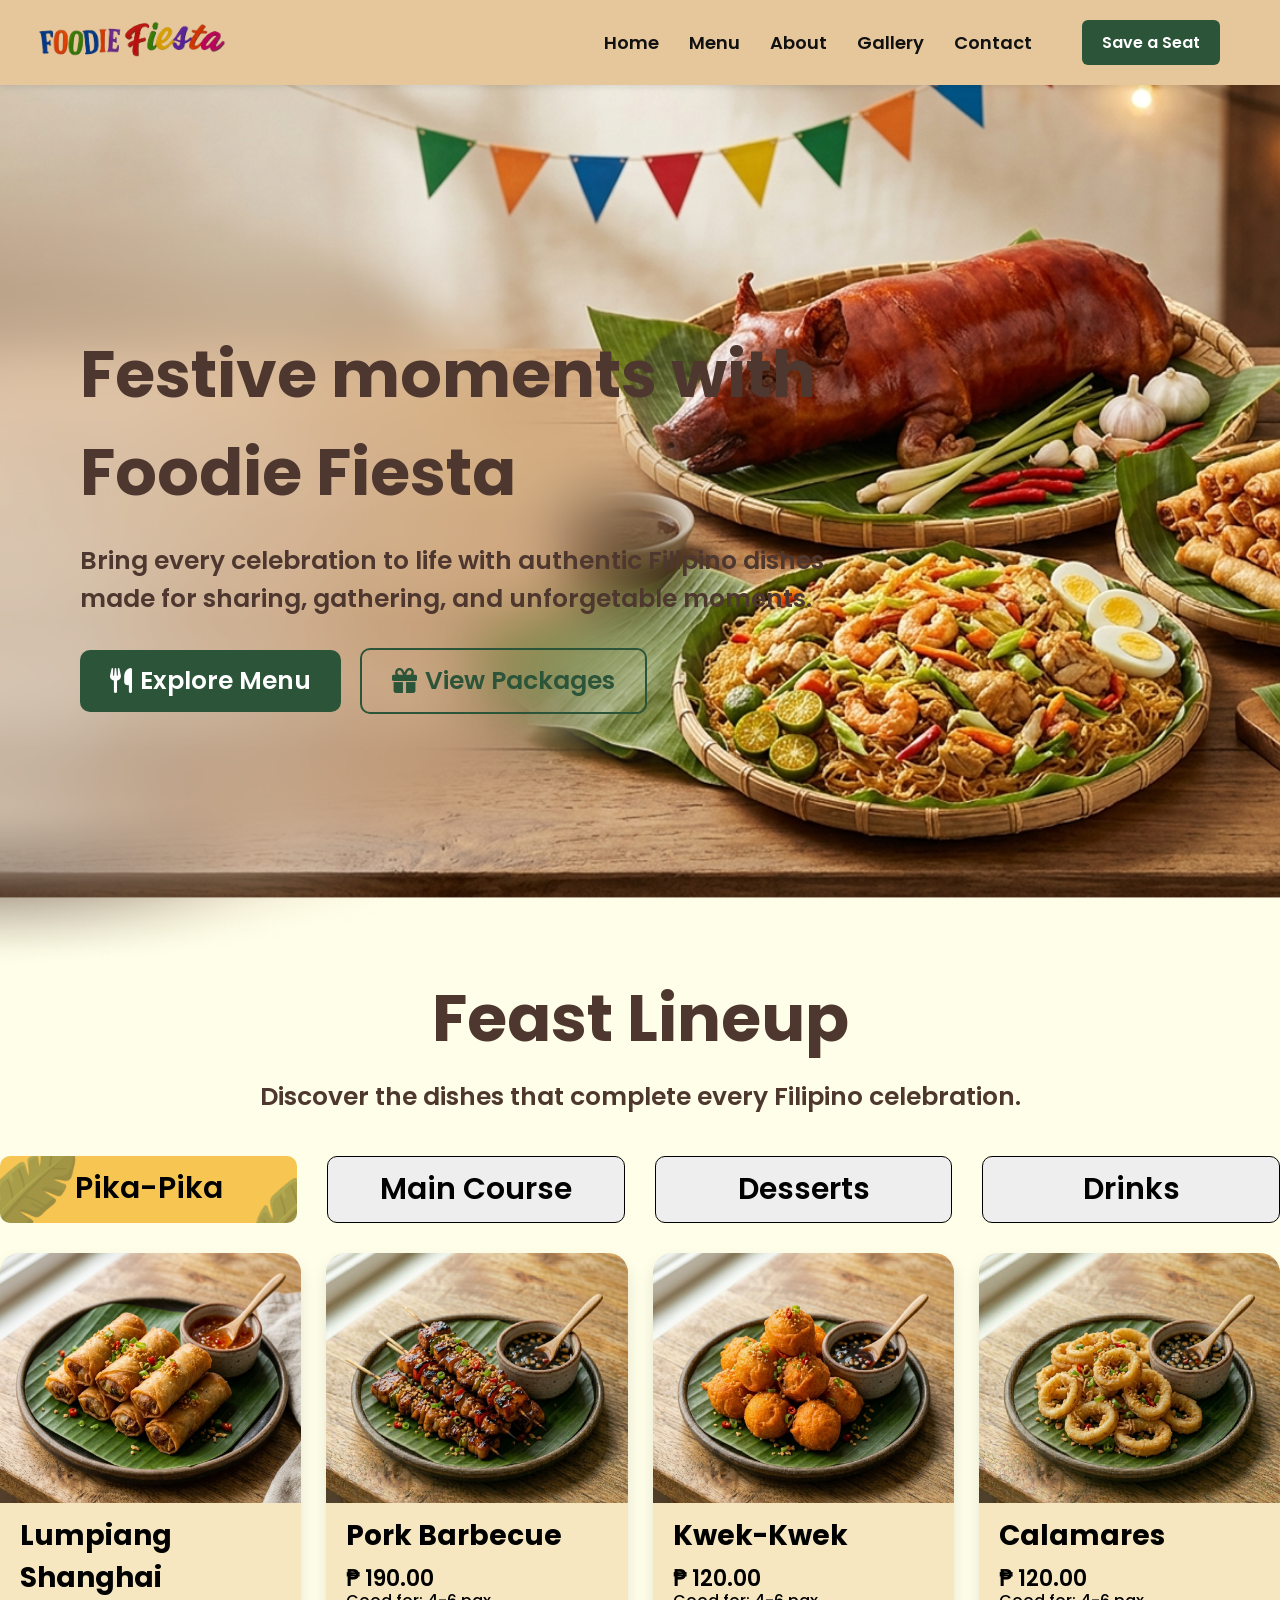
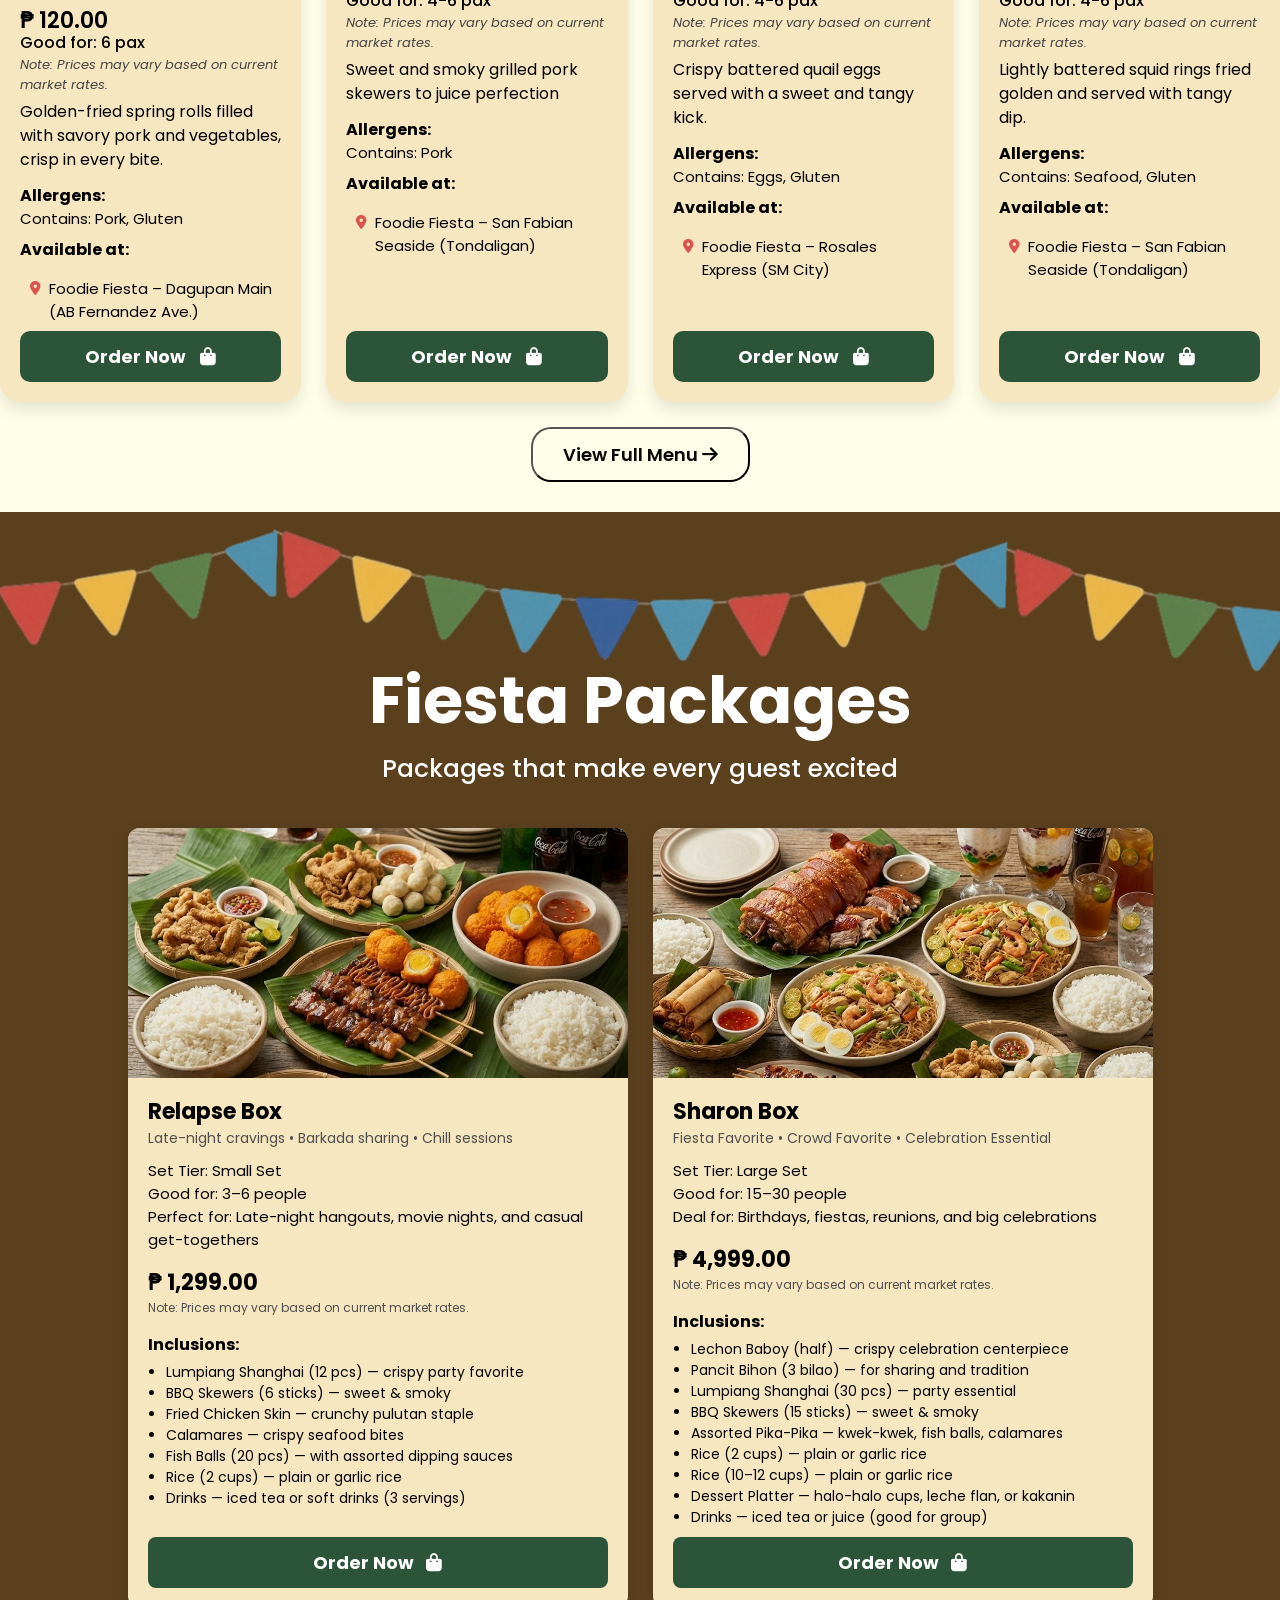
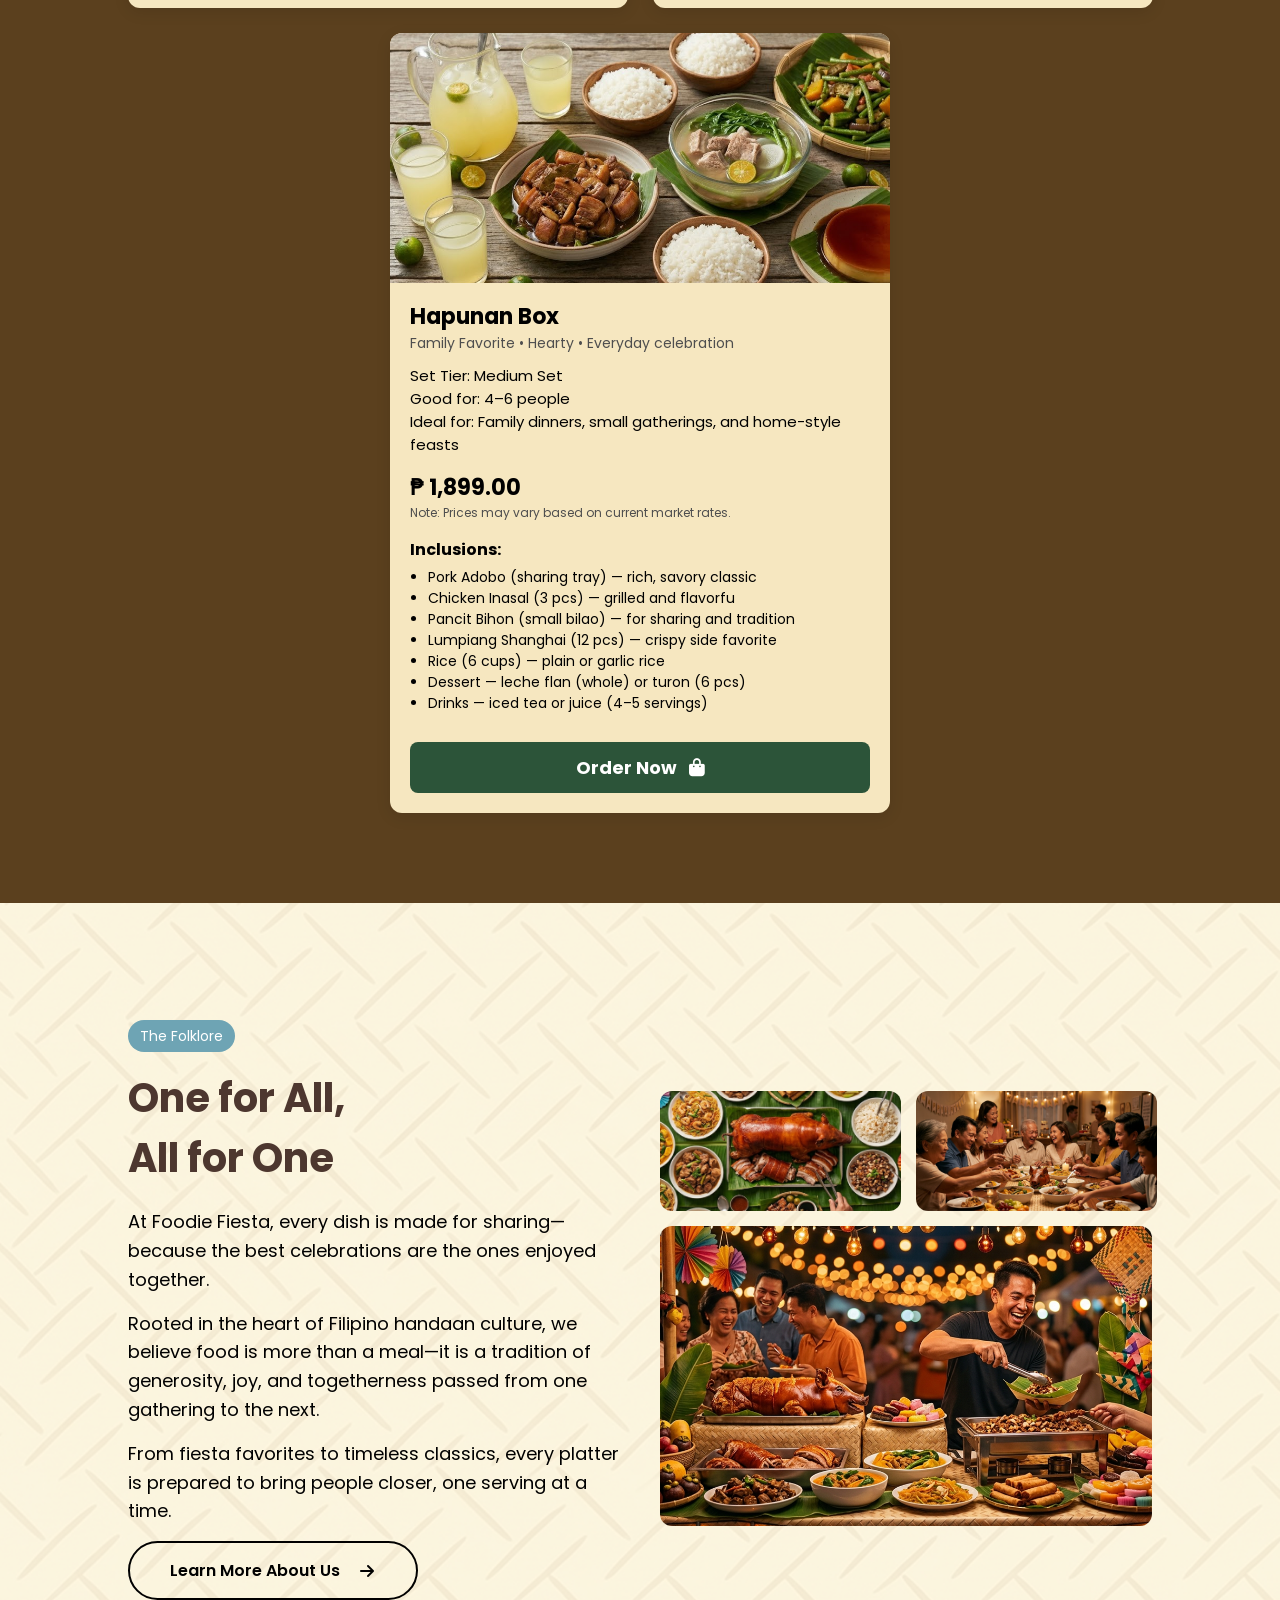
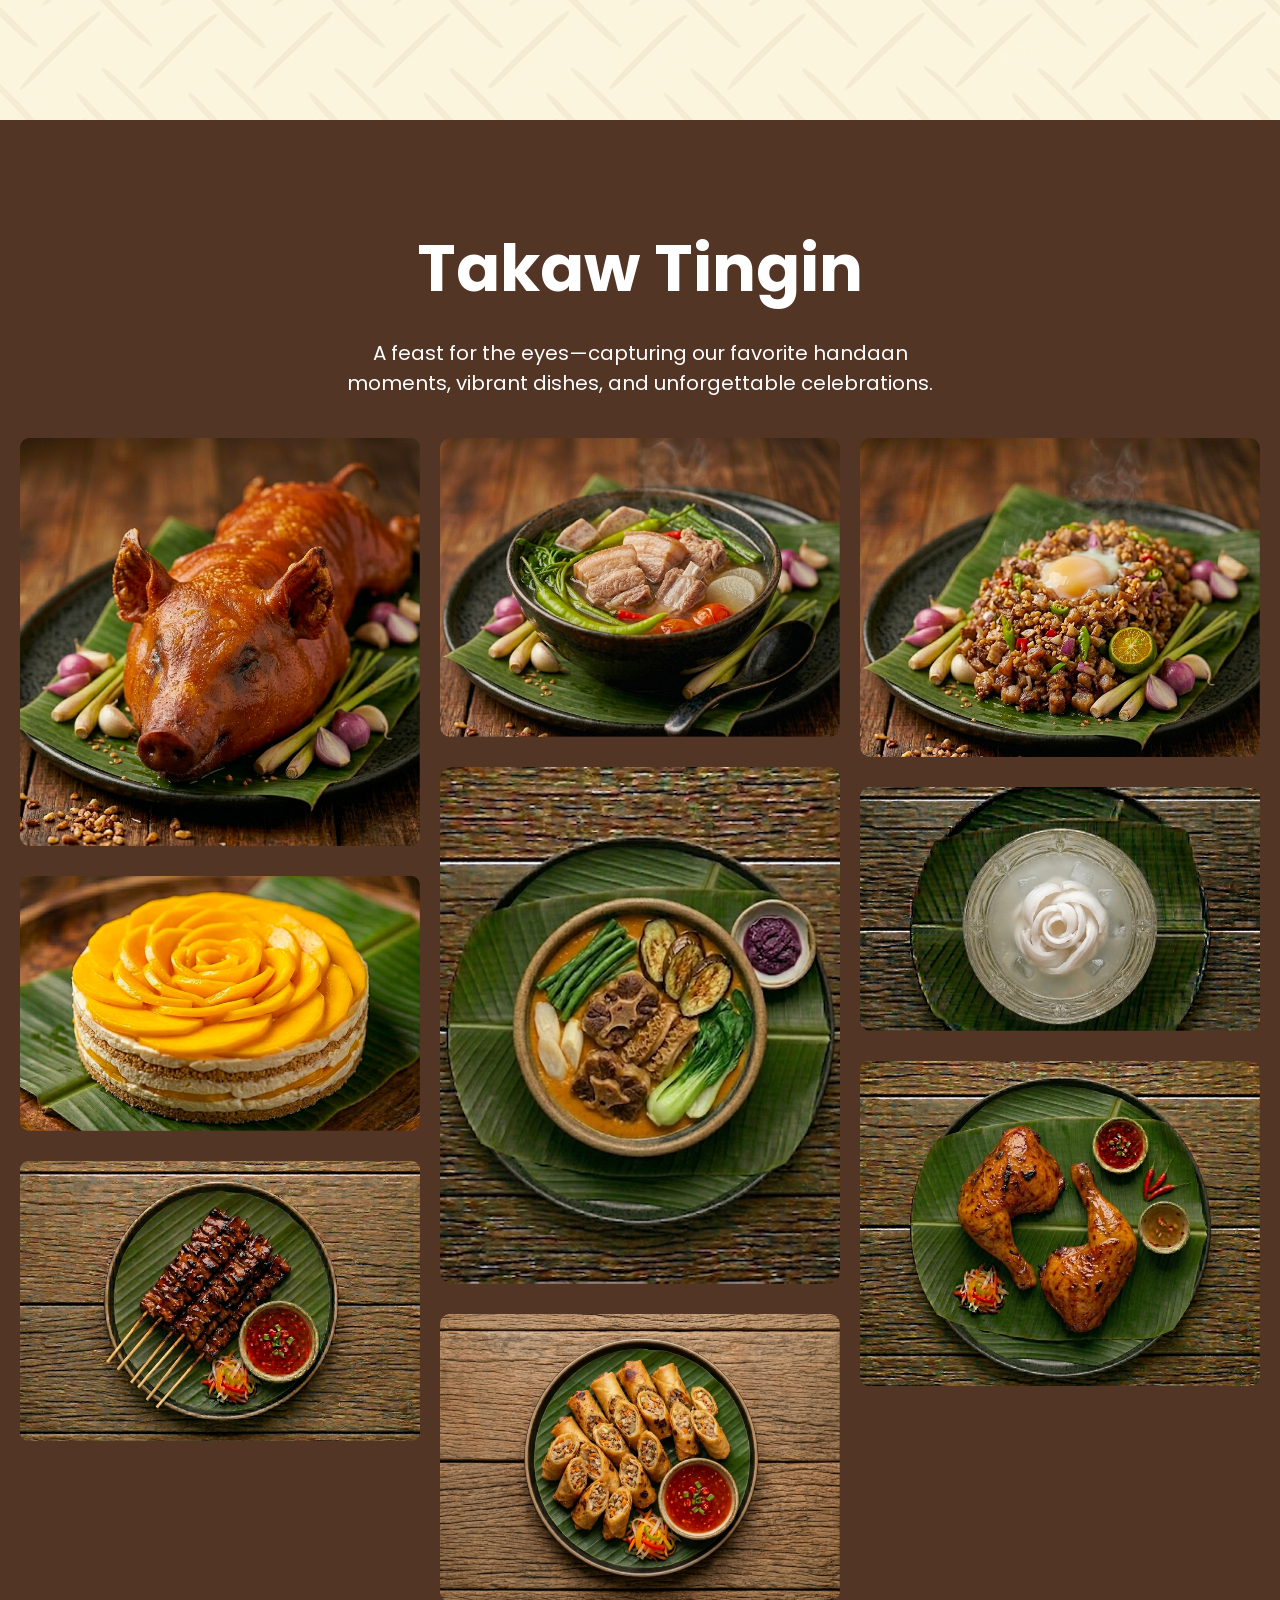
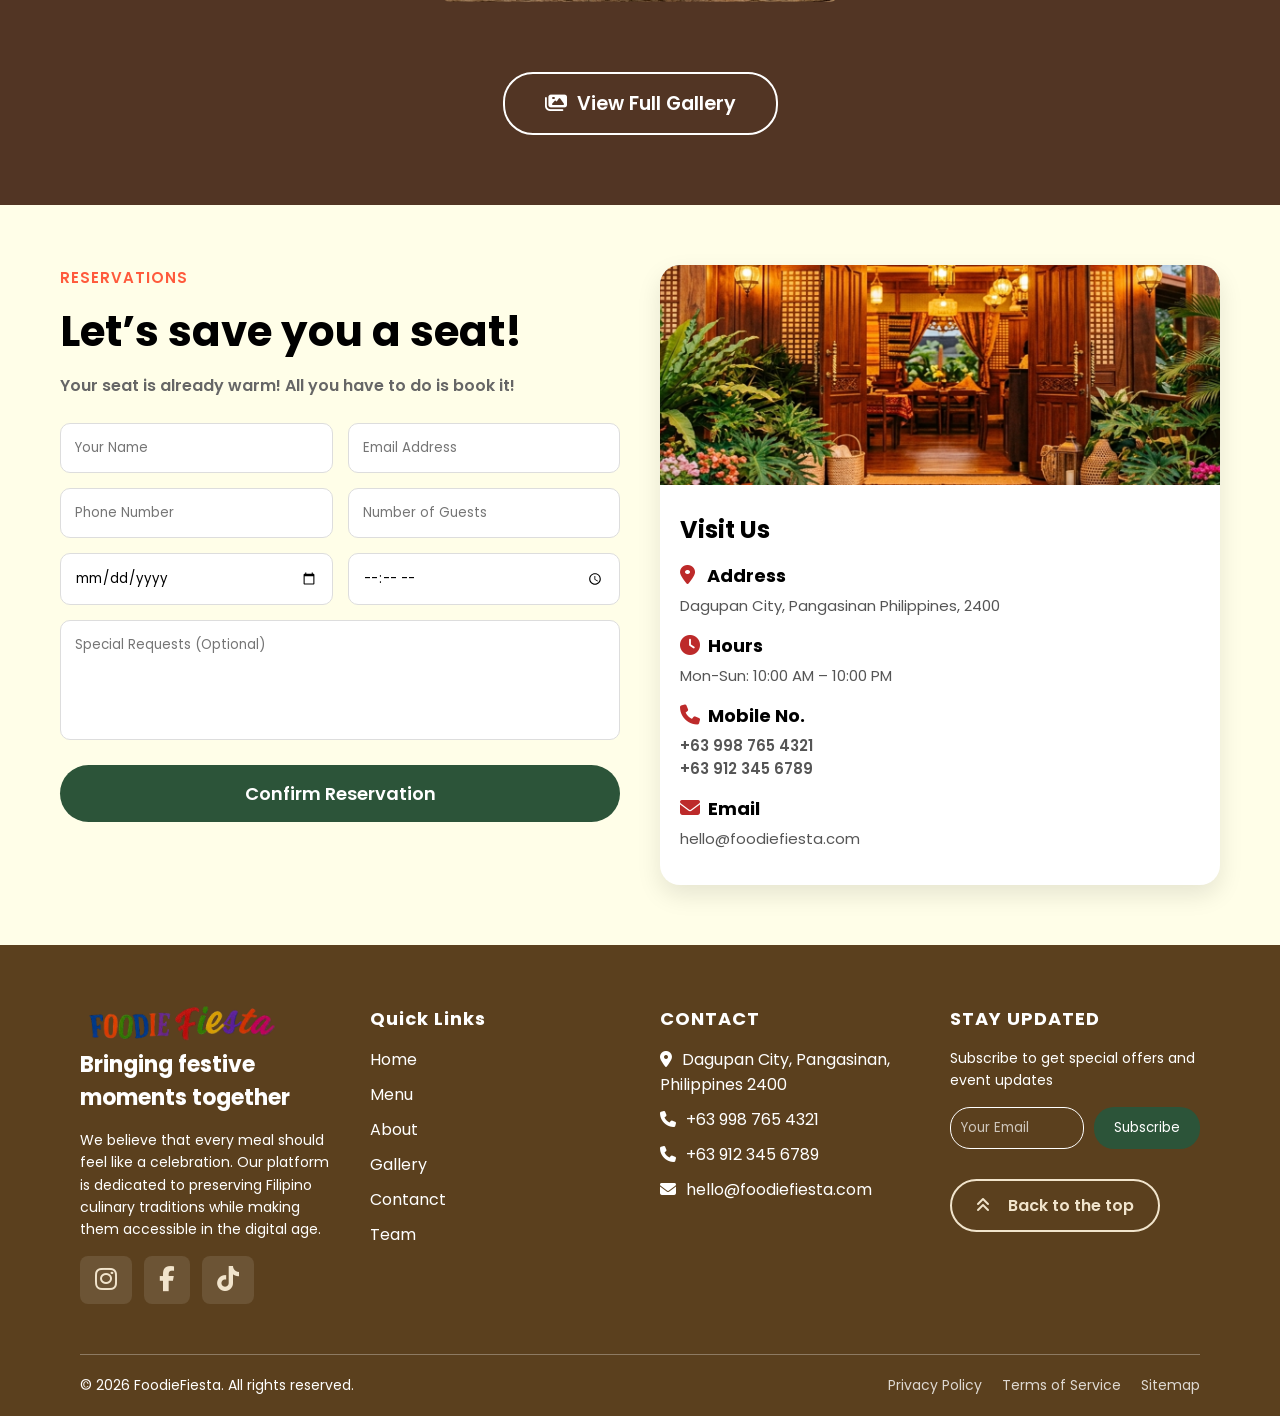
==== commit f7e865e0: "update Fiesta Branches" ====
--- a/index.html
+++ b/index.html
@@ -139,7 +139,7 @@
                             </div>
                             <div class="food-places">
                                 <h3>Available at:</h3>
-                                <p><i class="fa-solid fa-location-dot">Foodie Fiesta – Rosales Express (SM City) </i> </p>
+                                <p><i class="fa-solid fa-location-dot"></i>Foodie Fiesta – Rosales Express (SM City)</p>
                             </div>
                             <button class="order-btn">Order Now <i class="fa-solid fa-bag-shopping"></i></button>
                         </div>
@@ -432,7 +432,7 @@
                             <button class="order-btn">Order Now <i class="fa-solid fa-bag-shopping"></i></button>
                         </div>
                     </div>
-                </div>
+                </div> 
 
             </div>
             <button class="view-menu-btn">View Full Menu <i class="fa-solid fa-arrow-right"></i></button>
--- a/styles.css
+++ b/styles.css
@@ -239,6 +239,9 @@
     box-shadow: 0 8px 16px rgba(0, 0, 0, 0.1);
 
     transition: transform 0.35s ease, box-shadow 0.35s ease;
+
+    display: flex;
+    flex-direction: column;
 }
 
 .food-card:hover {
@@ -266,6 +269,10 @@
 .food-content {
     padding: 0 20px 20px;
     color: #000000;
+
+    display: flex;
+    flex-direction: column;
+    flex-grow: 1;
 }
 
 .food-name {
@@ -302,7 +309,7 @@
 
 .food-allergens,
 .food-places {
-    margin-bottom: 20px;
+    margin-bottom: 0;
 }
 
 .food-allergens {
@@ -334,7 +341,7 @@
     font-size: 14px;
 }
 
-.order-btn {
+.food-card .order-btn {
     width: 100%;
     background-color: #2C5439;
     color: white;
@@ -345,9 +352,11 @@
     font-weight: bold;
     cursor: pointer;
     transition: background-color 0.3s ease;
-}
-
-.order-btn:hover {
+
+    margin-top: auto; /* 🔥 IMPORTANT */
+}
+
+.food-card .order-btn:hover {
     background-color: #23432d;
 }
 
@@ -590,7 +599,7 @@
     margin-top: 5px;
 }
 
-.order-btn {
+.packages .order-btn {
     width: 100%;
     padding: 12px;
     background: #2C5439;
@@ -604,11 +613,11 @@
     transition: 0.3s;
 }
 
-.order-btn:hover {
+.packages .order-btn:hover {
     background: #23432d;
 }
 
-.order-btn i {
+.packages .order-btn i {
     margin-left: 8px;
 }
 
@@ -1440,8 +1449,9 @@
         font-size: 12px;
     }
 
-    .order-btn {
+    .food-card .order-btn {
         font-size: 16px;
+        padding: 7px;
     }
 
     .view-menu-btn {
@@ -1570,8 +1580,9 @@
         font-size: 13px;
     }
 
-    .order-btn {
-        font-size: 10px;
+    .packages .order-btn {
+        font-size: 16px;
+        padding: 7px;
         margin-top: 10px;
     }
 
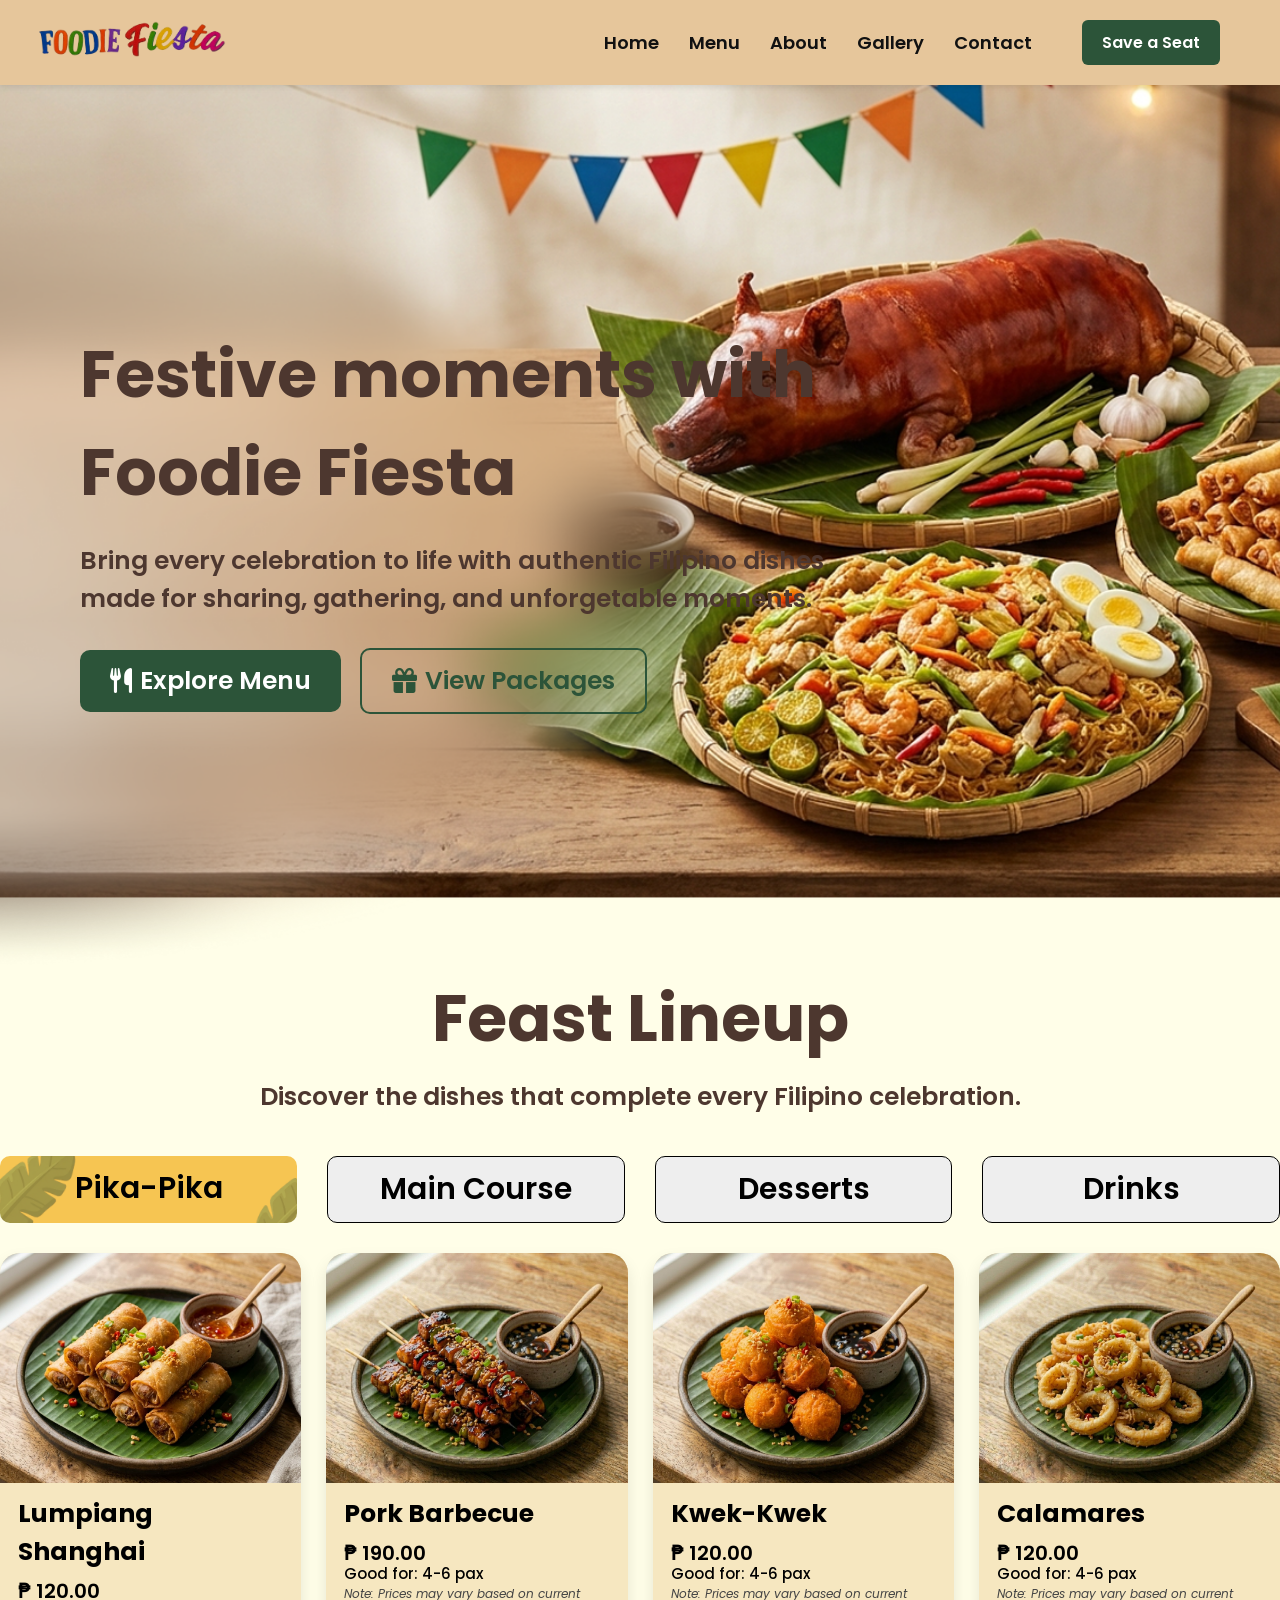
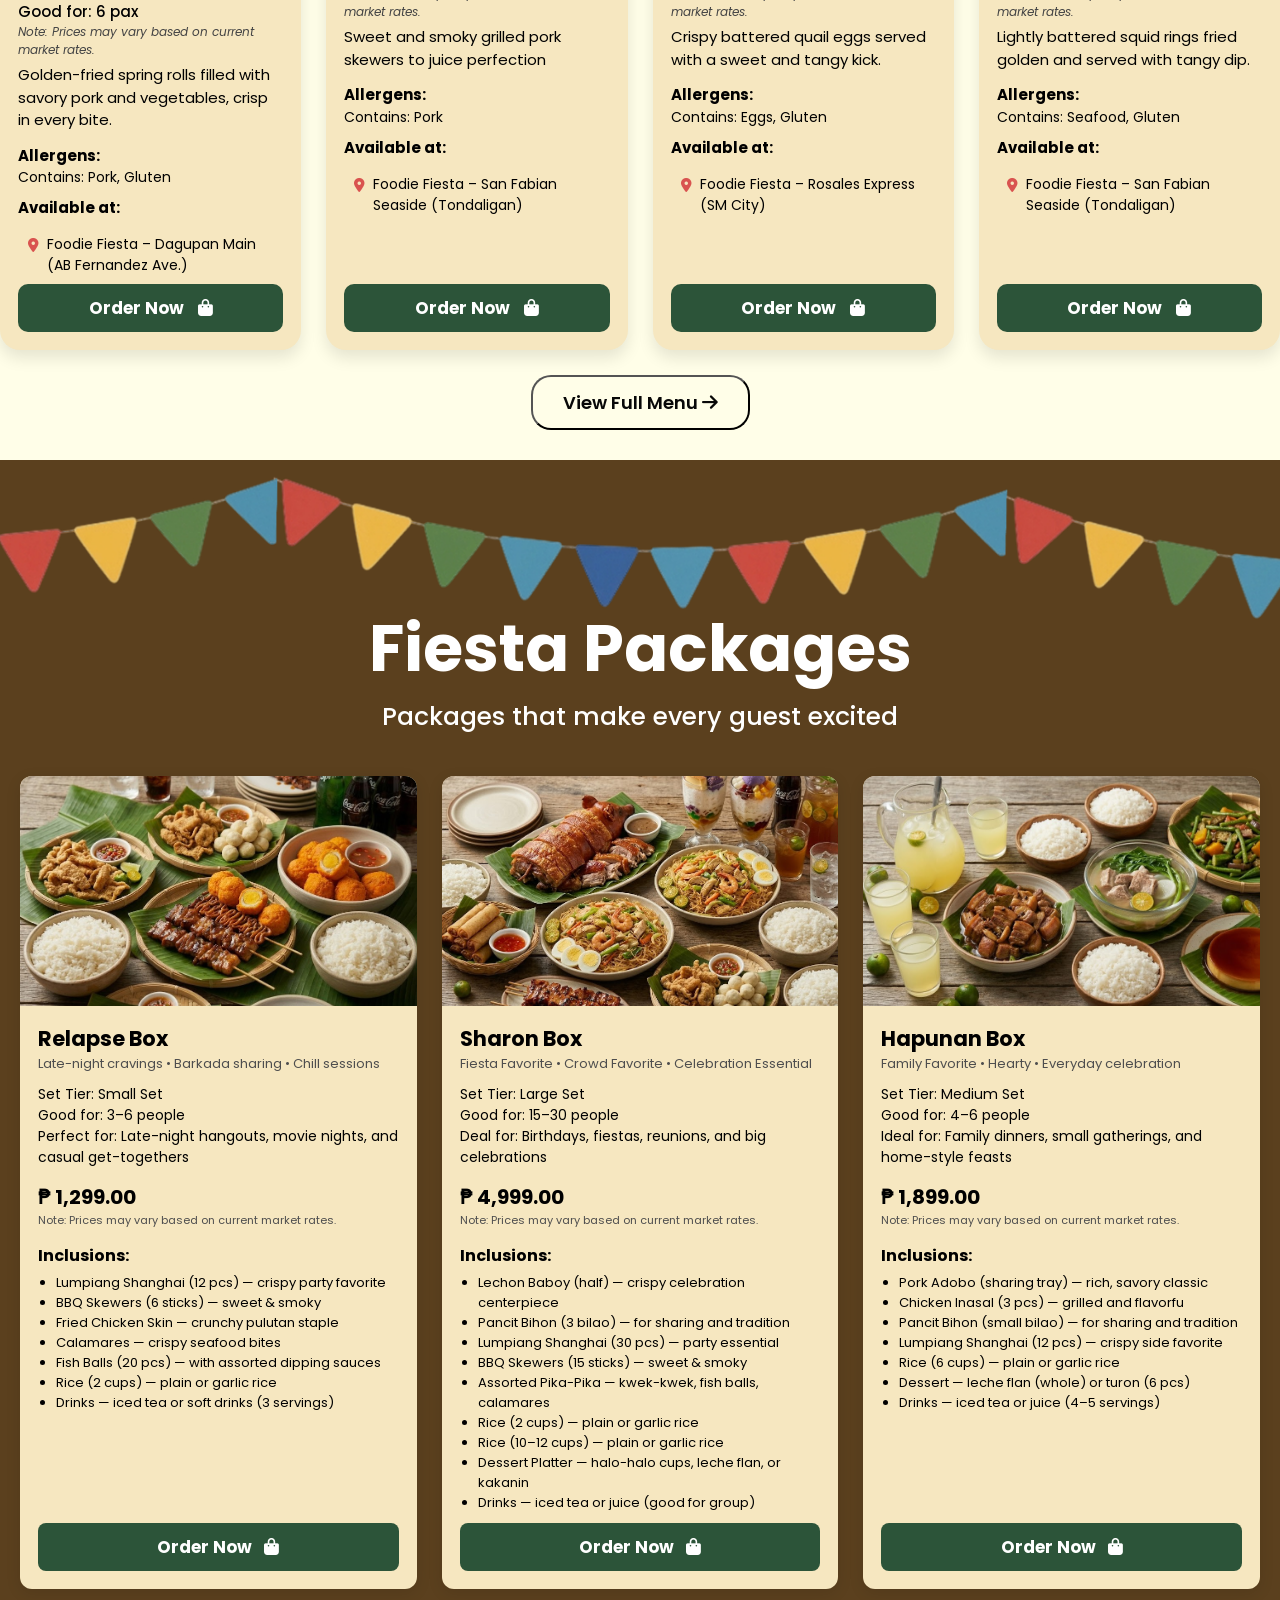
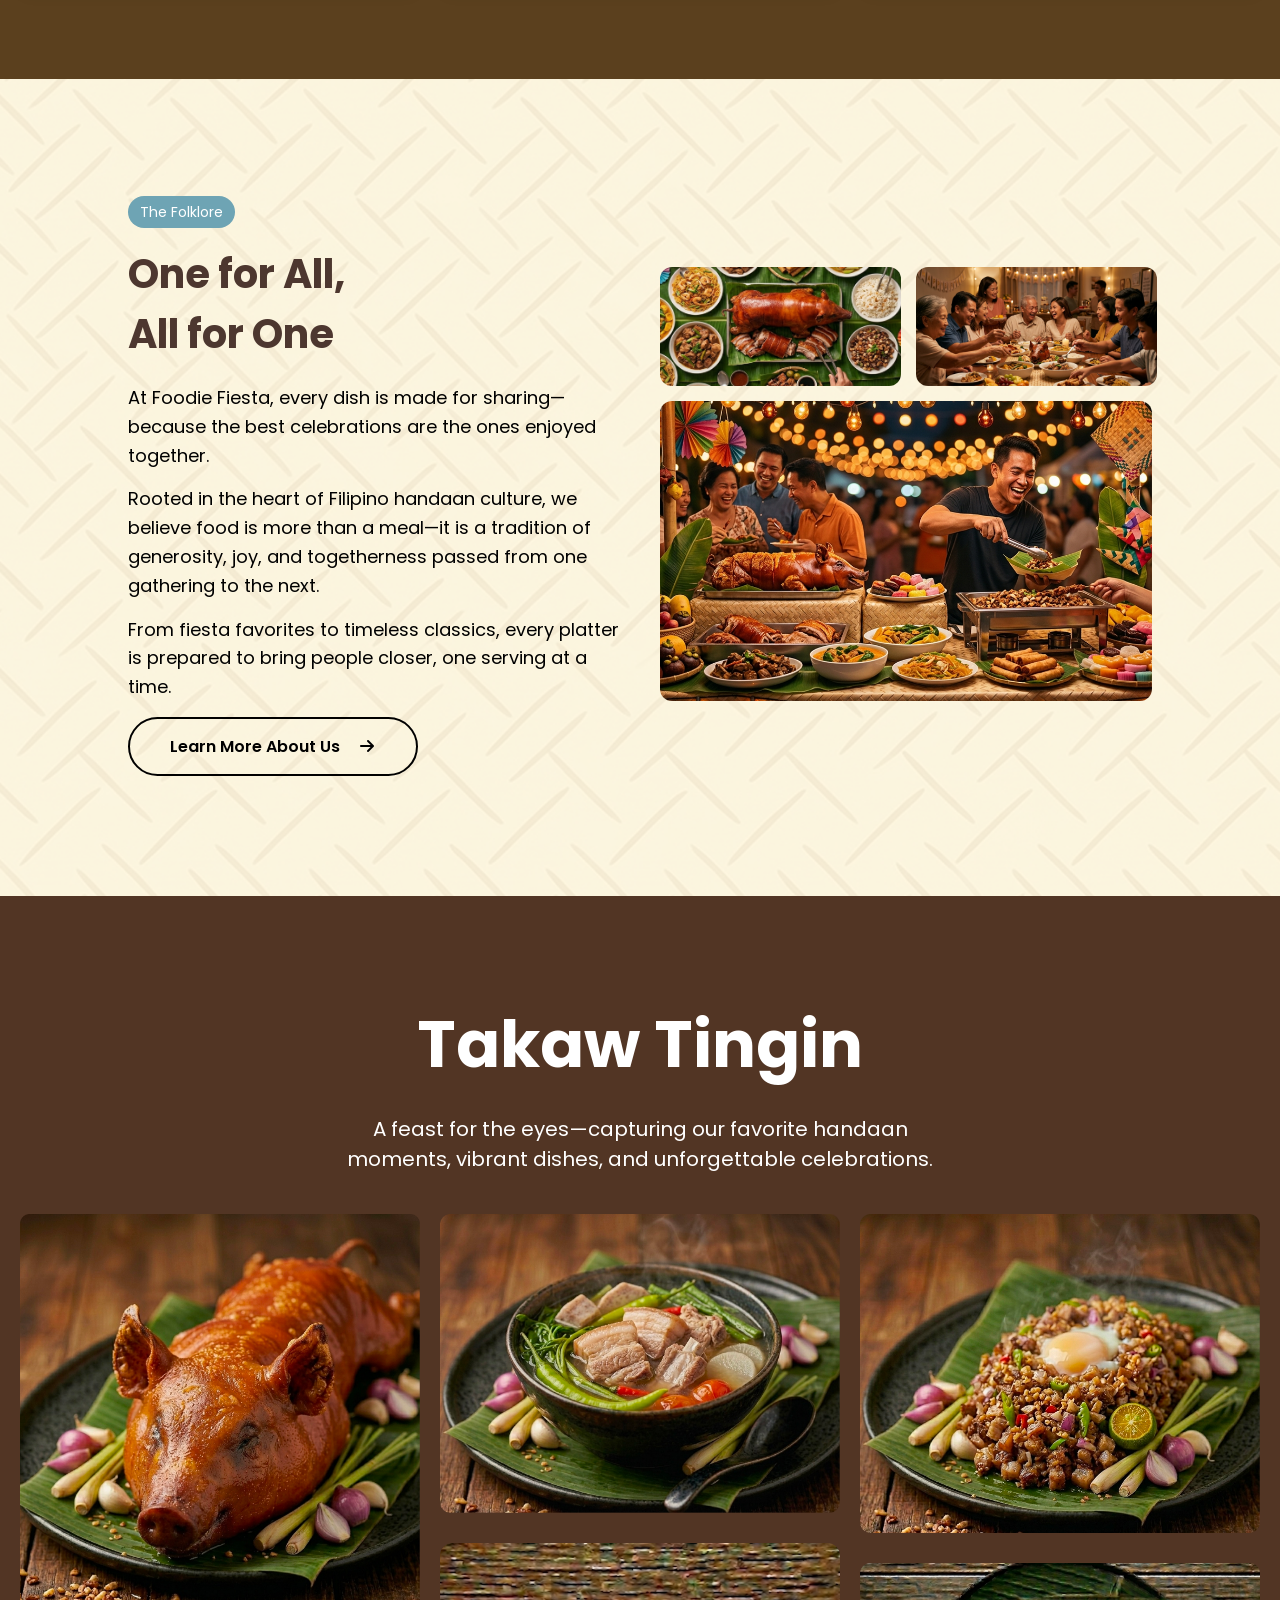
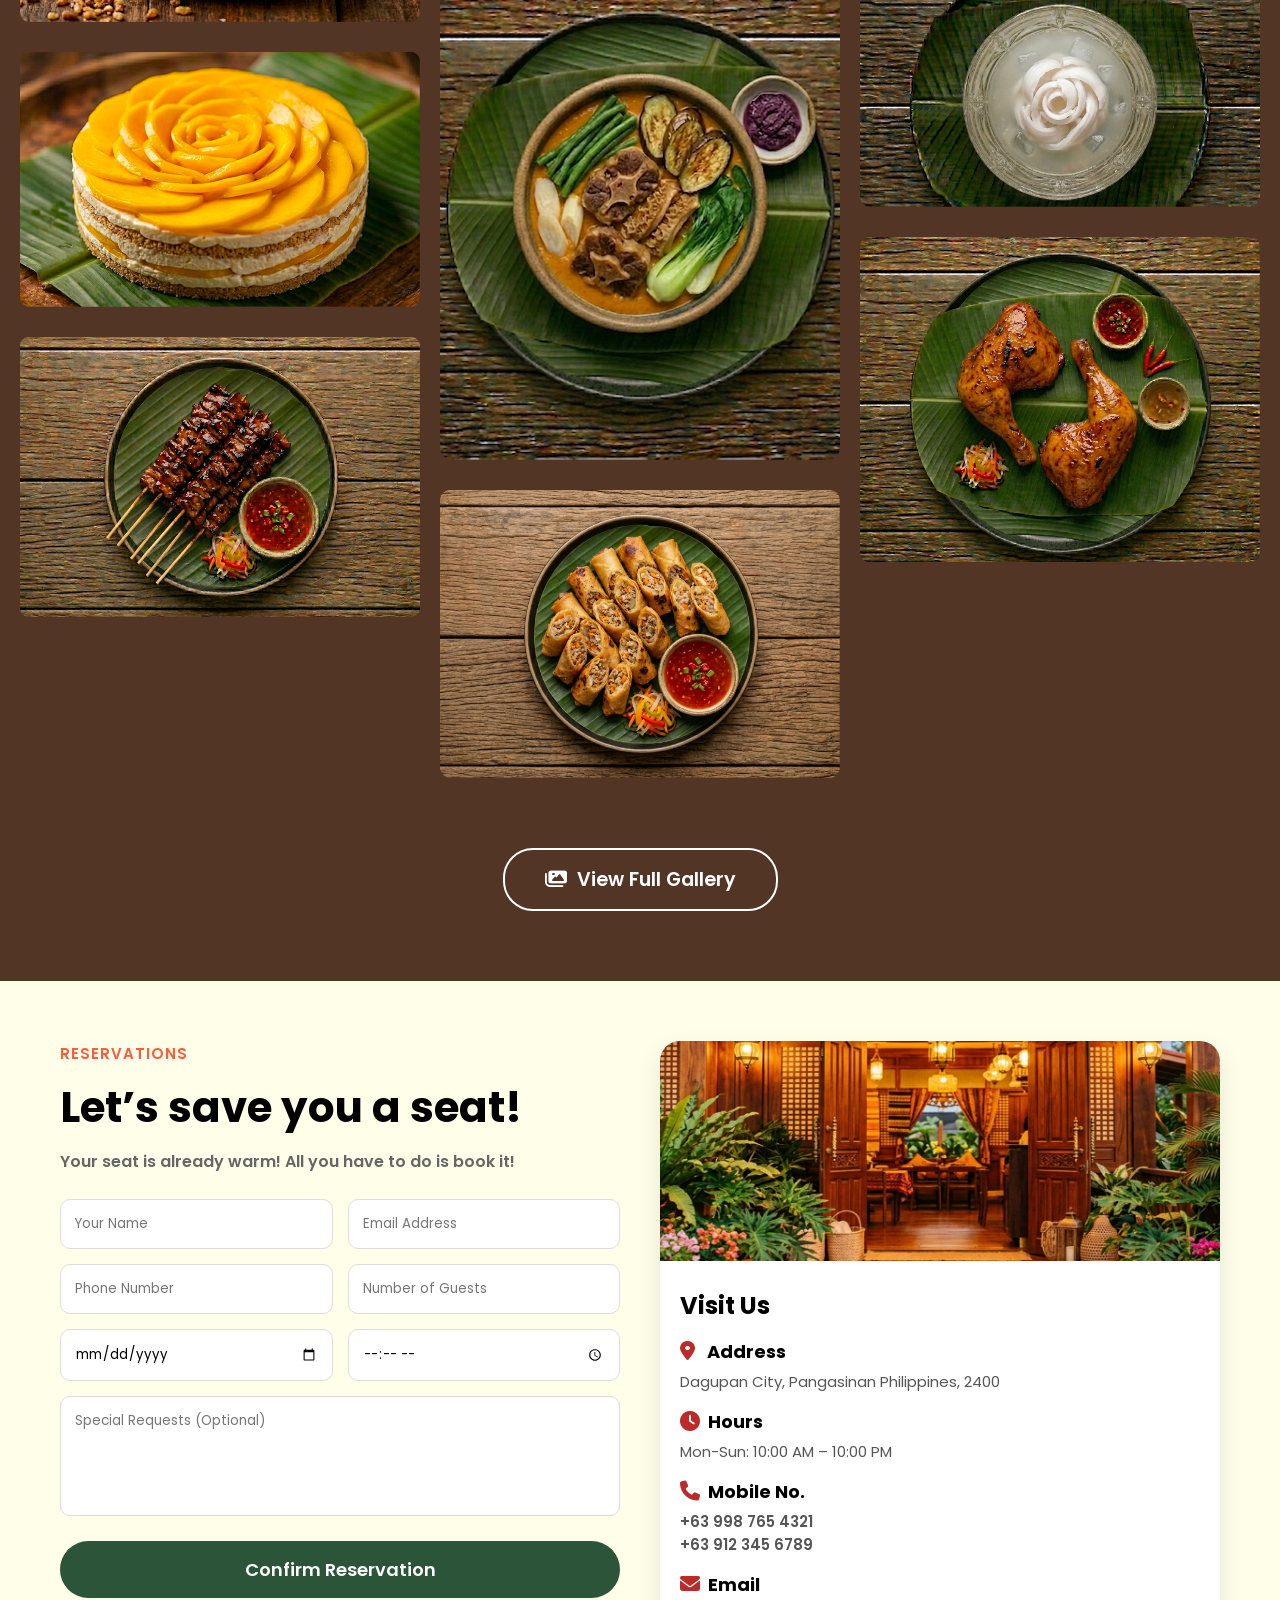
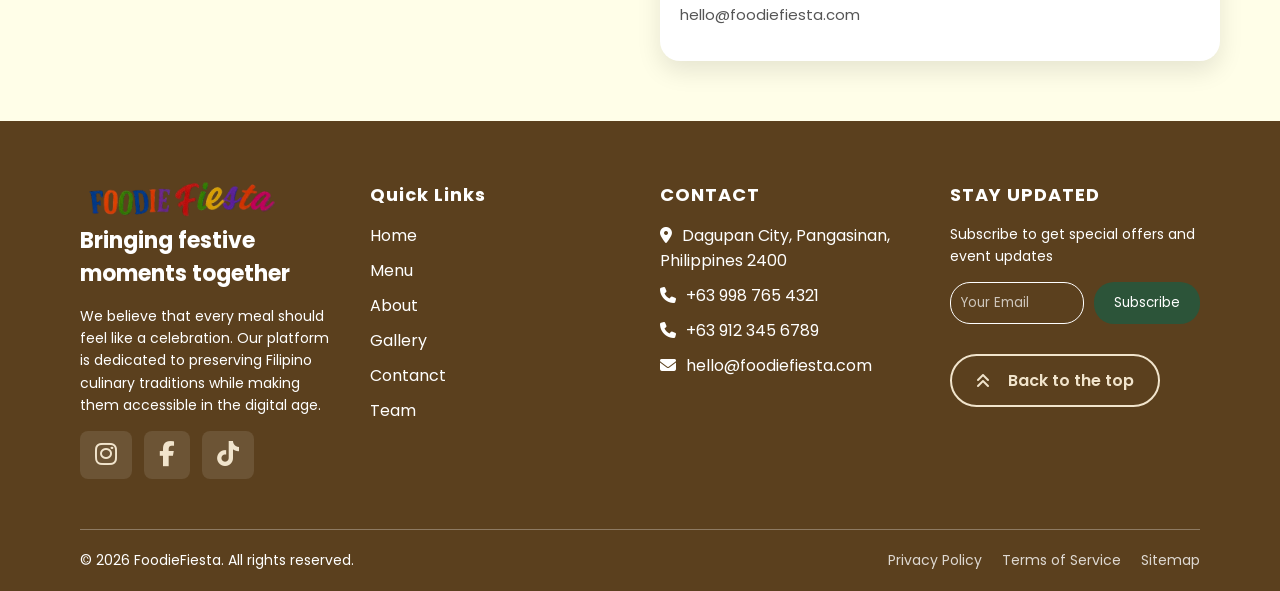
==== commit 4d2a6016: "add logo click and  toogle close function" ====
--- a/index.html
+++ b/index.html
@@ -14,9 +14,12 @@
     <nav class="navbar">
         <div class="nav-container">
 
-            <div class="nav-logo">
-                <img src="assets/images/logo.png" alt="logo">
-            </div>
+            <a href="#Home">
+                <div class="nav-logo">
+                    <img src="assets/images/logo.png" alt="logo">
+                </div>
+            </a>
+
 
             <input type="checkbox" id="menu-toggle-checkbox">
             <label for="menu-toggle-checkbox" class="menu-toggle"></label>
@@ -817,5 +820,18 @@
         </div>
     </footer>
 
+
+    <script>
+        const menuCheckbox = document.getElementById("menu-toggle-checkbox");
+        const navLinks = document.querySelectorAll(".nav-menu a, .nav-btn");
+    
+        navLinks.forEach(link => {
+            link.addEventListener("click", () => {
+                menuCheckbox.checked = false;
+            });
+        });
+    </script>
+
+
 </body>
 </html>
--- a/styles.css
+++ b/styles.css
@@ -233,7 +233,8 @@
 .food-card {
     background-color: #F6E7C0;
     width: 100%;
-    max-width: 400px;
+    max-width: 360px;
+    justify-self: center;
     border-radius: 20px;
     overflow: hidden;
     box-shadow: 0 8px 16px rgba(0, 0, 0, 0.1);
@@ -255,7 +256,7 @@
 
 .food-image img {
     width: 100%;
-    height: 250px;
+    height: 230px;
     object-fit: cover;
 
     transition: transform 0.35s ease;
@@ -267,7 +268,7 @@
 
 
 .food-content {
-    padding: 0 20px 20px;
+    padding: 0 18px 18px;
     color: #000000;
 
     display: flex;
@@ -276,33 +277,33 @@
 }
 
 .food-name {
-    font-size: 28px;
+    font-size: 25px;
     font-weight: bold;
     margin: 5px 0;
 }
 
 .food-price {
-    font-size: 22px;
+    font-size: 20px;
     font-weight: 600;
     margin: 0;
 }
 
 .food-serving {
-    font-size: 16px;
+    font-size: 15px;
     margin: 0;
     font-weight: 500;
     line-height: 0.8;
 }
 
 .food-note {
-    font-size: 13px;
+    font-size: 12px;
     color: #444444;
     margin: 5px 0  5px;
     font-style: italic;
 }
 
 .food-description {
-    font-size: 16px;
+    font-size: 15px;
     line-height: 1.5;
     margin: 0 0 5px 0;
 }
@@ -318,14 +319,14 @@
 
 .food-allergens h3,
 .food-places h3 {
-    font-size: 16px;
+    font-size: 15px;
     font-weight: bold;
     margin: 15px 0;
 }
 
 .food-allergens p,
 .food-places p {
-    font-size: 15px;
+    font-size: 14px;
 }
 
 .food-places p {
@@ -346,9 +347,9 @@
     background-color: #2C5439;
     color: white;
     border: none;
-    padding: 12px;
+    padding: 11px;
     border-radius: 10px;
-    font-size: 18px;
+    font-size: 17px;
     font-weight: bold;
     cursor: pointer;
     transition: background-color 0.3s ease;
@@ -506,8 +507,10 @@
 
 .packages-card {
     background: #F6E7C0;
-    width: 500px;
-    height: 780px;
+    width: min(100%, 440px);
+    max-width: 440px;
+    height: auto;
+    flex: 1 1 340px;
     border-radius: 12px;
     overflow: hidden;
     box-shadow: 0 4px 15px rgba(0,0,0,0.1);
@@ -527,7 +530,7 @@
 
 .packages-image img {
     width: 100%;
-    height: 250px;
+    height: 230px;
     object-fit: cover;
     transition: transform 0.4s ease;
 }
@@ -539,7 +542,7 @@
 
 
 .packages-content {
-    padding: 10px 20px 20px 20px;
+    padding: 10px 18px 18px;
     text-align: left;
     color: black;
 
@@ -549,12 +552,12 @@
 }
 
 .packages-name {
-    font-size: 22px;
+    font-size: 21px;
     margin:  0;
 }
 
 .packages-tag {
-    font-size: 14px;
+    font-size: 13px;
     color: #4E4E4E;
     margin-top: 0;
     margin-bottom: 10px;
@@ -564,9 +567,9 @@
 .packages-features {
     list-style: none;
     padding: 0;
-    margin-bottom: 15px;
+    margin-bottom: 14px;
     margin-top: 0;
-    font-size: 15px;
+    font-size: 14px;
 }
 
 .packages-features li {
@@ -575,40 +578,41 @@
 }
 
 .packages-price {
-    font-size: 22px;
+    font-size: 20px;
     font-weight: bold;
     color: black;
     margin: 0;
 }
 
 .packages-note {
-    font-size: 12px;
+    font-size: 11px;
     color: #4E4E4E;
     margin-top: 0;
 }
 
 .inclusions-title {
     font-weight: bold;
-    margin-top: 15px;
+    margin-top: 14px;
     margin-bottom: 0;
 }
 
 .inclusions-list {
     padding-left: 18px;
-    font-size: 14px;
+    font-size: 13px;
     margin-top: 5px;
+    margin-bottom: 10px;
 }
 
 .packages .order-btn {
     width: 100%;
-    padding: 12px;
+    padding: 11px;
     background: #2C5439;
     color: white;
     border: none;
     border-radius: 8px;
     margin-top: auto;
     cursor: pointer;
-    font-size: 18px;
+    font-size: 17px;
     font-weight: bold;
     transition: 0.3s;
 }
@@ -1406,6 +1410,10 @@
         max-width: 100%;
     }
 
+    .food-content {
+        padding: 0 16px 16px;
+    }
+
     .food-image img {
         height: 200px;
     }
@@ -1539,8 +1547,9 @@
 
     .packages-card {
         width: 100%;
-        max-width: auto;
+        max-width: 420px;
         height: auto;
+        flex-basis: auto;
     }
 
 
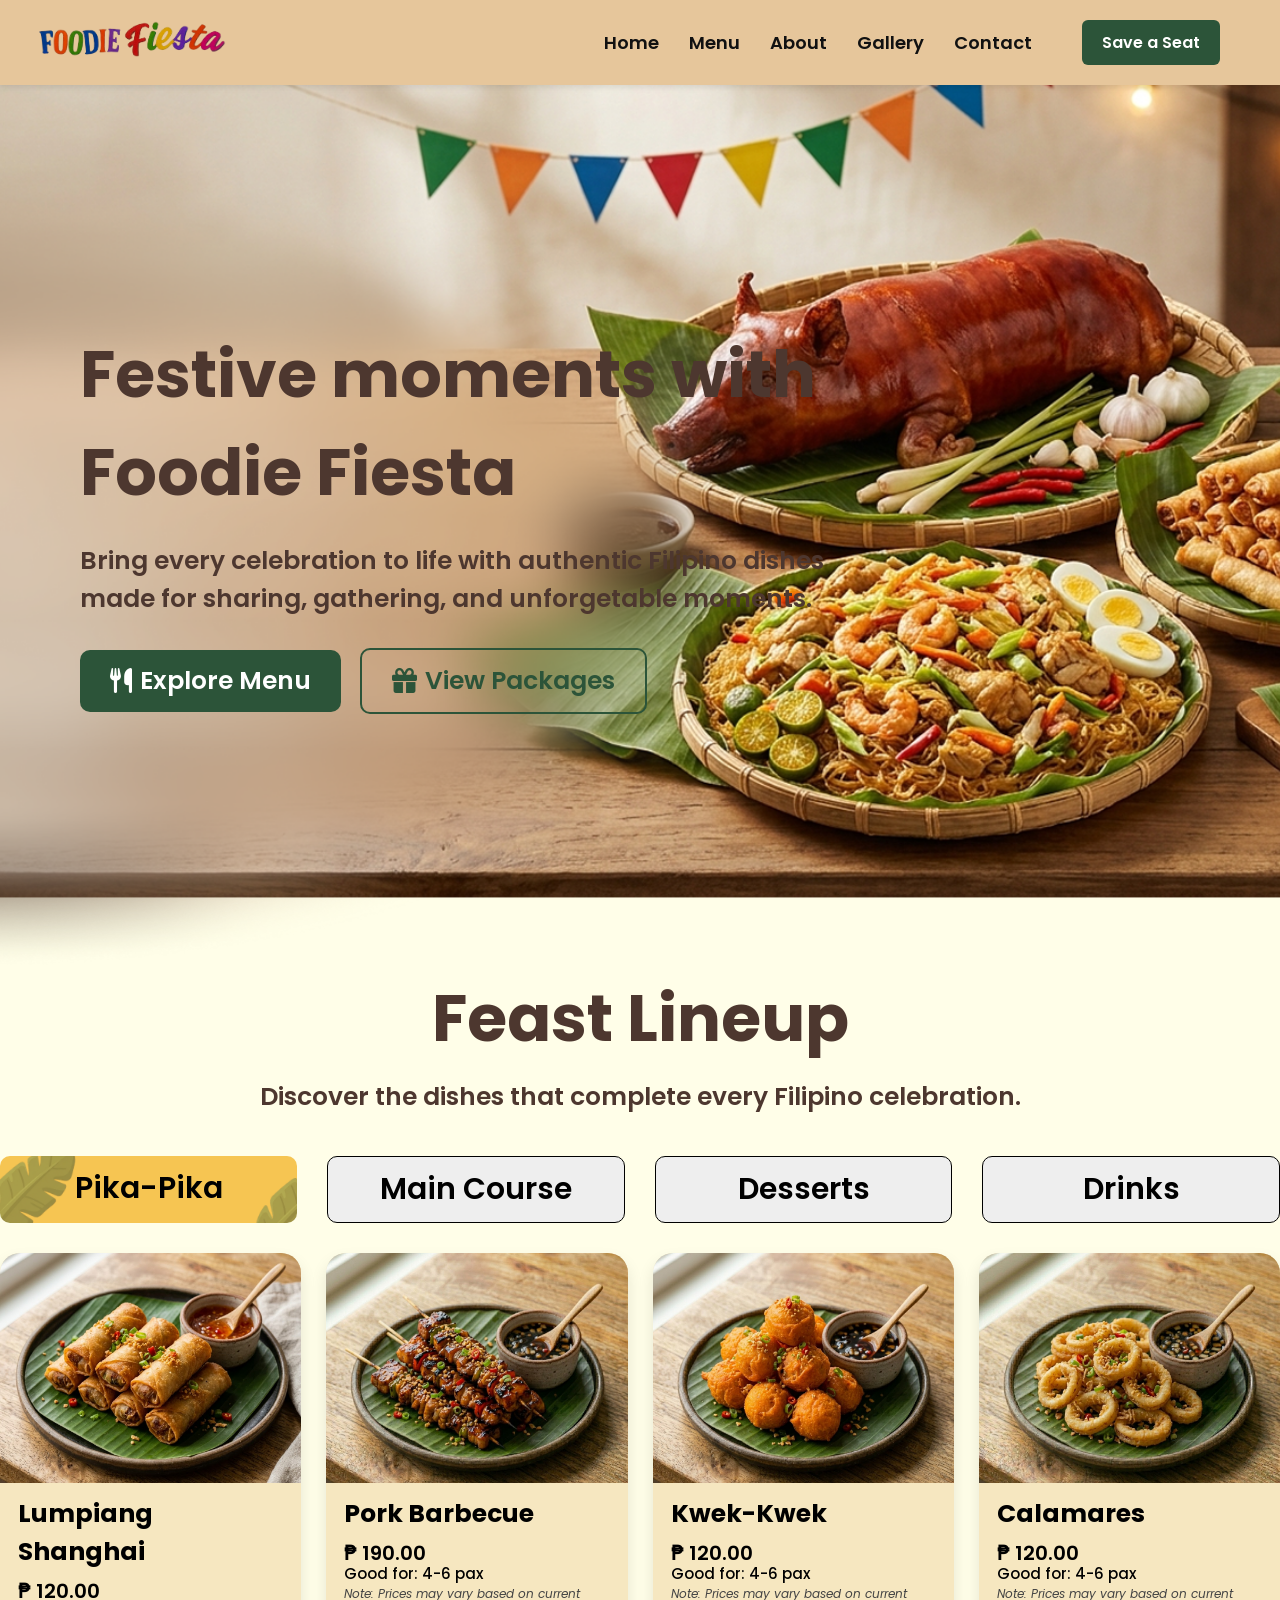
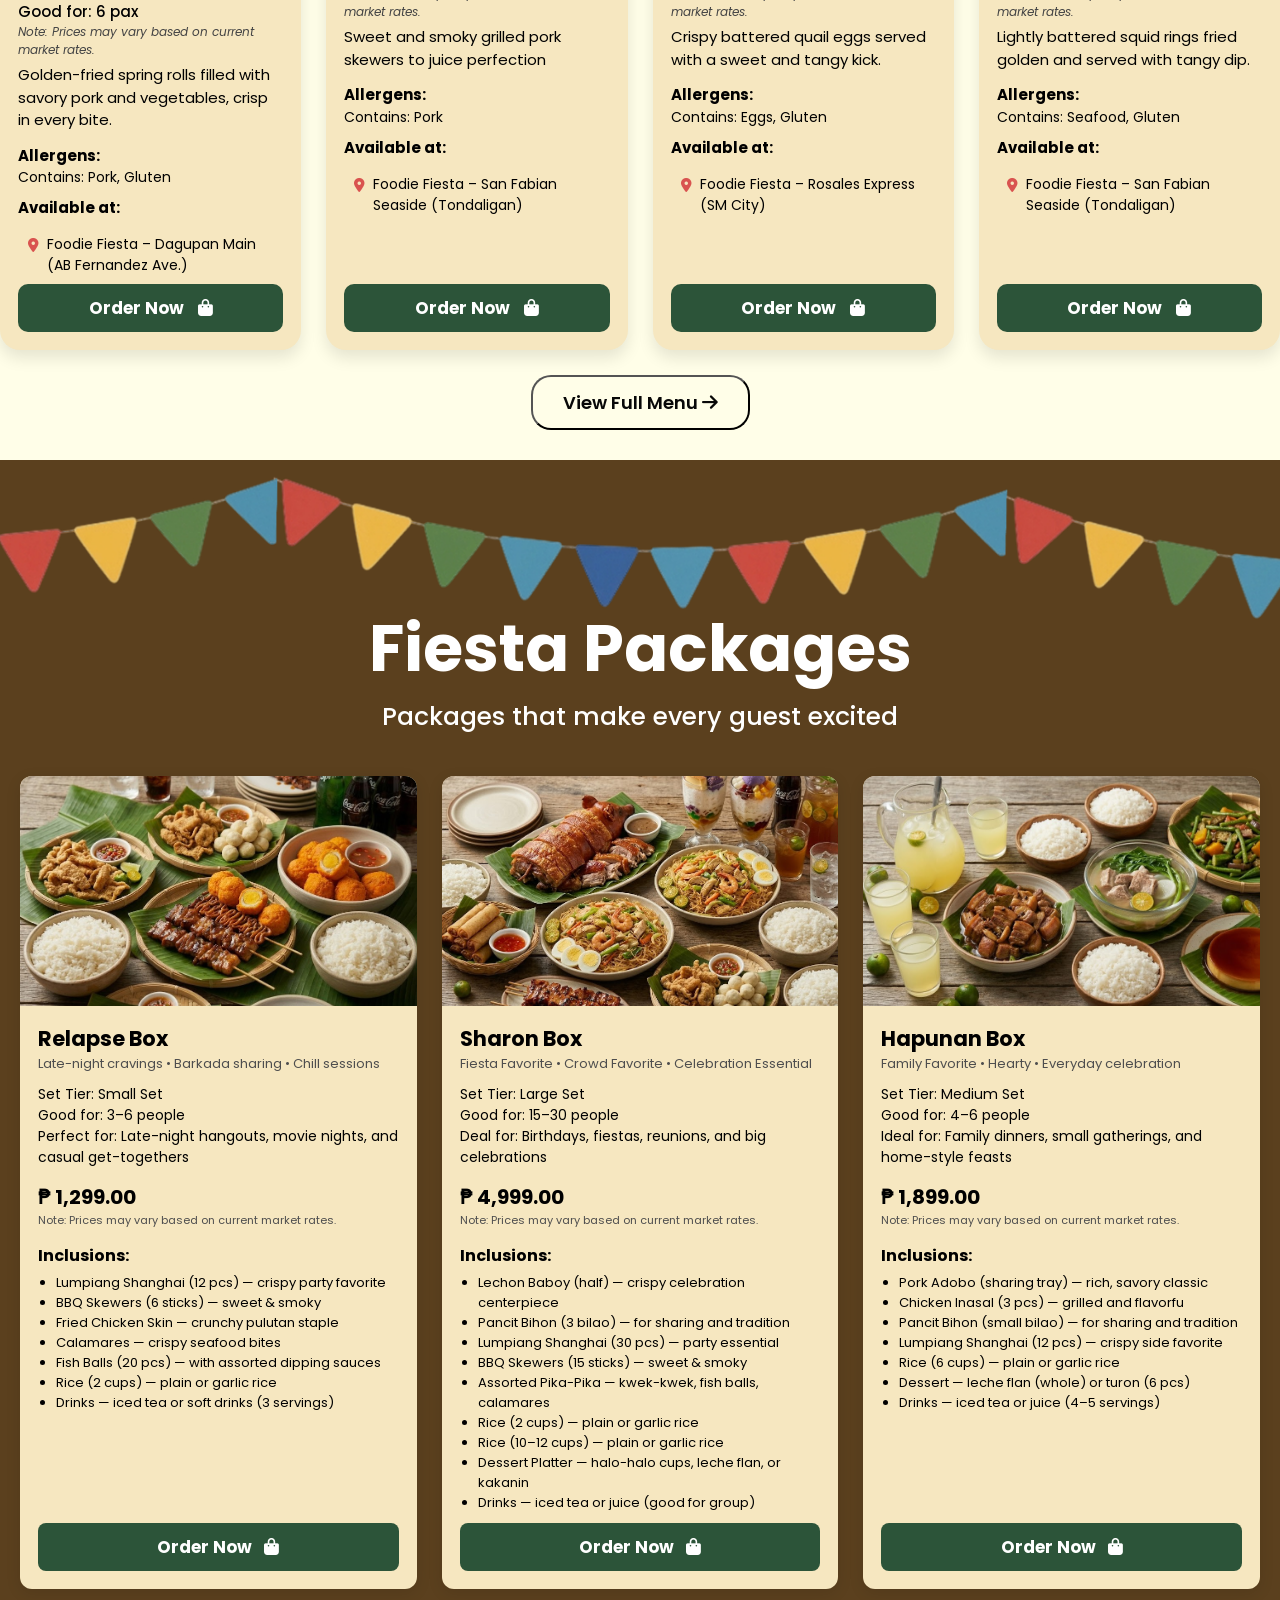
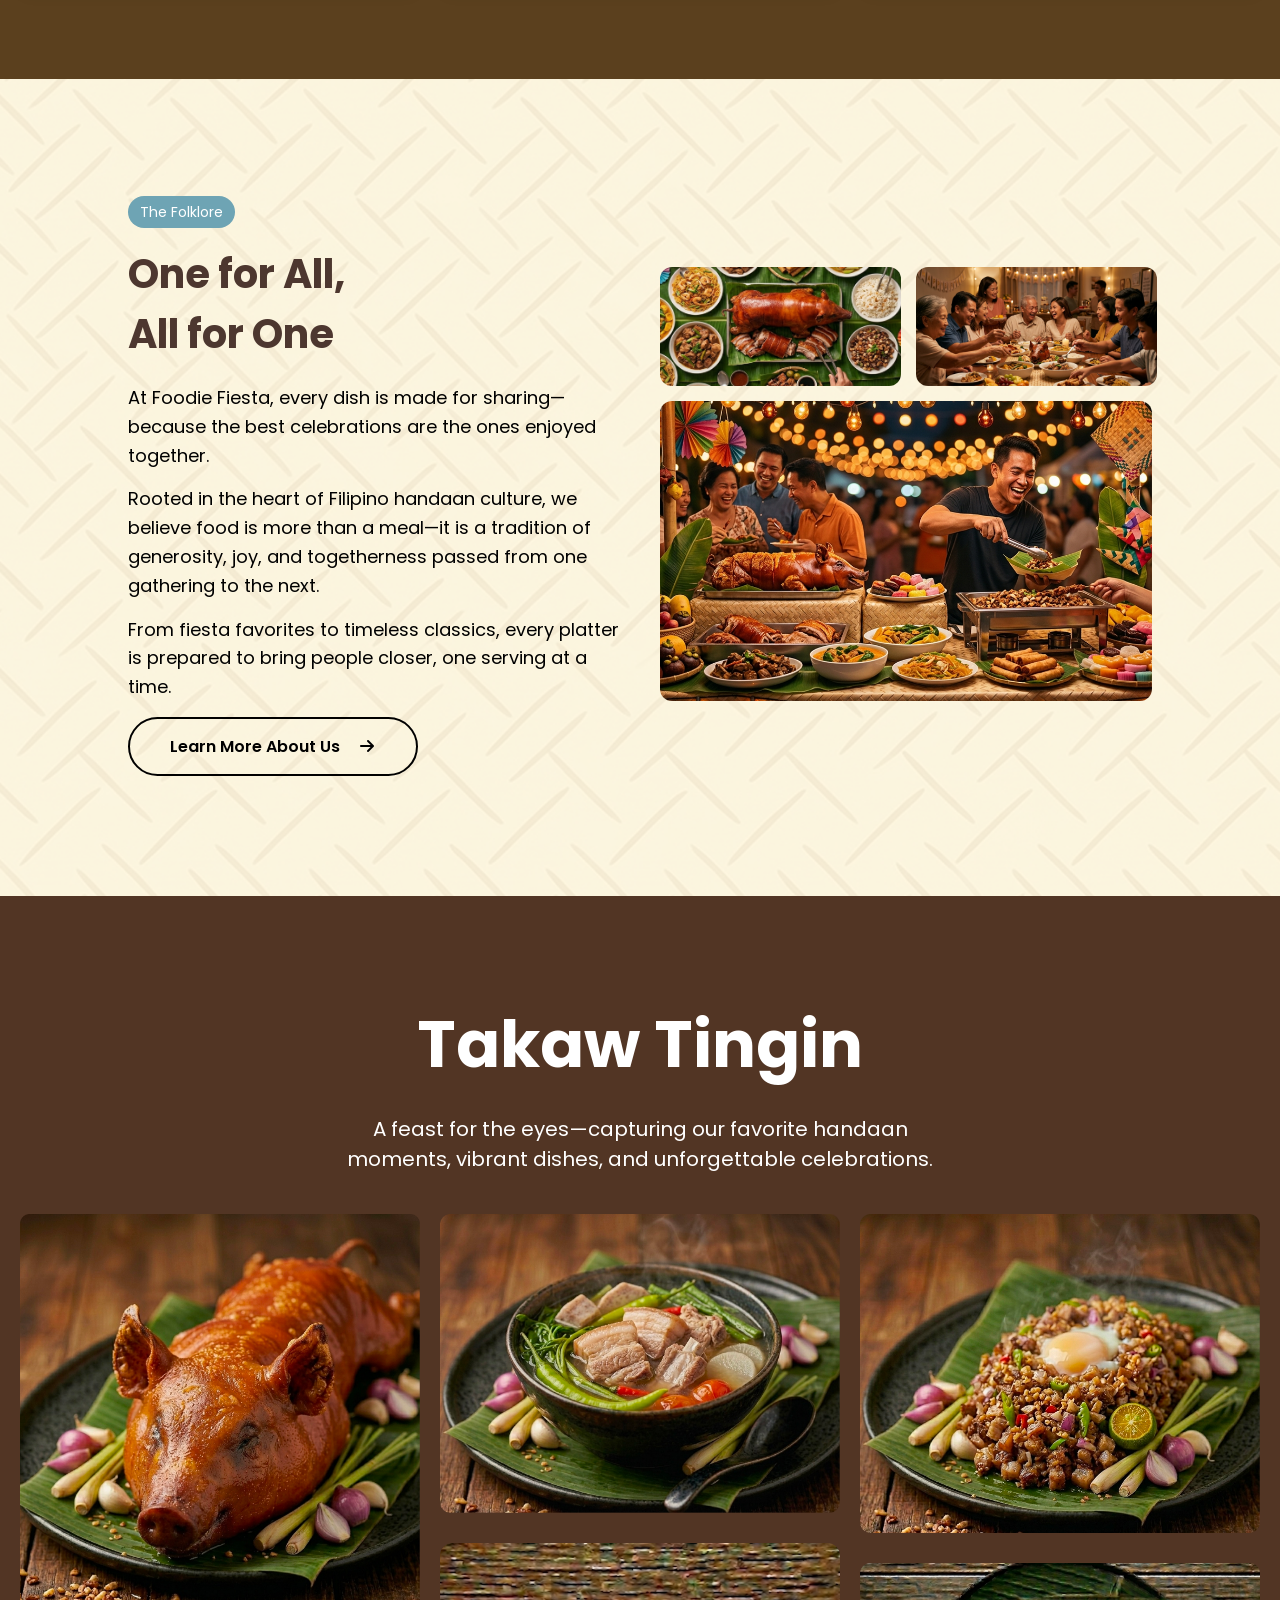
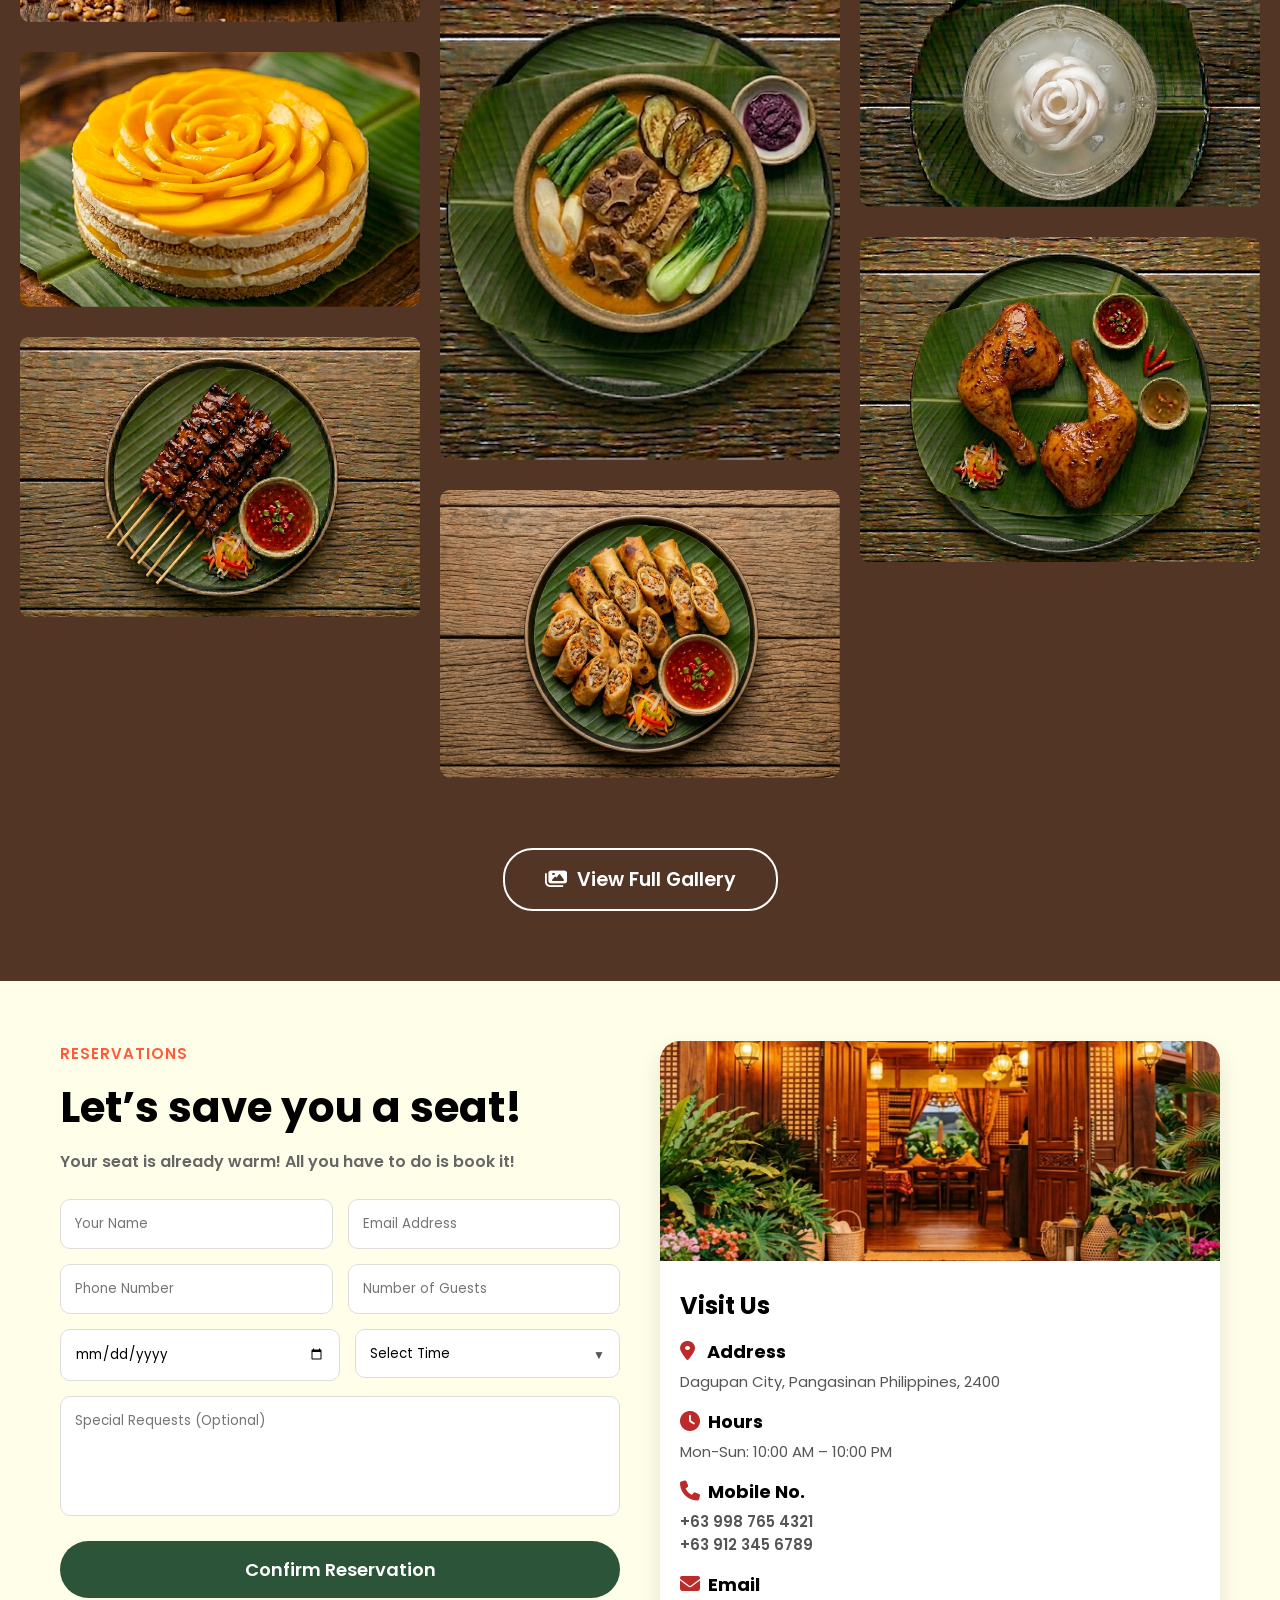
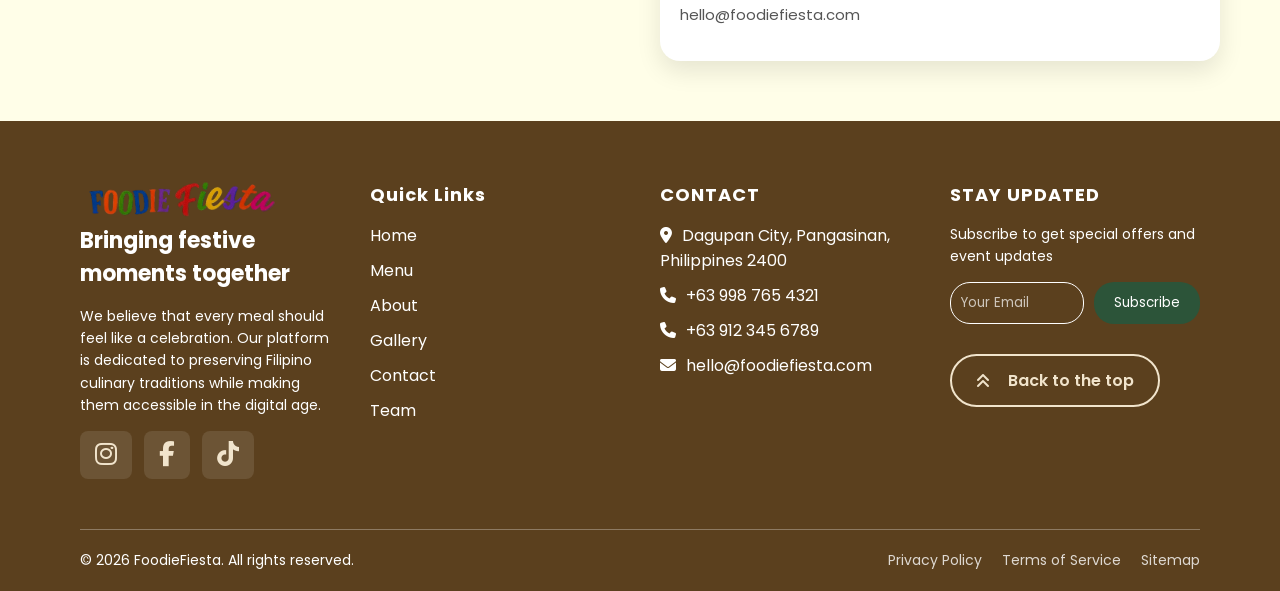
==== commit e0861717: "fix time" ====
--- a/index.html
+++ b/index.html
@@ -692,20 +692,37 @@
             <h1>Let’s save you a seat!</h1>
             <p class="subtitle">Your seat is already warm! All you have to do is book it!</p>
 
-            <form>
+            <form id="reservationForm">
                 <div class="row">
-                    <input type="text" placeholder="Your Name">
-                    <input type="email" placeholder="Email Address">
+                    <input type="text" placeholder="Your Name" required>
+                    <input type="email" placeholder="Email Address" required>
                 </div>
 
                 <div class="row">
-                    <input type="text" placeholder="Phone Number">
-                    <input type="number" placeholder="Number of Guests">
+                    <input type="tel" placeholder="Phone Number" required>
+                    <input type="number" placeholder="Number of Guests" min="1" max="20" required>
                 </div>
 
                 <div class="row">
-                    <input type="date">
-                    <input type="time">
+                    <input type="date" id="date" required>
+                    <div class="select-wrapper">
+                        <select id="time" required>
+                            <option value="" disabled selected>Select Time</option>
+                            <option value="10:00">10:00 AM</option>
+                            <option value="11:00">11:00 AM</option>
+                            <option value="12:00">12:00 PM</option>
+                            <option value="13:00">1:00 PM</option>
+                            <option value="14:00">2:00 PM</option>
+                            <option value="15:00">3:00 PM</option>
+                            <option value="16:00">4:00 PM</option>
+                            <option value="17:00">5:00 PM</option>
+                            <option value="18:00">6:00 PM</option>
+                            <option value="19:00">7:00 PM</option>
+                            <option value="20:00">8:00 PM</option>
+                            <option value="21:00">9:00 PM</option>
+                            <option value="22:00">10:00 PM</option>
+                        </select>
+                    </div>
                 </div>
 
                 <textarea placeholder="Special Requests (Optional)"></textarea>
@@ -779,7 +796,7 @@
                     <li><a href="#Menu" >Menu</a></li>
                     <li><a href="#About">About</a></li>
                     <li><a href="#Gallery">Gallery</a></li>
-                    <li><a href="#Reservation">Contanct</a></li>
+                    <li><a href="#Reservation">Contact</a></li>
                     <li><a href="about.html#Team">Team</a></li>
                 </ul>
             </div>
--- a/styles.css
+++ b/styles.css
@@ -924,7 +924,7 @@
     gap: 15px;
 }
 
-input, textarea{
+input, textarea, select{
     width: 100%;
     padding: 14px;
     border: 1px solid #ddd;
@@ -935,6 +935,37 @@
 textarea{
     height: 120px;
     resize: none;
+}
+
+select {
+    appearance: none;
+    -webkit-appearance: none;
+    -moz-appearance: none;
+
+    width: 100%;
+    padding: 14px;
+    padding-right: 45px;
+
+    border: 1px solid #ddd;
+    border-radius: 10px;
+    background-color: white;
+    cursor: pointer;
+}
+
+.select-wrapper {
+    position: relative;
+    width: 100%;
+}
+
+.select-wrapper::after {
+    content: "▼";
+    position: absolute;
+    right: 15px;
+    top: 50%;
+    transform: translateY(-50%);
+    pointer-events: none;
+    font-size: 12px;
+    color: #555;
 }
 
 .reservation-btn{
